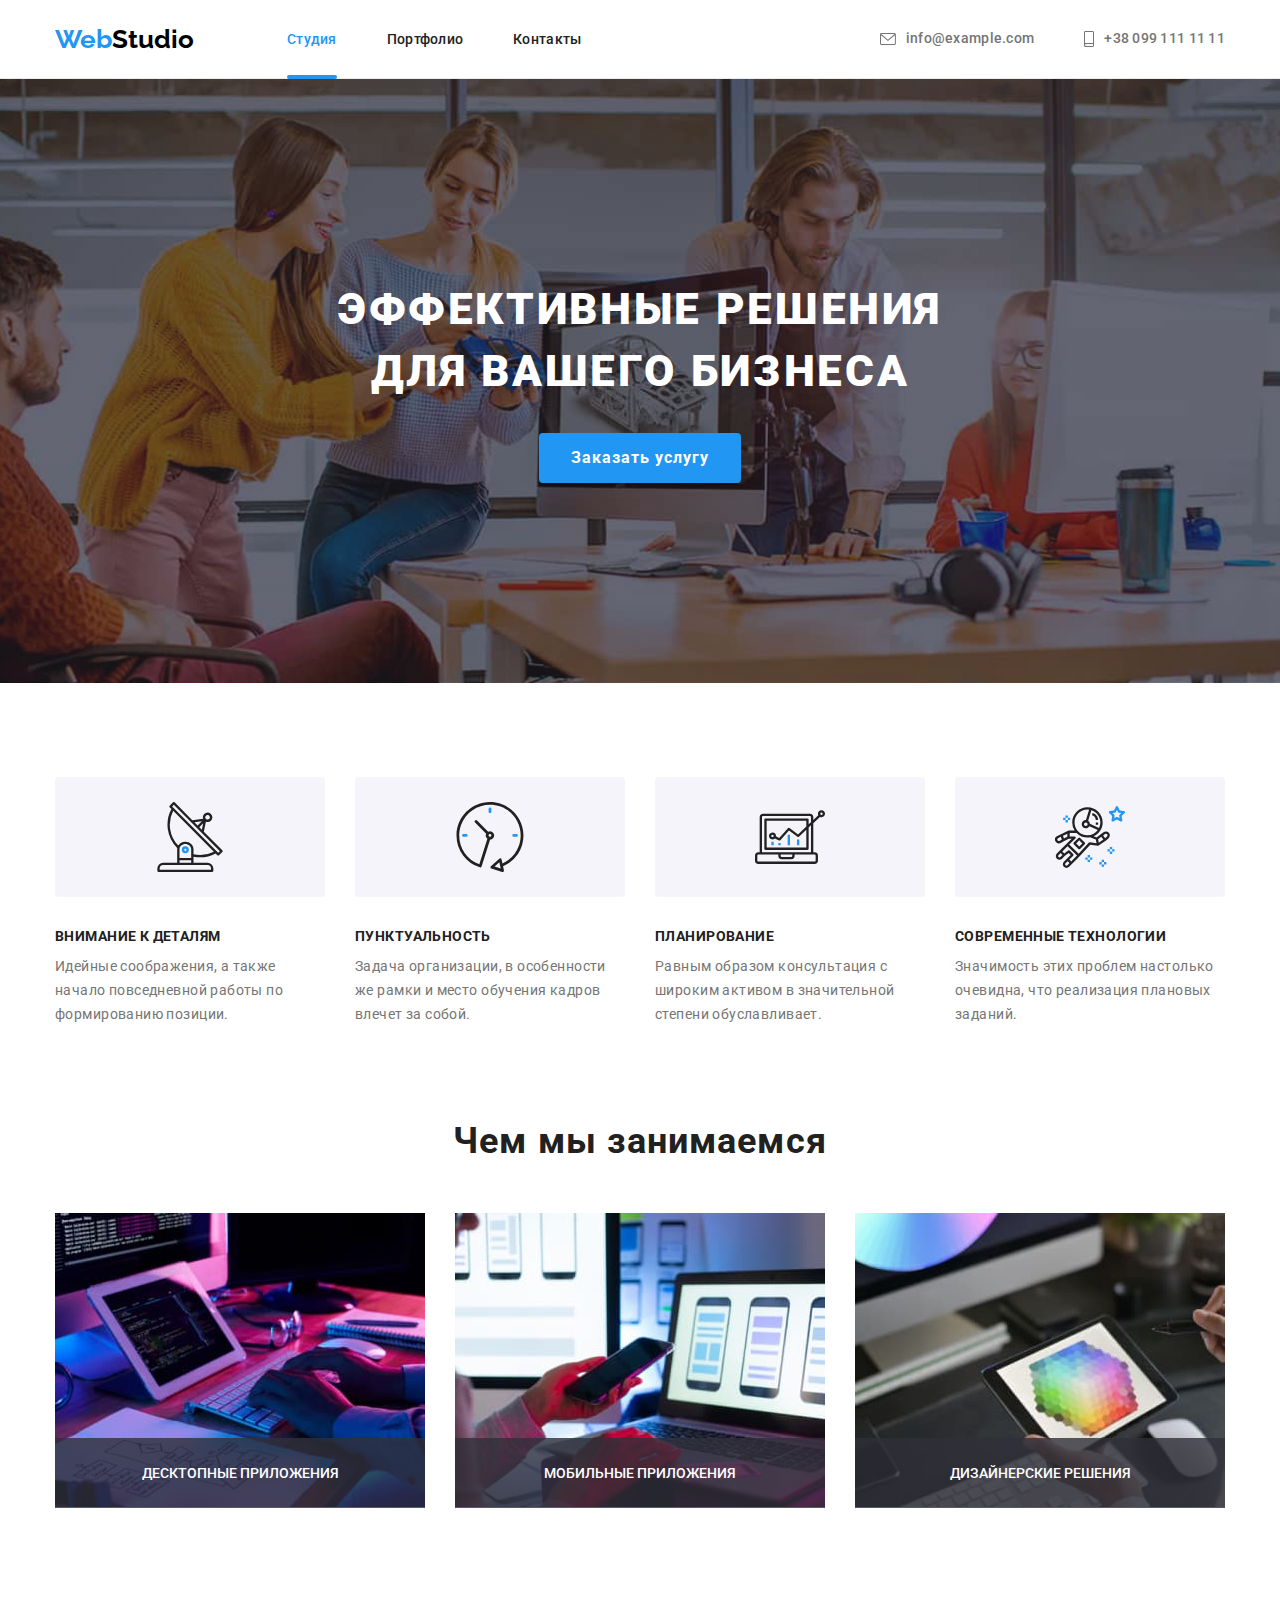
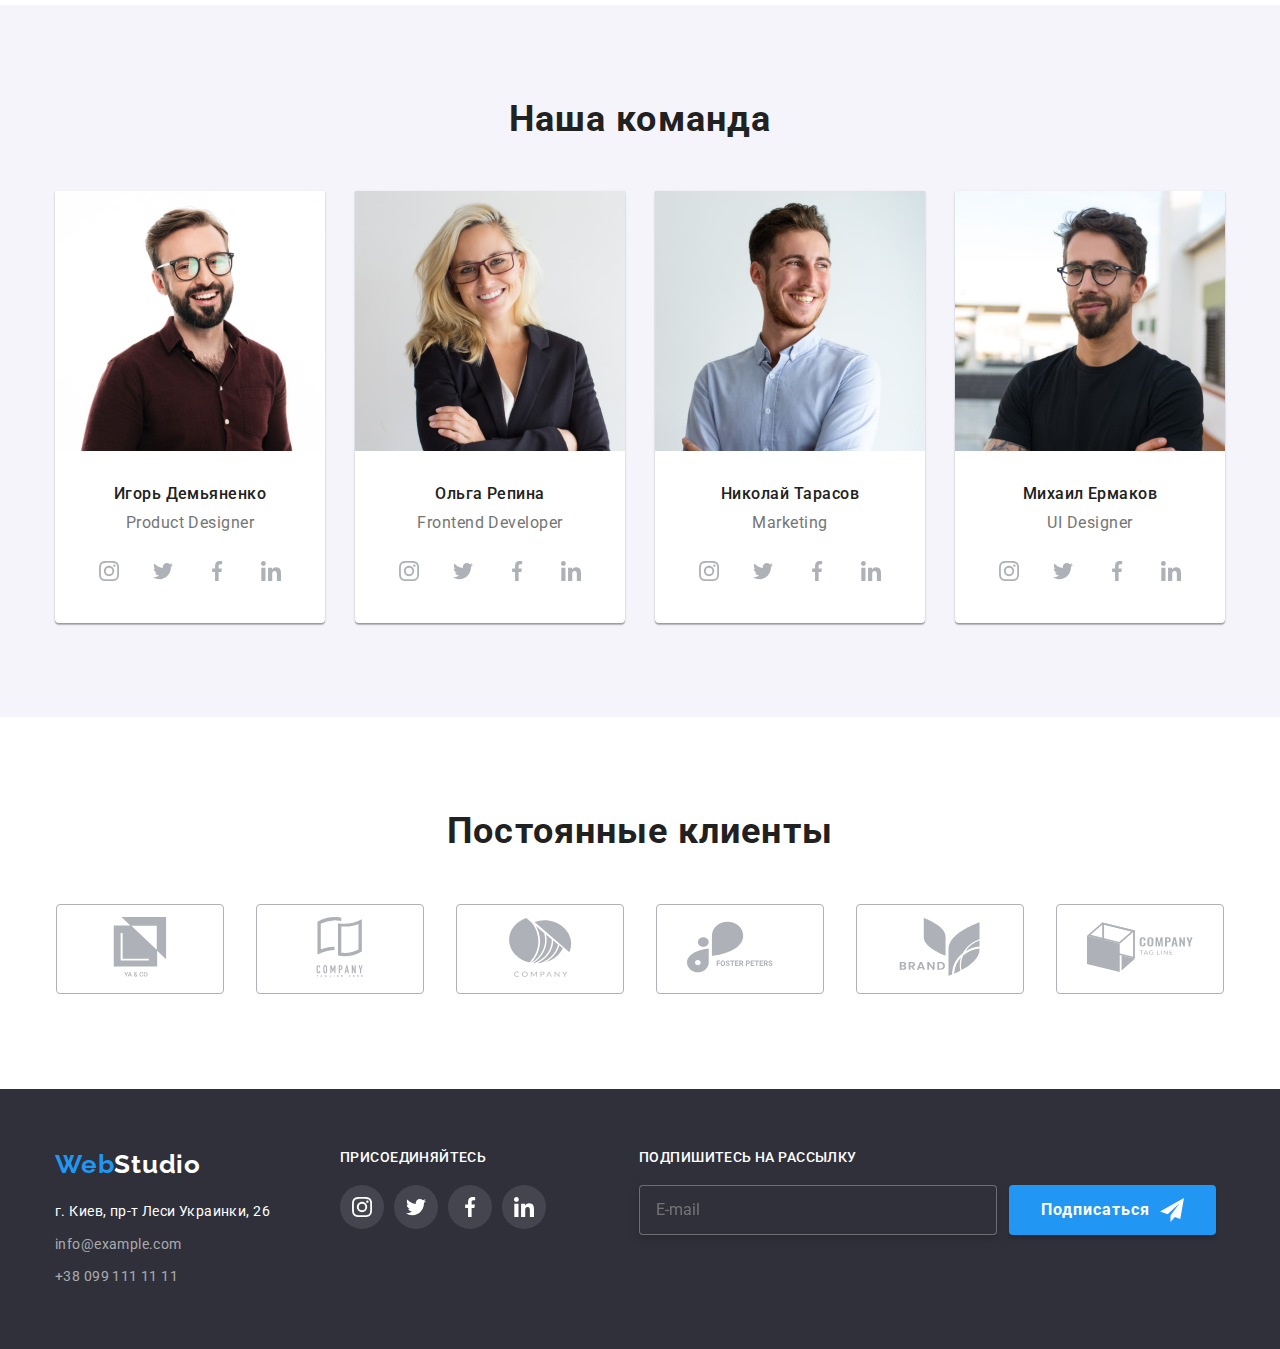
==== index.html @ fce189df "Перезалив файлов" ====
<!DOCTYPE html>
<html lang="ru">

<head>
    <meta charset="UTF-8">
    <meta http-equiv="X-UA-Compatible" content="IE=edge">
    <meta name="viewport" content="width=device-width, initial-scale=1.0">
    <title>Студия</title>
    <link rel="preconnect" href="https://fonts.googleapis.com">
    <link rel="preconnect" href="https://fonts.gstatic.com" crossorigin>
    <link
        href="https://fonts.googleapis.com/css2?family=Raleway:wght@700&family=Roboto:wght@400;500;700;900&display=swap"
        rel="stylesheet">
    <link rel="stylesheet" href="./css/main.min.css">

</head>

<body>
    <header class="header">
        <div class="container header__section">
            <a href="./index.html" class="header-logo"> <span class="header-logo__blue">Web</span>Studio</a>
            <nav class="header-nav">
                <div class="header-nav__box">
                    <ul class="header-nav__list">
                        <li class="header-nav__item"><a class="header-nav__link header-nav__aktiv"
                                href="./index.html">Студия</a> </li>
                        <li class="header-nav__item"><a class="header-nav__link" href="./portfolio.html">Портфолио</a>
                        </li>
                        <li class="header-nav__item"><a class="header-nav__link" href="#">Контакты</a> </li>
                    </ul>
                </div>
            </nav>
            <div class="connection">
                <ul class="connection-list">
                    <li class="connection-list__item">
                        <a class=" connection-list__link" href="mailto:info@example.com">
                            <svg class="connection-list__icon-mail">
                                <use href="./images/sprite.svg#icon-mail">
                                </use>
                            </svg>
                            info@example.com
                        </a>
                    </li>
                    <li class="connection-list__item"><a class="connection-list__link" href="tel:380991111111">
                            <svg class="connection-list__icon-phone">
                                <use href="./images/sprite.svg#icon-smartphone">
                                </use>
                            </svg>
                            +38 099 111 11 11</a>
                    </li>
                </ul>
            </div>
        </div>
    </header>
    <main>
        <!-- Промо -->
        <section class="bonnet bonnet-section">
            <h1 class="bonnet__title">Эффективные решения <br> для вашего бизнеса</h1>
            <button data-modal-open type="button" value="Заказать услугу" class="bonnet__order">Заказать
                услугу</button>

            <div class="backdrop is-hidden" data-modal>
                <div class="modal"> <button data-modal-close type="button" value="exit" class="modal__button-exit"><svg
                            class="modal__icon-exit">
                            <use href="./images/sprite.svg#icon-exit">
                            </use>
                        </svg></button>
                    <h2 class="modal__title">Оставьте свои данные, мы вам перезвоним</h2>
                    <form action="#" autocomplete="on">
                        <div class="modal__fields">
                            <span class="modal__box">
                                <label class="modal__label" for="name">Имя</label>
                                <input class="modal__input" id="name" type="text" name="name" pattern="^[а-яА-Я]+$"
                                    title="Введите имя используя кириллицу." required>
                                <svg class="modal__people modal__icon">
                                    <use href="./images/sprite.svg#icon-people"></use>
                                </svg>
                            </span>
                        </div>
                        <div class="modal__fields">
                            <span class="modal__box">
                                <label class="modal__label" for="phone">Телефон</label>
                                <input class="modal__input" id="phone" type="tel" name="telephone"
                                    title="Используйте формат: +380yyxxxxxxx" required>
                                <svg class="modal__phone modal__icon">
                                    <use href="./images/sprite.svg#icon-phone"></use>
                                </svg>
                            </span>
                        </div>
                        <div class="modal__fields">
                            <span class="modal__box">
                                <label class="modal__label" for="mail">Почта</label>
                                <input class="modal__input" id="mail" type="email" name="mail"
                                    title="Используйте формат: webstudio@mail.com" required>
                                <svg class="modal__mail modal__icon">
                                    <use href="./images/sprite.svg#icon-mail"></use>
                                </svg>
                            </span>
                        </div>
                        <div class="modal__fields">
                            <label class="modal__label" for="comments">Комментарий</label>
                            <textarea class="modal__comments" name="comments" id="comments"
                                placeholder="Введите текст"></textarea>
                        </div>
                        <div class="modal__fields-rights">
                            <input class="headline-hidden modal__rights-checkbox" type="checkbox" id="modal-rights"
                                name="modal__fields-rights" required>
                            <label class="modal__rights modal__checkbox " for="modal-rights"> Соглашаюсь с рассылкой
                                и принимаю </label>
                            <a class=" modal__rights-link" href="#" target="_blank">Условия
                                договора</a>
                        </div>
                        <button class="modal__button" type="submit" value="Отправить">Отправить</button>
                    </form>
                </div>
            </div>
        </section>
        <!-- Наши достоинства -->
        <section class="section advantage">
            <div class="container">
                <h2 class="headline-hidden">Наши достоинства</h2>
                <ul class="advantage__list">
                    <li>
                        <div class="dignity">
                            <svg class="dignity__icon">
                                <use href="./images/sprite.svg#skills-antenna-1"></use>
                            </svg>
                        </div>
                        <h3 class="dignity__title">Внимание к деталям</h3>
                        <p class="dignity__text">Идейные соображения, а также начало повседневной работы по формированию
                            позиции.</p>
                    </li>
                    <li>
                        <div class="dignity">
                            <svg class="dignity__icon">
                                <use href="./images/sprite.svg#skills-clock-2"></use>
                            </svg>
                        </div>
                        <h3 class="dignity__title">Пунктуальность</h3>
                        <p class="dignity__text">Задача организации, в особенности же рамки и место обучения кадров
                            влечет за
                            собой.</p>
                    </li>
                    <li>
                        <div class="dignity">
                            <svg class="dignity__icon">
                                <use href="./images/sprite.svg#skills-diagram-3"></use>
                            </svg>
                        </div>
                        <h3 class="dignity__title">Планирование</h3>
                        <p class="dignity__text">Равным образом консультация с широким активом в значительной степени
                            обуславливает.</p>
                    </li>
                    <li>
                        <div class="dignity">
                            <svg class="dignity__icon">
                                <use href="./images/sprite.svg#skills-astronaut-4"></use>
                            </svg>
                        </div>
                        <h3 class="dignity__title">Современные технологии</h3>
                        <p class="dignity__text"> Значимость этих проблем настолько очевидна, что реализация плановых
                            заданий.</p>
                    </li>
                </ul>
            </div>
        </section>
        <!-- Чем мы занимаемся -->
        <section class="section">
            <div class="container">
                <h2 class="headline">Чем мы занимаемся</h2>
                <ul class="skills__list">
                    <li class="skills__item"><img src="./images/occupation1.jpg" alt="Написание кода" width="370"
                            height="294">
                        <span class="skills__text">Десктопные приложения</span>
                    </li>
                    <li class="skills__item"><img src="./images/occupation2.jpg" alt="Тестирование" width="370"
                            height="294"> <span class="skills__text">Мобильные
                            приложения</span>
                    </li>
                    <li class="skills__item"><img src="./images/occupation3.jpg" alt="Дизайн" width="370" height="294">
                        <span class="skills__text">Дизайнерские
                            решения</span>
                    </li>
                </ul>
            </div>
        </section>
        <!-- Наша команда -->
        <section class="section section-team ">
            <div class="container">
                <h2 class="headline">Наша команда</h2>
                <ul class="team">
                    <li class="team__item"><img src="./images/team1.jpg" alt="Фото члена команды Игоря Демьяненко"
                            width="270" height="260">
                        <div class="team__box">
                            <h3 class="team__title">Игорь Демьяненко</h3>
                            <p class="team__text">Product Designer</p>
                        </div>
                        <!-- Соц сети -->
                        <ul class="team-list">
                            <li class="team-list__item-icon"><a class="team-list__link-icon"
                                    href="https://www.instagram.com/" target="_blank"><svg class="team-list__our-icon">
                                        <use href="./images/sprite.svg#icon-social-instagram-1">
                                        </use>
                                    </svg></a></li>
                            <li class="team-list__item-icon"><a class="team-list__link-icon"
                                    href="https://twitter.com/?lang=ru" target="_blank"><svg
                                        class="team-list__our-icon">
                                        <use href="./images/sprite.svg#icon-social-twitter-2">
                                        </use>
                                    </svg></a>
                            </li>
                            <li class="team-list__item-icon"><a class="team-list__link-icon"
                                    href="https://uk-ua.facebook.com/" target="_blank"><svg class="team-list__our-icon">
                                        <use href="./images/sprite.svg#icon-social-facebook-3">
                                        </use>
                                    </svg></a>
                            </li>
                            <li class="team-list__item-icon"><a class="team-list__link-icon"
                                    href="https://www.linkedin.com/" target="_blank"><svg class="team-list__our-icon">
                                        <use href="./images/sprite.svg#icon-social-linkedin-4">
                                        </use>
                                    </svg></a></li>
                        </ul>
                    </li>
                    <li class="team__item"><img src="./images/team2.jpg" alt="Фото члена команды Ольги Репина"
                            width="270" height="260">
                        <div class="team__box">
                            <h3 class="team__title">Ольга Репина</h3>
                            <p class="team__text">Frontend Developer</p>
                        </div>
                        <!-- Соц сети -->
                        <ul class="team-list">
                            <li class="team-list__item-icon"><a class="team-list__link-icon"
                                    href="https://www.instagram.com/" target="_blank"><svg class="team-list__our-icon">
                                        <use href="./images/sprite.svg#icon-social-instagram-1">
                                        </use>
                                    </svg></a></li>
                            <li class="team-list__item-icon"><a class="team-list__link-icon"
                                    href="https://twitter.com/?lang=ru" target="_blank"><svg
                                        class="team-list__our-icon">
                                        <use href="./images/sprite.svg#icon-social-twitter-2">
                                        </use>
                                    </svg></a>
                            </li>
                            <li class="team-list__item-icon"><a class="team-list__link-icon"
                                    href="https://uk-ua.facebook.com/" target="_blank"><svg class="team-list__our-icon">
                                        <use href="./images/sprite.svg#icon-social-facebook-3">
                                        </use>
                                    </svg></a>
                            </li>
                            <li class="team-list__item-icon"><a class="team-list__link-icon"
                                    href="https://www.linkedin.com/" target="_blank"><svg class="team-list__our-icon">
                                        <use href="./images/sprite.svg#icon-social-linkedin-4">
                                        </use>
                                    </svg></a></li>
                        </ul>
                    </li>
                    <li class="team__item"><img src="./images/team3.jpg" alt="Фото члена команды Николая Тарасова"
                            width="270" height="260">
                        <div class="team__box">
                            <h3 class="team__title">Николай Тарасов</h3>
                            <p class="team__text">Marketing</p>
                        </div>
                        <!-- Соц сети -->
                        <ul class="team-list">
                            <li class="team-list__item-icon"><a class="team-list__link-icon"
                                    href="https://www.instagram.com/" target="_blank"><svg class="team-list__our-icon">
                                        <use href="./images/sprite.svg#icon-social-instagram-1">
                                        </use>
                                    </svg></a></li>
                            <li class="team-list__item-icon"><a class="team-list__link-icon"
                                    href="https://twitter.com/?lang=ru" target="_blank"><svg
                                        class="team-list__our-icon">
                                        <use href="./images/sprite.svg#icon-social-twitter-2">
                                        </use>
                                    </svg></a>
                            </li>
                            <li class="team-list__item-icon"><a class="team-list__link-icon"
                                    href="https://uk-ua.facebook.com/" target="_blank"><svg class="team-list__our-icon">
                                        <use href="./images/sprite.svg#icon-social-facebook-3">
                                        </use>
                                    </svg></a>
                            </li>
                            <li class="team-list__item-icon"><a class="team-list__link-icon"
                                    href="https://www.linkedin.com/" target="_blank"><svg class="team-list__our-icon">
                                        <use href="./images/sprite.svg#icon-social-linkedin-4">
                                        </use>
                                    </svg></a></li>
                        </ul>
                    </li>
                    <li class="team__item"><img src="./images/team4.jpg" alt="Фото члена команды Михаила Ермакова"
                            width="270" height="260">
                        <div class="team__box">
                            <h3 class="team__title">Михаил Ермаков</h3>
                            <p class="team__text">UI Designer</p>
                        </div>
                        <!-- Соц сети -->
                        <ul class="team-list">
                            <li class="team-list__item-icon"><a class="team-list__link-icon"
                                    href="https://www.instagram.com/" target="_blank"><svg class="team-list__our-icon">
                                        <use href="./images/sprite.svg#icon-social-instagram-1">
                                        </use>
                                    </svg></a></li>
                            <li class="team-list__item-icon"><a class="team-list__link-icon"
                                    href="https://twitter.com/?lang=ru" target="_blank"><svg
                                        class="team-list__our-icon">
                                        <use href="./images/sprite.svg#icon-social-twitter-2">
                                        </use>
                                    </svg></a>
                            </li>
                            <li class="team-list__item-icon"><a class="team-list__link-icon"
                                    href="https://uk-ua.facebook.com/" target="_blank"><svg class="team-list__our-icon">
                                        <use href="./images/sprite.svg#icon-social-facebook-3">
                                        </use>
                                    </svg></a>
                            </li>
                            <li class="team-list__item-icon"><a class="team-list__link-icon"
                                    href="https://www.linkedin.com/" target="_blank"><svg class="team-list__our-icon">
                                        <use href="./images/sprite.svg#icon-social-linkedin-4">
                                        </use>
                                    </svg></a></li>
                        </ul>
                    </li>
                </ul>
            </div>
        </section>
        <!-- Секция постоянные клиенты -->
        <section class="section">
            <div class="container">
                <h2 class="headline">Постоянные клиенты</h2>
                <ul class="clients">
                    <li class="clients__list"><a class="clients__link"
                            href="https://www.facebook.com/pages/category/Jewelry-Watches/YA-CO-2191136500969012/"
                            target="_blank"><svg class="clients__list-icon">
                                <use href="./images/sprite.svg#icon-company-1">
                                </use>
                            </svg></a></li>
                    <li class="clients__list"><a class="clients__link"
                            href="https://www.ameliaostroff.com/2017/12/21/tagline-meaning/" target="_blank"><svg
                                class="clients__list-icon">
                                <use href="./images/sprite.svg#icon-company-2">
                                </use>
                            </svg></a></li>
                    <li class="clients__list"><a class="clients__link"
                            href="https://www.top10bestwebsitehosting.com/websitebuilders-comparison?utm_source=google&kw=make%20a%20website&c=543633485436&t=search&p=&m=b&adpos=&dev=c&devmod=&mobval=0&network=g&campaignid=82220988&adgroupid=129667901271&targetid=kwd-10056110&interest=&physical=21117&feedid=&a=2806&ts=hi&topic=&test=&clicktype=&gclid=CjwKCAjw6dmSBhBkEiwA_W-EoAUoOsq2EZinNub5Bh7R9po_Swr6EyotB0H0GH_m3bcUTug84AwL4hoCsmEQAvD_BwE"
                            target="_blank"><svg class="clients__list-icon">
                                <use href="./images/sprite.svg#icon-company-3">
                                </use>
                            </svg></a></li>
                    <li class="clients__list"><a class="clients__link"
                            href="https://www.linkedin.com/in/foster-peters-b9468b56/" target="_blank"><svg
                                class="clients__list-icon">
                                <use href="./images/sprite.svg#icon-company-4">
                                </use>
                            </svg></a></li>
                    <li class="clients__list"><a class="clients__link" href="https://kasta.ua/brand/Brand/"
                            target="_blank"><svg class="clients__list-icon">
                                <use href="./images/sprite.svg#icon-company-5">
                                </use>
                            </svg></a></li>
                    <li class="clients__list"><a class="clients__link"
                            href="https://www.adobe.com/express/learn/blog/30-companies-with-famous-brand-slogans-taglines#:~:text=What%20is%20a%20tagline%3F,company's%20greater%20purpose%20and%20mission."
                            target="_blank"><svg class="clients__list-icon ">
                                <use href="./images/sprite.svg#icon-company-6">
                                </use>
                            </svg></a></li>
                </ul>
            </div>

        </section>
    </main>
    <footer class="footer">
        <div class="container">
            <div class="footer__section">

                <div>
                    <a href="./index.html" class="footer__logo"> <span class="footer__logo-blue">Web</span>Studio</a>
                    <address>
                        <ul class="footer-list">
                            <li class="footer-list__item"><a class="location-address"
                                    href="https://goo.gl/maps/Peq7kszGaphrtGPM8">г.
                                    Киев,
                                    пр-т Леси
                                    Украинки, 26</a></li>
                            <li class="footer-list__item"><a class="footer-list__connection"
                                    href="mailto:info@example.com">info@example.com</a>
                            </li>
                            <li class="footer-list__item"><a class="footer-list__connection" href="tel:380991111111">+38
                                    099
                                    111 11
                                    11</a>
                            </li>
                        </ul>

                    </address>
                </div>
                <div class="footer-social">
                    <h2 class="title-join">ПРИСОЕДИНЯЙТЕСЬ</h2>
                    <!-- Соц сети -->
                    <ul class="footer-social__media">
                        <li class="footer-social__list"><a class="footer-social__link" href="https://www.instagram.com/"
                                target="_blank"><svg class="footer-social__icon">
                                    <use href="./images/sprite.svg#icon-social-instagram-1">
                                    </use>
                                </svg></a></li>
                        <li class="footer-social__list"><a class="footer-social__link"
                                href="https://twitter.com/?lang=ru" target="_blank"><svg class="footer-social__icon">
                                    <use href="./images/sprite.svg#icon-social-twitter-2">
                                    </use>
                                </svg></a>
                        </li>
                        <li class="footer-social__list"><a class="footer-social__link"
                                href="https://uk-ua.facebook.com/" target="_blank"><svg class="footer-social__icon">
                                    <use href="./images/sprite.svg#icon-social-facebook-3">
                                    </use>
                                </svg></a>
                        </li>
                        <li class="footer-social__list"><a class="footer-social__link" href="https://www.linkedin.com/"
                                target="_blank"><svg class="footer-social__icon">
                                    <use href="./images/sprite.svg#icon-social-linkedin-4">
                                    </use>
                                </svg></a></li>
                    </ul>
                </div>
                <div class="footer__subscribe">
                    <h2 class="title-join">ПОДПИШИТЕСЬ НА РАССЫЛКУ</h2>
                    <form class=" footer-form" name="footer-form" action="#" autocomplete="on" novalidate>
                        <input class="footer-form__input" id="newsletter" type="email" placeholder="E-mail">
                        <button type="submit" value="Подписаться" class="bonnet__order footer-form__button">Подписаться
                            <svg class="footer-form__icon-airplane">
                                <use href="./images/sprite.svg#icon-airplane">
                                </use>
                            </svg></button>
                    </form>
                </div>
            </div>
        </div>
    </footer>
    <script src="./js/modal.js"></script>
</body>

</html>
---- css/main.min.css ----
.backdrop,.advantage__list,.skills__list,.team,.team-list,.clients,.clients__list{display:-webkit-box;display:-ms-flexbox;display:flex}.dignity,.team-list__item-icon,.team-list__link-icon{display:-webkit-box;display:-ms-flexbox;display:flex;-webkit-box-pack:center;-ms-flex-pack:center;justify-content:center;-webkit-box-align:center;-ms-flex-align:center;align-items:center}.headline-hidden{position:absolute;width:1px;height:1px;margin:-1px;border:0;padding:0;white-space:nowrap;-webkit-clip-path:inset(100%);clip-path:inset(100%);clip:rect(0 0 0 0);overflow:hidden}/*! modern-normalize v1.1.0 | MIT License | https://github.com/sindresorhus/modern-normalize */*,::after,::before{-webkit-box-sizing:border-box;box-sizing:border-box}html{-moz-tab-size:4;-o-tab-size:4;tab-size:4}html{line-height:1.15;-webkit-text-size-adjust:100%}body{margin:0}body{font-family:system-ui, -apple-system, 'Segoe UI', Roboto, Helvetica, Arial, sans-serif, 'Apple Color Emoji', 'Segoe UI Emoji'}hr{height:0;color:inherit}abbr[title]{-webkit-text-decoration:underline dotted;text-decoration:underline dotted}b,strong{font-weight:bolder}code,kbd,pre,samp{font-family:ui-monospace, SFMono-Regular, Consolas, 'Liberation Mono', Menlo, monospace;font-size:1em}small{font-size:80%}sub,sup{font-size:75%;line-height:0;position:relative;vertical-align:baseline}sub{bottom:-.25em}sup{top:-.5em}table{text-indent:0;border-color:inherit}button,input,optgroup,select,textarea{font-family:inherit;font-size:100%;line-height:1.15;margin:0}button,select{text-transform:none}[type=button],[type=reset],[type=submit],button{-webkit-appearance:button}::-moz-focus-inner{border-style:none;padding:0}:-moz-focusring{outline:1px dotted ButtonText}:-moz-ui-invalid{box-shadow:none}legend{padding:0}progress{vertical-align:baseline}::-webkit-inner-spin-button,::-webkit-outer-spin-button{height:auto}[type=search]{-webkit-appearance:textfield;outline-offset:-2px}::-webkit-search-decoration{-webkit-appearance:none}::-webkit-file-upload-button{-webkit-appearance:button;font:inherit}summary{display:list-item}html{-webkit-box-sizing:border-box;box-sizing:border-box}ul,ol{margin:0;padding:0;list-style:none}input,button,textarea,select{font:inherit;border:none}h1,h2,h3,h4,h5,h6,p{margin:0;padding:0}body{margin:0;font-family:"Roboto",sans-serif;color:#757575;text-decoration:none}.container{width:1200px;padding-left:15px;padding-right:15px;margin-left:auto;margin-right:auto}.section{padding-top:94px;padding-bottom:94px}.headline{font-weight:700;font-size:2.25rem;line-height:1.16;margin-bottom:50px;text-align:center;letter-spacing:0.03em;color:#212121}.header{border-bottom:1px solid #ececec}.header-logo,.header-logo:focus{margin-right:93px;font-family:"Raleway",sans-serif;font-weight:700;font-size:26px;line-height:1.19;color:#000000;text-decoration:none}.header-logo__blue{color:#2196f3}.header-nav{margin-bottom:30px;margin-top:30px}.header__section{display:-webkit-box;display:-ms-flexbox;display:flex;-webkit-box-align:center;-ms-flex-align:center;align-items:center}.header-nav__list{display:-webkit-box;display:-ms-flexbox;display:flex}.header-nav__link{position:relative;padding-top:30px;padding-bottom:30px;font-weight:500;font-size:14px;line-height:1.3;letter-spacing:0.02em;text-decoration:none;color:#212121;-webkit-transition-property:color;transition-property:color;-webkit-transition-duration:250ms;transition-duration:250ms}.header-nav__link:hover,.header-nav__link:focus{-webkit-transition-timing-function:cubic-bezier(0.4, 0, 0.2, 1);transition-timing-function:cubic-bezier(0.4, 0, 0.2, 1);color:#2196f3}.header-nav__item{margin-right:50px}.header-nav__item:last-child{margin-right:0}.header-nav__aktiv{color:#2196f3}.header-nav__aktiv::after{position:absolute;content:'';bottom:-2px;left:0;width:100%;height:4px;background:#2196f3;border-radius:2px}.connection{display:-webkit-box;display:-ms-flexbox;display:flex;margin-left:auto}.connection-list{display:-webkit-box;display:-ms-flexbox;display:flex}.connection-list__link{display:-webkit-box;display:-ms-flexbox;display:flex;-webkit-box-pack:center;-ms-flex-pack:center;justify-content:center;-webkit-box-align:center;-ms-flex-align:center;align-items:center;padding-top:20px;padding-bottom:20px;display:flex;font-weight:500;font-size:14px;line-height:1.14;letter-spacing:0.02em;text-decoration:none;color:#757575;-webkit-transition-property:color;transition-property:color;-webkit-transition-duration:250ms;transition-duration:250ms}.connection-list__link:hover,.connection-list__link:focus{-webkit-transition-timing-function:cubic-bezier(0.4, 0, 0.2, 1);transition-timing-function:cubic-bezier(0.4, 0, 0.2, 1);color:#2196f3}.connection-list__icon-mail{fill:currentColor;margin-right:10px;width:16px;height:12px}.connection-list__icon-phone{fill:currentColor;margin-right:10px;width:10px;height:16px}.connection-list__item{margin-right:50px}.connection-list__item:last-child{margin-right:0}.backdrop{-webkit-box-align:center;-ms-flex-align:center;align-items:center;-webkit-box-pack:center;-ms-flex-pack:center;justify-content:center;z-index:10;position:fixed;top:0;left:0;width:100%;height:100%;background:rgba(0,0,0,0.2);-webkit-transition-duration:250ms;transition-duration:250ms;-webkit-transition-property:all;transition-property:all}.modal{position:relative;min-height:581px;min-width:528px;background-color:white}.backdrop.is-hidden{opacity:0;pointer-events:none}.modal__button-exit{border:none;color:black;background-color:transparent;-webkit-transition-duration:250ms;transition-duration:250ms;-webkit-transition-property:color;transition-property:color;cursor:pointer}.modal__button-exit:hover,.modal__button-exit:focus{-webkit-transition-timing-function:cubic-bezier(0.4, 0, 0.2, 1);transition-timing-function:cubic-bezier(0.4, 0, 0.2, 1);color:#2196f3}.modal__icon-exit{position:absolute;top:0.5rem;right:0.5rem;padding:5px;width:1.875rem;height:1.875rem;fill:currentColor;border:1px solid rgba(0,0,0,0.1);border-radius:50%}.modal__title{padding:20px 40px 0 40px;font-family:"Roboto",sans-serif;font-style:normal;font-weight:700;font-size:1.25rem;line-height:1.4375rem;text-align:center;letter-spacing:0.03em;color:#212121}.modal__fields{margin:10px 40px 0 40px;position:relative}.modal__label{padding-bottom:0.25rem;display:block;text-align:left;font-family:"Roboto",sans-serif;font-style:normal;font-weight:400;font-size:0.75rem;line-height:0.875rem;letter-spacing:0.01em;color:#757575}.modal__input{display:block;color:#212121;border:1px solid rgba(33,33,33,0.2);-webkit-box-sizing:border-box;box-sizing:border-box;border-radius:4px;padding-left:42px;width:100%;height:40px;outline:none;transition-property:border, -webkit-box-shadow;-webkit-transition-property:border, -webkit-box-shadow;transition-property:box-shadow, border;transition-property:box-shadow, border, -webkit-box-shadow;-webkit-transition-duration:250ms;transition-duration:250ms}.modal__input:focus{-webkit-box-shadow:0px 1px 3px rgba(0,0,0,0.12),0px 1px 1px rgba(0,0,0,0.14),0px 2px 1px rgba(0,0,0,0.2);box-shadow:0px 1px 3px rgba(0,0,0,0.12),0px 1px 1px rgba(0,0,0,0.14),0px 2px 1px rgba(0,0,0,0.2);border:1px solid #2196f3;border-radius:4px}.modal__comments{padding:0.75rem 1rem;width:100%;min-height:120px;resize:none;outline:none;border:1px solid rgba(33,33,33,0.2);-webkit-box-sizing:border-box;box-sizing:border-box;border-radius:4px;-webkit-transition-property:border;transition-property:border;-webkit-transition-duration:250ms;transition-duration:250ms}.modal__comments:focus{-webkit-box-shadow:0px 1px 3px rgba(0,0,0,0.12),0px 1px 1px rgba(0,0,0,0.14),0px 2px 1px rgba(0,0,0,0.2);box-shadow:0px 1px 3px rgba(0,0,0,0.12),0px 1px 1px rgba(0,0,0,0.14),0px 2px 1px rgba(0,0,0,0.2);border:1px solid #2196f3;border-radius:4px}.modal__comments::-webkit-input-placeholder{font-family:"Roboto",sans-serif;font-style:normal;font-weight:400;font-size:0.875rem;line-height:1rem;letter-spacing:0.01em;color:rgba(117,117,117,0.5)}.modal__comments:-ms-input-placeholder{font-family:"Roboto",sans-serif;font-style:normal;font-weight:400;font-size:0.875rem;line-height:1rem;letter-spacing:0.01em;color:rgba(117,117,117,0.5)}.modal__comments::-ms-input-placeholder{font-family:"Roboto",sans-serif;font-style:normal;font-weight:400;font-size:0.875rem;line-height:1rem;letter-spacing:0.01em;color:rgba(117,117,117,0.5)}.modal__comments::placeholder{font-family:"Roboto",sans-serif;font-style:normal;font-weight:400;font-size:0.875rem;line-height:1rem;letter-spacing:0.01em;color:rgba(117,117,117,0.5)}.modal__fields-rights{position:relative;margin:1.25rem 2.5rem 0 4.75rem}.modal__rights{font-family:"Roboto",sans-serif;font-style:normal;font-weight:400;font-size:0.875rem;line-height:1.5rem;letter-spacing:0.03em;color:#757575}.modal__rights-link{font-family:"Roboto",sans-serif;font-style:normal;font-weight:400;font-size:0.875rem;line-height:0.9rem;letter-spacing:0.03em;color:#2196f3}.modal__button{margin-top:30px;margin-bottom:40px;width:200px;height:50px;color:#fff;background:#2196f3;-webkit-box-shadow:0px 4px 4px rgba(0,0,0,0.15);box-shadow:0px 4px 4px rgba(0,0,0,0.15);border-radius:4px;-webkit-transition-property:background;transition-property:background;-webkit-transition-duration:250ms;transition-duration:250ms;cursor:pointer}.modal__button:hover{-webkit-transition-timing-function:cubic-bezier(0.4, 0, 0.2, 1);transition-timing-function:cubic-bezier(0.4, 0, 0.2, 1);background:#188CE8}.modal__box{color:#188CE8}.modal__people{position:absolute;top:2rem;left:1rem;width:12px;height:12px;-webkit-transition-property:fill;transition-property:fill;-webkit-transition-duration:250ms;transition-duration:250ms}.modal__input:focus+.modal__people{-webkit-transition-timing-function:cubic-bezier(0.4, 0, 0.2, 1);transition-timing-function:cubic-bezier(0.4, 0, 0.2, 1);fill:currentColor}.modal__phone{position:absolute;top:2rem;left:1rem;width:13px;height:13px;-webkit-transition-property:fill;transition-property:fill;-webkit-transition-duration:250ms;transition-duration:250ms}.modal__input:focus+.modal__phone{-webkit-transition-timing-function:cubic-bezier(0.4, 0, 0.2, 1);transition-timing-function:cubic-bezier(0.4, 0, 0.2, 1);fill:currentColor}.modal__mail{position:absolute;top:2rem;left:1rem;width:15px;height:12px;-webkit-transition-property:fill;transition-property:fill;-webkit-transition-duration:250ms;transition-duration:250ms}.modal__input:focus+.modal__mail{-webkit-transition-timing-function:cubic-bezier(0.4, 0, 0.2, 1);transition-timing-function:cubic-bezier(0.4, 0, 0.2, 1);fill:currentColor}.modal__checkbox::before{content:"";position:absolute;top:0.2rem;left:-1rem;display:block;width:1rem;height:1rem;border:solid 2px #212121;border-radius:2px}.modal__checkbox::after{content:"";position:absolute;top:0.2rem;left:-1rem;display:block;width:1rem;height:1rem;border-radius:2px;background:#2196f3;background-position:center;background-repeat:no-repeat;background-image:url("data:image/svg+xml,%3csvg width='13' height='10' viewBox='0 0 13 10' fill='none' xmlns='http://www.w3.org/2000/svg'%3e%3cpath d='M1.95703 4.75166L1.88825 4.68604L1.81923 4.75141L0.93123 5.59258L0.854858 5.66492L0.930974 5.73753L4.42671 9.07236L4.49574 9.1382L4.56476 9.07236L12.069 1.91352L12.1449 1.84116L12.069 1.76881L11.1873 0.927644L11.1183 0.861826L11.0493 0.927611L4.49577 7.17353L1.95703 4.75166Z' fill='white' stroke='white' stroke-width='0.2'/%3e%3c/svg%3e");opacity:0;-webkit-transition-property:opacity;transition-property:opacity;-webkit-transition-duration:250ms;transition-duration:250ms}.modal__rights-checkbox:checked+.modal__checkbox::after{opacity:1}.bonnet{background-image:-webkit-gradient(linear, left top, right top, from(rgba(47,48,58,0.4)), to(rgba(47,48,58,0.4))),url(../images/people.jpg);background-image:linear-gradient(to right, rgba(47,48,58,0.4), rgba(47,48,58,0.4)),url(../images/people.jpg);background-color:rgba(47,48,58,0.4);background-position:center;background-size:cover;background-repeat:no-repeat}.bonnet-section{background-color:#2f303a;padding-top:200px;padding-bottom:200px;text-align:center}.bonnet__title{margin-bottom:30px;font-weight:900;font-size:44px;line-height:1.4;text-align:center;letter-spacing:0.06em;text-transform:uppercase;color:#fff}.bonnet__order{padding:10px 32px;font-weight:700;font-size:1rem;line-height:1.9;letter-spacing:0.06em;color:#fff;background:#2196f3;border-radius:4px;outline:none;-webkit-box-shadow:0px 4px 4px rgba(0,0,0,0.15);box-shadow:0px 4px 4px rgba(0,0,0,0.15);-webkit-transition-property:background;transition-property:background;-webkit-transition-duration:250ms;transition-duration:250ms;cursor:pointer}.bonnet__order:focus{-webkit-transition-timing-function:cubic-bezier(0.4, 0, 0.2, 1);transition-timing-function:cubic-bezier(0.4, 0, 0.2, 1);background:#188CE8}.advantage{padding-bottom:0}.advantage__list>li{margin-right:30px}.advantage__list>li:last-child{margin-right:0}.dignity{width:270px;height:120px;margin-bottom:30px;border-radius:4px;background-color:#F5F4FA}.dignity__icon{width:70px;height:70px}.dignity__title{padding-bottom:10px;font-weight:700;font-size:0.875rem;line-height:1.14rem;letter-spacing:0.03em;text-transform:uppercase;color:#212121}.dignity__text{width:270px;font-weight:400;font-size:14px;line-height:1.71;letter-spacing:0.03em}.skills__list{-webkit-box-pack:justify;-ms-flex-pack:justify;justify-content:space-between}.skills__item{position:relative;z-index:1}.skills__text{position:absolute;bottom:3px;left:0;padding:27px 82px;font-family:"Roboto",sans-serif;font-weight:500;font-size:0.875rem;line-height:1rem;text-align:center;text-transform:uppercase;color:#fff;background:rgba(47,48,58,0.8);width:100%}.section-team{padding-top:94px;background-color:#f5f4fa}.team{-webkit-box-pack:justify;-ms-flex-pack:justify;justify-content:space-between}.team__item{width:270px;background-color:#fff;text-align:center;-webkit-box-shadow:0px 1px 3px rgba(0,0,0,0.12),0px 1px 1px rgba(0,0,0,0.14),0px 2px 1px rgba(0,0,0,0.2);box-shadow:0px 1px 3px rgba(0,0,0,0.12),0px 1px 1px rgba(0,0,0,0.14),0px 2px 1px rgba(0,0,0,0.2);border-radius:0px 0px 4px 4px}.team__box{padding-top:30px}.team__title{font-weight:500;font-size:1rem;padding-bottom:10px;line-height:1.18rem;letter-spacing:0.03em;color:#212121}.team__text{font-weight:400;font-size:1rem;line-height:1.18rem;letter-spacing:0.03em}.team-list{-webkit-box-align:center;-ms-flex-align:center;align-items:center;-webkit-box-pack:center;-ms-flex-pack:center;justify-content:center;color:#fff;padding:1rem 32px 30px 32px}.team-list__link-icon{border-radius:50%;width:44px;height:44px;color:#AFB1B8;-webkit-transition-property:background-color, border-radius;transition-property:background-color, border-radius;-webkit-transition-duration:250ms;transition-duration:250ms}.team-list__link-icon:hover,.team-list__link-icon:focus{-webkit-transition-timing-function:cubic-bezier(0.4, 0, 0.2, 1);transition-timing-function:cubic-bezier(0.4, 0, 0.2, 1);-webkit-transition-property:background-color;transition-property:background-color;color:#fff;background-color:#2196f3}.team-list__item-icon+.team-list__item-icon{margin-left:10px}.team-list__our-icon{width:20px;height:20px;fill:currentColor}.clients__list{-webkit-box-align:center;-ms-flex-align:center;align-items:center;-webkit-box-pack:center;-ms-flex-pack:center;justify-content:center;width:170px;height:92px}.clients__list+.clients__list{margin-left:30px}.clients__link{border:1px solid #AFB1B8;-webkit-box-sizing:border-box;box-sizing:border-box;border-radius:4px;border-color:#AFB1B8;cursor:pointer;padding:12px 30px;color:#afb1b8;-webkit-transition-duration:250ms;transition-duration:250ms;-webkit-transition-property:color, border-color;transition-property:color, border-color}.clients__link:hover,.clients__link:focus{-webkit-transition-timing-function:cubic-bezier(0.4, 0, 0.2, 1);transition-timing-function:cubic-bezier(0.4, 0, 0.2, 1);color:#2196f3;border-color:#2196f3}.clients__list-icon{fill:currentColor;width:106px;height:60px}.footer{padding-top:60px;padding-bottom:60px;background-color:#2f303a}.footer__section{display:-webkit-box;display:-ms-flexbox;display:flex}.footer__logo,.footer__logo:focus{font-family:"Raleway",sans-serif;font-weight:700;font-size:26px;line-height:1.19;letter-spacing:0.03em;color:#fff;text-decoration:none}.footer__logo-blue{color:#2196f3}.footer-list{margin-top:20px}.footer-list__item{padding-bottom:9px}.footer-list__item:last-child{padding-bottom:0}.location-address,.location-address:focus{font-style:normal;font-weight:400;font-size:14px;line-height:1.71;letter-spacing:0.03em;color:#fff;text-decoration:none}.footer-list__connection,.footer-list__connection:focus{font-style:normal;text-decoration:none;font-weight:400;font-size:14px;line-height:1.7;letter-spacing:0.03em;color:rgba(255,255,255,0.6)}.footer-list__connection:last-child{margin-bottom:0}.title-join{margin-bottom:20px;font-family:"Roboto",sans-serif;font-weight:500;font-size:14px;line-height:16px;letter-spacing:0.03em;color:#fff}.footer-social{margin-left:70px}.footer-social__media{display:-webkit-box;display:-ms-flexbox;display:flex}.footer-social__link{-webkit-box-pack:center;-ms-flex-pack:center;justify-content:center;-webkit-box-align:center;-ms-flex-align:center;align-items:center;display:-webkit-box;display:-ms-flexbox;display:flex;width:44px;height:44px;background-color:rgba(255,255,255,0.1);border-radius:50%;cursor:pointer;-webkit-transition-property:background-color;transition-property:background-color;-webkit-transition-duration:250ms;transition-duration:250ms}.footer-social__list+.footer-social__list{margin-left:10px}.footer-social__list>.footer-social__link:hover,.footer-social__list>.footer-social__link:focus{-webkit-transition-timing-function:cubic-bezier(0.4, 0, 0.2, 1);transition-timing-function:cubic-bezier(0.4, 0, 0.2, 1);background-color:#2196f3}.footer-social__icon{fill:#fff;width:20px;height:20px}.footer__subscribe{margin-left:93px}.footer-form{display:-webkit-box;display:-ms-flexbox;display:flex;-webkit-box-pack:center;-ms-flex-pack:center;justify-content:center;-webkit-box-align:center;-ms-flex-align:center;align-items:center}.footer-form__input{width:358px;height:50px;padding:1rem 1rem;background:#2F303A;outline:none;border:1px solid rgba(255,255,255,0.3);-webkit-box-sizing:border-box;box-sizing:border-box;-webkit-filter:drop-shadow(0px 4px 4px rgba(0,0,0,0.15));filter:drop-shadow(0px 4px 4px rgba(0,0,0,0.15));border-radius:4px;color:#fff}.footer-form__button{display:-webkit-box;display:-ms-flexbox;display:flex;-webkit-box-pack:center;-ms-flex-pack:center;justify-content:center;-webkit-box-align:center;-ms-flex-align:center;align-items:center;margin-left:0.75rem;cursor:pointer}.footer-form__icon-airplane{width:24px;height:24px;margin-left:10px;fill:currentColor}
/*# sourceMappingURL=main.min.css.map */
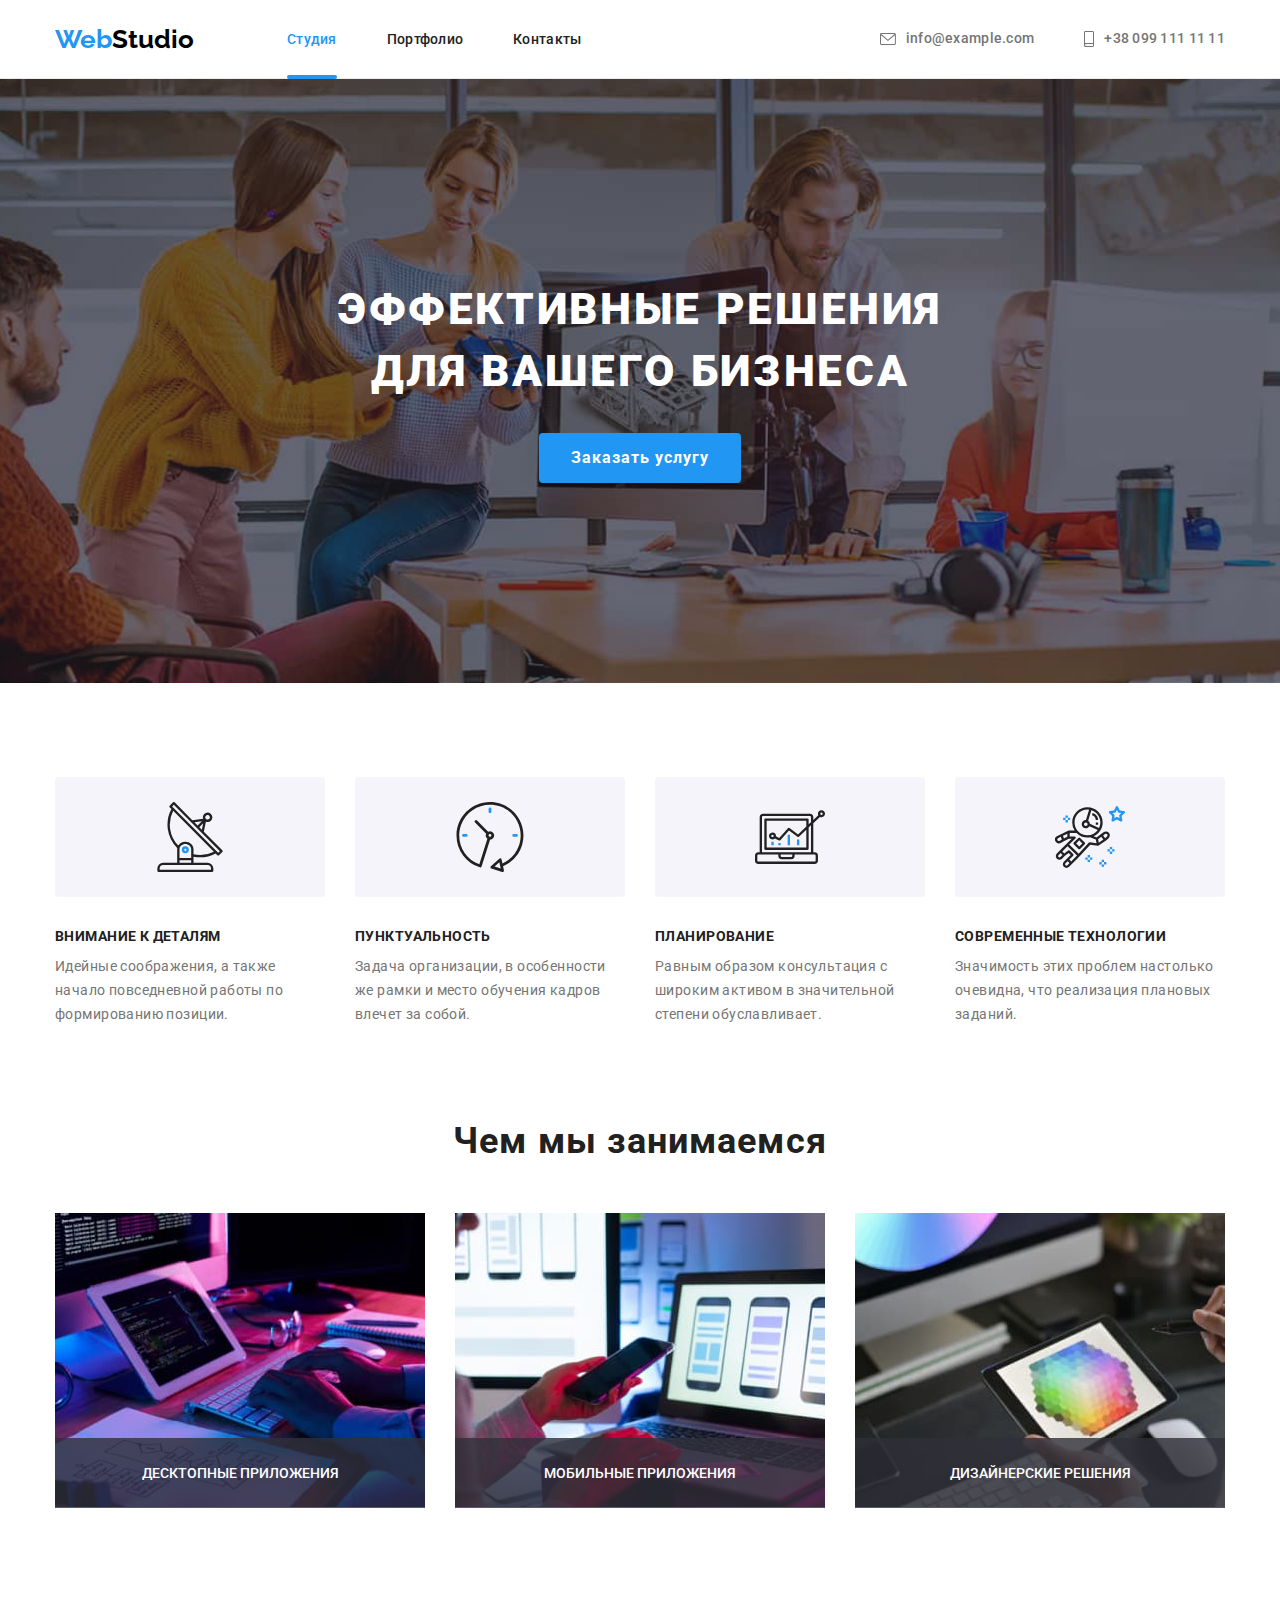
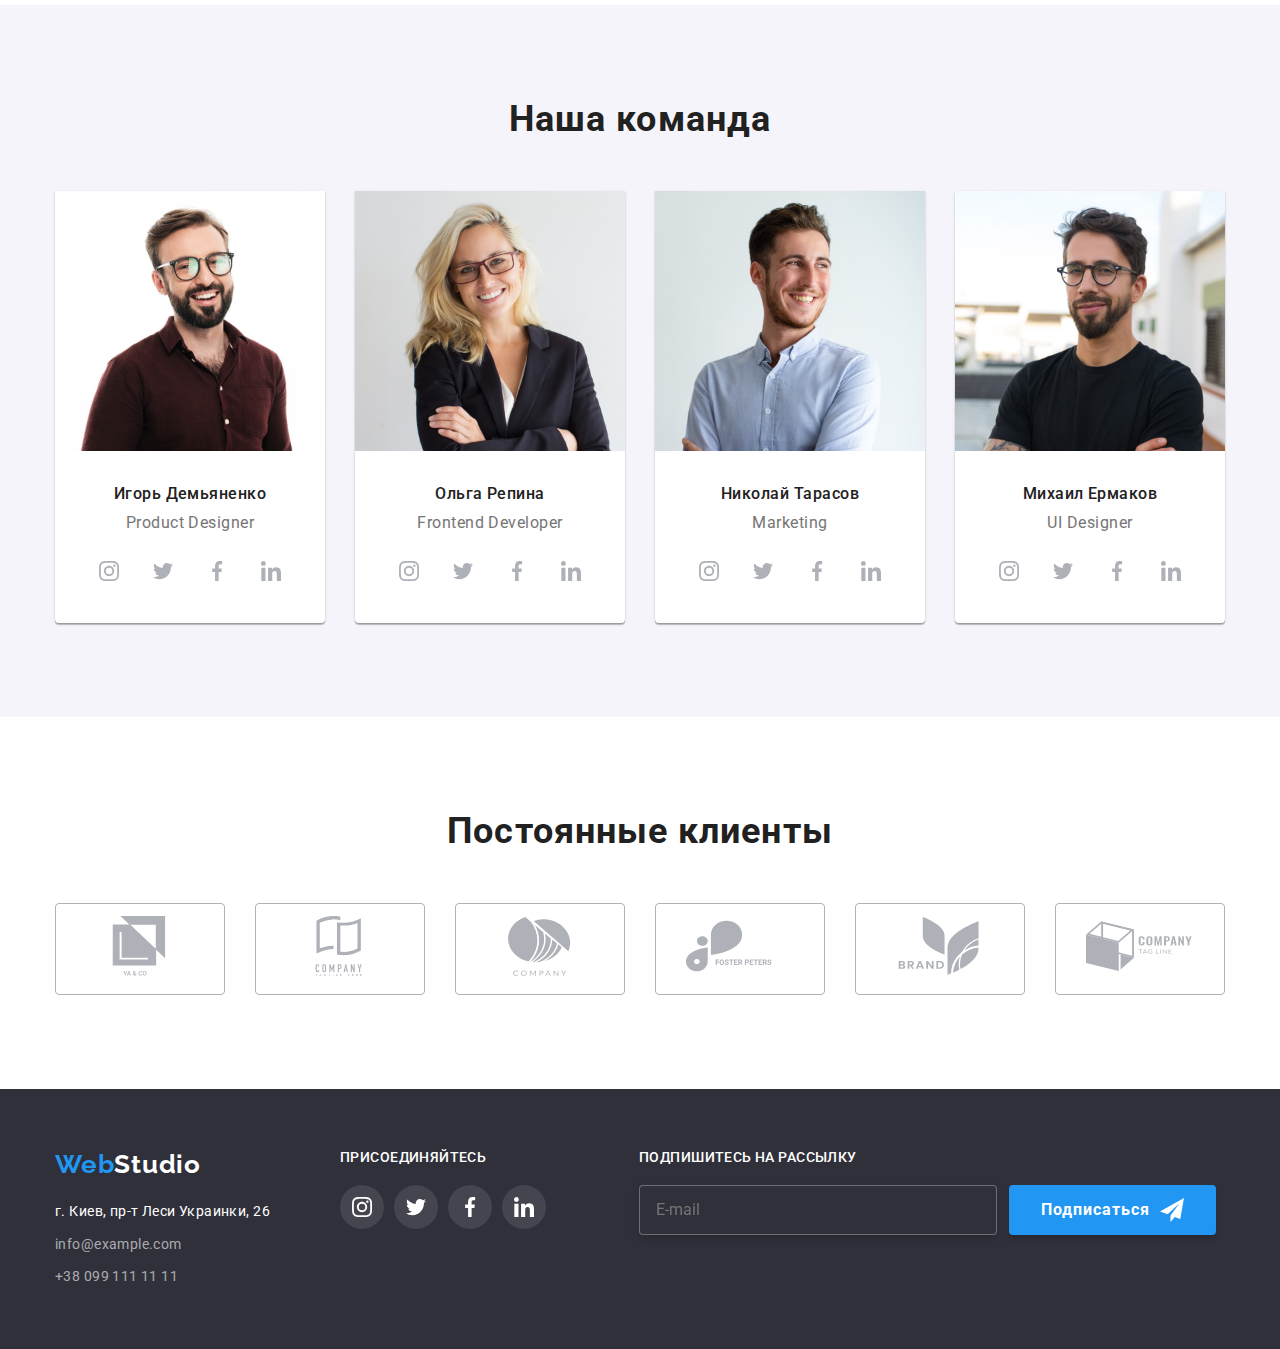
==== commit fd802b3a: "1" ====
--- a/index.html
+++ b/index.html
@@ -189,8 +189,8 @@
             <div class="container">
                 <h2 class="headline">Наша команда</h2>
                 <ul class="team">
-                    <li class="team__item"><img src="./images/team1.jpg" alt="Фото члена команды Игоря Демьяненко"
-                            width="270" height="260">
+                    <li class="team__item"><img class="team_image" src="./images/team1.jpg"
+                            alt="Фото члена команды Игоря Демьяненко">
                         <div class="team__box">
                             <h3 class="team__title">Игорь Демьяненко</h3>
                             <p class="team__text">Product Designer</p>
@@ -222,8 +222,8 @@
                                     </svg></a></li>
                         </ul>
                     </li>
-                    <li class="team__item"><img src="./images/team2.jpg" alt="Фото члена команды Ольги Репина"
-                            width="270" height="260">
+                    <li class="team__item"><img class="team_image" src="./images/team2.jpg"
+                            alt="Фото члена команды Ольги Репина">
                         <div class="team__box">
                             <h3 class="team__title">Ольга Репина</h3>
                             <p class="team__text">Frontend Developer</p>
@@ -255,8 +255,8 @@
                                     </svg></a></li>
                         </ul>
                     </li>
-                    <li class="team__item"><img src="./images/team3.jpg" alt="Фото члена команды Николая Тарасова"
-                            width="270" height="260">
+                    <li class="team__item"><img class="team_image" src="./images/team3.jpg"
+                            alt="Фото члена команды Николая Тарасова">
                         <div class="team__box">
                             <h3 class="team__title">Николай Тарасов</h3>
                             <p class="team__text">Marketing</p>
@@ -288,8 +288,8 @@
                                     </svg></a></li>
                         </ul>
                     </li>
-                    <li class="team__item"><img src="./images/team4.jpg" alt="Фото члена команды Михаила Ермакова"
-                            width="270" height="260">
+                    <li class="team__item"><img class="team_image" src="./images/team4.jpg"
+                            alt="Фото члена команды Михаила Ермакова">
                         <div class="team__box">
                             <h3 class="team__title">Михаил Ермаков</h3>
                             <p class="team__text">UI Designer</p>
--- a/css/main.min.css
+++ b/css/main.min.css
@@ -1,2 +1,2 @@
-.backdrop,.advantage__list,.skills__list,.team,.team-list,.clients,.clients__list{display:-webkit-box;display:-ms-flexbox;display:flex}.dignity,.team-list__item-icon,.team-list__link-icon{display:-webkit-box;display:-ms-flexbox;display:flex;-webkit-box-pack:center;-ms-flex-pack:center;justify-content:center;-webkit-box-align:center;-ms-flex-align:center;align-items:center}.headline-hidden{position:absolute;width:1px;height:1px;margin:-1px;border:0;padding:0;white-space:nowrap;-webkit-clip-path:inset(100%);clip-path:inset(100%);clip:rect(0 0 0 0);overflow:hidden}/*! modern-normalize v1.1.0 | MIT License | https://github.com/sindresorhus/modern-normalize */*,::after,::before{-webkit-box-sizing:border-box;box-sizing:border-box}html{-moz-tab-size:4;-o-tab-size:4;tab-size:4}html{line-height:1.15;-webkit-text-size-adjust:100%}body{margin:0}body{font-family:system-ui, -apple-system, 'Segoe UI', Roboto, Helvetica, Arial, sans-serif, 'Apple Color Emoji', 'Segoe UI Emoji'}hr{height:0;color:inherit}abbr[title]{-webkit-text-decoration:underline dotted;text-decoration:underline dotted}b,strong{font-weight:bolder}code,kbd,pre,samp{font-family:ui-monospace, SFMono-Regular, Consolas, 'Liberation Mono', Menlo, monospace;font-size:1em}small{font-size:80%}sub,sup{font-size:75%;line-height:0;position:relative;vertical-align:baseline}sub{bottom:-.25em}sup{top:-.5em}table{text-indent:0;border-color:inherit}button,input,optgroup,select,textarea{font-family:inherit;font-size:100%;line-height:1.15;margin:0}button,select{text-transform:none}[type=button],[type=reset],[type=submit],button{-webkit-appearance:button}::-moz-focus-inner{border-style:none;padding:0}:-moz-focusring{outline:1px dotted ButtonText}:-moz-ui-invalid{box-shadow:none}legend{padding:0}progress{vertical-align:baseline}::-webkit-inner-spin-button,::-webkit-outer-spin-button{height:auto}[type=search]{-webkit-appearance:textfield;outline-offset:-2px}::-webkit-search-decoration{-webkit-appearance:none}::-webkit-file-upload-button{-webkit-appearance:button;font:inherit}summary{display:list-item}html{-webkit-box-sizing:border-box;box-sizing:border-box}ul,ol{margin:0;padding:0;list-style:none}input,button,textarea,select{font:inherit;border:none}h1,h2,h3,h4,h5,h6,p{margin:0;padding:0}body{margin:0;font-family:"Roboto",sans-serif;color:#757575;text-decoration:none}.container{width:1200px;padding-left:15px;padding-right:15px;margin-left:auto;margin-right:auto}.section{padding-top:94px;padding-bottom:94px}.headline{font-weight:700;font-size:2.25rem;line-height:1.16;margin-bottom:50px;text-align:center;letter-spacing:0.03em;color:#212121}.header{border-bottom:1px solid #ececec}.header-logo,.header-logo:focus{margin-right:93px;font-family:"Raleway",sans-serif;font-weight:700;font-size:26px;line-height:1.19;color:#000000;text-decoration:none}.header-logo__blue{color:#2196f3}.header-nav{margin-bottom:30px;margin-top:30px}.header__section{display:-webkit-box;display:-ms-flexbox;display:flex;-webkit-box-align:center;-ms-flex-align:center;align-items:center}.header-nav__list{display:-webkit-box;display:-ms-flexbox;display:flex}.header-nav__link{position:relative;padding-top:30px;padding-bottom:30px;font-weight:500;font-size:14px;line-height:1.3;letter-spacing:0.02em;text-decoration:none;color:#212121;-webkit-transition-property:color;transition-property:color;-webkit-transition-duration:250ms;transition-duration:250ms}.header-nav__link:hover,.header-nav__link:focus{-webkit-transition-timing-function:cubic-bezier(0.4, 0, 0.2, 1);transition-timing-function:cubic-bezier(0.4, 0, 0.2, 1);color:#2196f3}.header-nav__item{margin-right:50px}.header-nav__item:last-child{margin-right:0}.header-nav__aktiv{color:#2196f3}.header-nav__aktiv::after{position:absolute;content:'';bottom:-2px;left:0;width:100%;height:4px;background:#2196f3;border-radius:2px}.connection{display:-webkit-box;display:-ms-flexbox;display:flex;margin-left:auto}.connection-list{display:-webkit-box;display:-ms-flexbox;display:flex}.connection-list__link{display:-webkit-box;display:-ms-flexbox;display:flex;-webkit-box-pack:center;-ms-flex-pack:center;justify-content:center;-webkit-box-align:center;-ms-flex-align:center;align-items:center;padding-top:20px;padding-bottom:20px;display:flex;font-weight:500;font-size:14px;line-height:1.14;letter-spacing:0.02em;text-decoration:none;color:#757575;-webkit-transition-property:color;transition-property:color;-webkit-transition-duration:250ms;transition-duration:250ms}.connection-list__link:hover,.connection-list__link:focus{-webkit-transition-timing-function:cubic-bezier(0.4, 0, 0.2, 1);transition-timing-function:cubic-bezier(0.4, 0, 0.2, 1);color:#2196f3}.connection-list__icon-mail{fill:currentColor;margin-right:10px;width:16px;height:12px}.connection-list__icon-phone{fill:currentColor;margin-right:10px;width:10px;height:16px}.connection-list__item{margin-right:50px}.connection-list__item:last-child{margin-right:0}.backdrop{-webkit-box-align:center;-ms-flex-align:center;align-items:center;-webkit-box-pack:center;-ms-flex-pack:center;justify-content:center;z-index:10;position:fixed;top:0;left:0;width:100%;height:100%;background:rgba(0,0,0,0.2);-webkit-transition-duration:250ms;transition-duration:250ms;-webkit-transition-property:all;transition-property:all}.modal{position:relative;min-height:581px;min-width:528px;background-color:white}.backdrop.is-hidden{opacity:0;pointer-events:none}.modal__button-exit{border:none;color:black;background-color:transparent;-webkit-transition-duration:250ms;transition-duration:250ms;-webkit-transition-property:color;transition-property:color;cursor:pointer}.modal__button-exit:hover,.modal__button-exit:focus{-webkit-transition-timing-function:cubic-bezier(0.4, 0, 0.2, 1);transition-timing-function:cubic-bezier(0.4, 0, 0.2, 1);color:#2196f3}.modal__icon-exit{position:absolute;top:0.5rem;right:0.5rem;padding:5px;width:1.875rem;height:1.875rem;fill:currentColor;border:1px solid rgba(0,0,0,0.1);border-radius:50%}.modal__title{padding:20px 40px 0 40px;font-family:"Roboto",sans-serif;font-style:normal;font-weight:700;font-size:1.25rem;line-height:1.4375rem;text-align:center;letter-spacing:0.03em;color:#212121}.modal__fields{margin:10px 40px 0 40px;position:relative}.modal__label{padding-bottom:0.25rem;display:block;text-align:left;font-family:"Roboto",sans-serif;font-style:normal;font-weight:400;font-size:0.75rem;line-height:0.875rem;letter-spacing:0.01em;color:#757575}.modal__input{display:block;color:#212121;border:1px solid rgba(33,33,33,0.2);-webkit-box-sizing:border-box;box-sizing:border-box;border-radius:4px;padding-left:42px;width:100%;height:40px;outline:none;transition-property:border, -webkit-box-shadow;-webkit-transition-property:border, -webkit-box-shadow;transition-property:box-shadow, border;transition-property:box-shadow, border, -webkit-box-shadow;-webkit-transition-duration:250ms;transition-duration:250ms}.modal__input:focus{-webkit-box-shadow:0px 1px 3px rgba(0,0,0,0.12),0px 1px 1px rgba(0,0,0,0.14),0px 2px 1px rgba(0,0,0,0.2);box-shadow:0px 1px 3px rgba(0,0,0,0.12),0px 1px 1px rgba(0,0,0,0.14),0px 2px 1px rgba(0,0,0,0.2);border:1px solid #2196f3;border-radius:4px}.modal__comments{padding:0.75rem 1rem;width:100%;min-height:120px;resize:none;outline:none;border:1px solid rgba(33,33,33,0.2);-webkit-box-sizing:border-box;box-sizing:border-box;border-radius:4px;-webkit-transition-property:border;transition-property:border;-webkit-transition-duration:250ms;transition-duration:250ms}.modal__comments:focus{-webkit-box-shadow:0px 1px 3px rgba(0,0,0,0.12),0px 1px 1px rgba(0,0,0,0.14),0px 2px 1px rgba(0,0,0,0.2);box-shadow:0px 1px 3px rgba(0,0,0,0.12),0px 1px 1px rgba(0,0,0,0.14),0px 2px 1px rgba(0,0,0,0.2);border:1px solid #2196f3;border-radius:4px}.modal__comments::-webkit-input-placeholder{font-family:"Roboto",sans-serif;font-style:normal;font-weight:400;font-size:0.875rem;line-height:1rem;letter-spacing:0.01em;color:rgba(117,117,117,0.5)}.modal__comments:-ms-input-placeholder{font-family:"Roboto",sans-serif;font-style:normal;font-weight:400;font-size:0.875rem;line-height:1rem;letter-spacing:0.01em;color:rgba(117,117,117,0.5)}.modal__comments::-ms-input-placeholder{font-family:"Roboto",sans-serif;font-style:normal;font-weight:400;font-size:0.875rem;line-height:1rem;letter-spacing:0.01em;color:rgba(117,117,117,0.5)}.modal__comments::placeholder{font-family:"Roboto",sans-serif;font-style:normal;font-weight:400;font-size:0.875rem;line-height:1rem;letter-spacing:0.01em;color:rgba(117,117,117,0.5)}.modal__fields-rights{position:relative;margin:1.25rem 2.5rem 0 4.75rem}.modal__rights{font-family:"Roboto",sans-serif;font-style:normal;font-weight:400;font-size:0.875rem;line-height:1.5rem;letter-spacing:0.03em;color:#757575}.modal__rights-link{font-family:"Roboto",sans-serif;font-style:normal;font-weight:400;font-size:0.875rem;line-height:0.9rem;letter-spacing:0.03em;color:#2196f3}.modal__button{margin-top:30px;margin-bottom:40px;width:200px;height:50px;color:#fff;background:#2196f3;-webkit-box-shadow:0px 4px 4px rgba(0,0,0,0.15);box-shadow:0px 4px 4px rgba(0,0,0,0.15);border-radius:4px;-webkit-transition-property:background;transition-property:background;-webkit-transition-duration:250ms;transition-duration:250ms;cursor:pointer}.modal__button:hover{-webkit-transition-timing-function:cubic-bezier(0.4, 0, 0.2, 1);transition-timing-function:cubic-bezier(0.4, 0, 0.2, 1);background:#188CE8}.modal__box{color:#188CE8}.modal__people{position:absolute;top:2rem;left:1rem;width:12px;height:12px;-webkit-transition-property:fill;transition-property:fill;-webkit-transition-duration:250ms;transition-duration:250ms}.modal__input:focus+.modal__people{-webkit-transition-timing-function:cubic-bezier(0.4, 0, 0.2, 1);transition-timing-function:cubic-bezier(0.4, 0, 0.2, 1);fill:currentColor}.modal__phone{position:absolute;top:2rem;left:1rem;width:13px;height:13px;-webkit-transition-property:fill;transition-property:fill;-webkit-transition-duration:250ms;transition-duration:250ms}.modal__input:focus+.modal__phone{-webkit-transition-timing-function:cubic-bezier(0.4, 0, 0.2, 1);transition-timing-function:cubic-bezier(0.4, 0, 0.2, 1);fill:currentColor}.modal__mail{position:absolute;top:2rem;left:1rem;width:15px;height:12px;-webkit-transition-property:fill;transition-property:fill;-webkit-transition-duration:250ms;transition-duration:250ms}.modal__input:focus+.modal__mail{-webkit-transition-timing-function:cubic-bezier(0.4, 0, 0.2, 1);transition-timing-function:cubic-bezier(0.4, 0, 0.2, 1);fill:currentColor}.modal__checkbox::before{content:"";position:absolute;top:0.2rem;left:-1rem;display:block;width:1rem;height:1rem;border:solid 2px #212121;border-radius:2px}.modal__checkbox::after{content:"";position:absolute;top:0.2rem;left:-1rem;display:block;width:1rem;height:1rem;border-radius:2px;background:#2196f3;background-position:center;background-repeat:no-repeat;background-image:url("data:image/svg+xml,%3csvg width='13' height='10' viewBox='0 0 13 10' fill='none' xmlns='http://www.w3.org/2000/svg'%3e%3cpath d='M1.95703 4.75166L1.88825 4.68604L1.81923 4.75141L0.93123 5.59258L0.854858 5.66492L0.930974 5.73753L4.42671 9.07236L4.49574 9.1382L4.56476 9.07236L12.069 1.91352L12.1449 1.84116L12.069 1.76881L11.1873 0.927644L11.1183 0.861826L11.0493 0.927611L4.49577 7.17353L1.95703 4.75166Z' fill='white' stroke='white' stroke-width='0.2'/%3e%3c/svg%3e");opacity:0;-webkit-transition-property:opacity;transition-property:opacity;-webkit-transition-duration:250ms;transition-duration:250ms}.modal__rights-checkbox:checked+.modal__checkbox::after{opacity:1}.bonnet{background-image:-webkit-gradient(linear, left top, right top, from(rgba(47,48,58,0.4)), to(rgba(47,48,58,0.4))),url(../images/people.jpg);background-image:linear-gradient(to right, rgba(47,48,58,0.4), rgba(47,48,58,0.4)),url(../images/people.jpg);background-color:rgba(47,48,58,0.4);background-position:center;background-size:cover;background-repeat:no-repeat}.bonnet-section{background-color:#2f303a;padding-top:200px;padding-bottom:200px;text-align:center}.bonnet__title{margin-bottom:30px;font-weight:900;font-size:44px;line-height:1.4;text-align:center;letter-spacing:0.06em;text-transform:uppercase;color:#fff}.bonnet__order{padding:10px 32px;font-weight:700;font-size:1rem;line-height:1.9;letter-spacing:0.06em;color:#fff;background:#2196f3;border-radius:4px;outline:none;-webkit-box-shadow:0px 4px 4px rgba(0,0,0,0.15);box-shadow:0px 4px 4px rgba(0,0,0,0.15);-webkit-transition-property:background;transition-property:background;-webkit-transition-duration:250ms;transition-duration:250ms;cursor:pointer}.bonnet__order:focus{-webkit-transition-timing-function:cubic-bezier(0.4, 0, 0.2, 1);transition-timing-function:cubic-bezier(0.4, 0, 0.2, 1);background:#188CE8}.advantage{padding-bottom:0}.advantage__list>li{margin-right:30px}.advantage__list>li:last-child{margin-right:0}.dignity{width:270px;height:120px;margin-bottom:30px;border-radius:4px;background-color:#F5F4FA}.dignity__icon{width:70px;height:70px}.dignity__title{padding-bottom:10px;font-weight:700;font-size:0.875rem;line-height:1.14rem;letter-spacing:0.03em;text-transform:uppercase;color:#212121}.dignity__text{width:270px;font-weight:400;font-size:14px;line-height:1.71;letter-spacing:0.03em}.skills__list{-webkit-box-pack:justify;-ms-flex-pack:justify;justify-content:space-between}.skills__item{position:relative;z-index:1}.skills__text{position:absolute;bottom:3px;left:0;padding:27px 82px;font-family:"Roboto",sans-serif;font-weight:500;font-size:0.875rem;line-height:1rem;text-align:center;text-transform:uppercase;color:#fff;background:rgba(47,48,58,0.8);width:100%}.section-team{padding-top:94px;background-color:#f5f4fa}.team{-webkit-box-pack:justify;-ms-flex-pack:justify;justify-content:space-between}.team__item{width:270px;background-color:#fff;text-align:center;-webkit-box-shadow:0px 1px 3px rgba(0,0,0,0.12),0px 1px 1px rgba(0,0,0,0.14),0px 2px 1px rgba(0,0,0,0.2);box-shadow:0px 1px 3px rgba(0,0,0,0.12),0px 1px 1px rgba(0,0,0,0.14),0px 2px 1px rgba(0,0,0,0.2);border-radius:0px 0px 4px 4px}.team__box{padding-top:30px}.team__title{font-weight:500;font-size:1rem;padding-bottom:10px;line-height:1.18rem;letter-spacing:0.03em;color:#212121}.team__text{font-weight:400;font-size:1rem;line-height:1.18rem;letter-spacing:0.03em}.team-list{-webkit-box-align:center;-ms-flex-align:center;align-items:center;-webkit-box-pack:center;-ms-flex-pack:center;justify-content:center;color:#fff;padding:1rem 32px 30px 32px}.team-list__link-icon{border-radius:50%;width:44px;height:44px;color:#AFB1B8;-webkit-transition-property:background-color, border-radius;transition-property:background-color, border-radius;-webkit-transition-duration:250ms;transition-duration:250ms}.team-list__link-icon:hover,.team-list__link-icon:focus{-webkit-transition-timing-function:cubic-bezier(0.4, 0, 0.2, 1);transition-timing-function:cubic-bezier(0.4, 0, 0.2, 1);-webkit-transition-property:background-color;transition-property:background-color;color:#fff;background-color:#2196f3}.team-list__item-icon+.team-list__item-icon{margin-left:10px}.team-list__our-icon{width:20px;height:20px;fill:currentColor}.clients__list{-webkit-box-align:center;-ms-flex-align:center;align-items:center;-webkit-box-pack:center;-ms-flex-pack:center;justify-content:center;width:170px;height:92px}.clients__list+.clients__list{margin-left:30px}.clients__link{border:1px solid #AFB1B8;-webkit-box-sizing:border-box;box-sizing:border-box;border-radius:4px;border-color:#AFB1B8;cursor:pointer;padding:12px 30px;color:#afb1b8;-webkit-transition-duration:250ms;transition-duration:250ms;-webkit-transition-property:color, border-color;transition-property:color, border-color}.clients__link:hover,.clients__link:focus{-webkit-transition-timing-function:cubic-bezier(0.4, 0, 0.2, 1);transition-timing-function:cubic-bezier(0.4, 0, 0.2, 1);color:#2196f3;border-color:#2196f3}.clients__list-icon{fill:currentColor;width:106px;height:60px}.footer{padding-top:60px;padding-bottom:60px;background-color:#2f303a}.footer__section{display:-webkit-box;display:-ms-flexbox;display:flex}.footer__logo,.footer__logo:focus{font-family:"Raleway",sans-serif;font-weight:700;font-size:26px;line-height:1.19;letter-spacing:0.03em;color:#fff;text-decoration:none}.footer__logo-blue{color:#2196f3}.footer-list{margin-top:20px}.footer-list__item{padding-bottom:9px}.footer-list__item:last-child{padding-bottom:0}.location-address,.location-address:focus{font-style:normal;font-weight:400;font-size:14px;line-height:1.71;letter-spacing:0.03em;color:#fff;text-decoration:none}.footer-list__connection,.footer-list__connection:focus{font-style:normal;text-decoration:none;font-weight:400;font-size:14px;line-height:1.7;letter-spacing:0.03em;color:rgba(255,255,255,0.6)}.footer-list__connection:last-child{margin-bottom:0}.title-join{margin-bottom:20px;font-family:"Roboto",sans-serif;font-weight:500;font-size:14px;line-height:16px;letter-spacing:0.03em;color:#fff}.footer-social{margin-left:70px}.footer-social__media{display:-webkit-box;display:-ms-flexbox;display:flex}.footer-social__link{-webkit-box-pack:center;-ms-flex-pack:center;justify-content:center;-webkit-box-align:center;-ms-flex-align:center;align-items:center;display:-webkit-box;display:-ms-flexbox;display:flex;width:44px;height:44px;background-color:rgba(255,255,255,0.1);border-radius:50%;cursor:pointer;-webkit-transition-property:background-color;transition-property:background-color;-webkit-transition-duration:250ms;transition-duration:250ms}.footer-social__list+.footer-social__list{margin-left:10px}.footer-social__list>.footer-social__link:hover,.footer-social__list>.footer-social__link:focus{-webkit-transition-timing-function:cubic-bezier(0.4, 0, 0.2, 1);transition-timing-function:cubic-bezier(0.4, 0, 0.2, 1);background-color:#2196f3}.footer-social__icon{fill:#fff;width:20px;height:20px}.footer__subscribe{margin-left:93px}.footer-form{display:-webkit-box;display:-ms-flexbox;display:flex;-webkit-box-pack:center;-ms-flex-pack:center;justify-content:center;-webkit-box-align:center;-ms-flex-align:center;align-items:center}.footer-form__input{width:358px;height:50px;padding:1rem 1rem;background:#2F303A;outline:none;border:1px solid rgba(255,255,255,0.3);-webkit-box-sizing:border-box;box-sizing:border-box;-webkit-filter:drop-shadow(0px 4px 4px rgba(0,0,0,0.15));filter:drop-shadow(0px 4px 4px rgba(0,0,0,0.15));border-radius:4px;color:#fff}.footer-form__button{display:-webkit-box;display:-ms-flexbox;display:flex;-webkit-box-pack:center;-ms-flex-pack:center;justify-content:center;-webkit-box-align:center;-ms-flex-align:center;align-items:center;margin-left:0.75rem;cursor:pointer}.footer-form__icon-airplane{width:24px;height:24px;margin-left:10px;fill:currentColor}
+.headline-hidden{position:absolute;width:1px;height:1px;margin:-1px;border:0;padding:0;white-space:nowrap;-webkit-clip-path:inset(100%);clip-path:inset(100%);clip:rect(0 0 0 0);overflow:hidden}/*! modern-normalize v1.1.0 | MIT License | https://github.com/sindresorhus/modern-normalize */*,::after,::before{-webkit-box-sizing:border-box;box-sizing:border-box}html{-moz-tab-size:4;-o-tab-size:4;tab-size:4}html{line-height:1.15;-webkit-text-size-adjust:100%}body{margin:0}body{font-family:system-ui, -apple-system, 'Segoe UI', Roboto, Helvetica, Arial, sans-serif, 'Apple Color Emoji', 'Segoe UI Emoji'}hr{height:0;color:inherit}abbr[title]{-webkit-text-decoration:underline dotted;text-decoration:underline dotted}b,strong{font-weight:bolder}code,kbd,pre,samp{font-family:ui-monospace, SFMono-Regular, Consolas, 'Liberation Mono', Menlo, monospace;font-size:1em}small{font-size:80%}sub,sup{font-size:75%;line-height:0;position:relative;vertical-align:baseline}sub{bottom:-.25em}sup{top:-.5em}table{text-indent:0;border-color:inherit}button,input,optgroup,select,textarea{font-family:inherit;font-size:100%;line-height:1.15;margin:0}button,select{text-transform:none}[type=button],[type=reset],[type=submit],button{-webkit-appearance:button}::-moz-focus-inner{border-style:none;padding:0}:-moz-focusring{outline:1px dotted ButtonText}:-moz-ui-invalid{box-shadow:none}legend{padding:0}progress{vertical-align:baseline}::-webkit-inner-spin-button,::-webkit-outer-spin-button{height:auto}[type=search]{-webkit-appearance:textfield;outline-offset:-2px}::-webkit-search-decoration{-webkit-appearance:none}::-webkit-file-upload-button{-webkit-appearance:button;font:inherit}summary{display:list-item}html{-webkit-box-sizing:border-box;box-sizing:border-box}ul,ol{margin:0;padding:0;list-style:none}input,button,textarea,select{font:inherit;border:none}h1,h2,h3,h4,h5,h6,p{margin:0;padding:0}body{margin:0;font-family:"Roboto",sans-serif;color:#757575;text-decoration:none}.container{max-width:1200px;padding-left:15px;padding-right:15px;margin-left:auto;margin-right:auto}.section{padding-top:94px;padding-bottom:94px}.headline{font-weight:700;font-size:2.25rem;line-height:1.16;margin-bottom:50px;text-align:center;letter-spacing:0.03em;color:#212121}.header{border-bottom:1px solid #ececec}.header-logo,.header-logo:focus{margin-right:93px;font-family:"Raleway",sans-serif;font-weight:700;font-size:26px;line-height:1.19;color:#000000;text-decoration:none}.header-logo__blue{color:#2196f3}.header-nav{margin-bottom:30px;margin-top:30px}@media screen and (min-width: 480px){.header__section{display:-webkit-box;display:-ms-flexbox;display:flex;-webkit-box-align:center;-ms-flex-align:center;align-items:center}}@media screen and (min-width: 480px){.header-nav__list{display:-webkit-box;display:-ms-flexbox;display:flex}}.header-nav__link{position:relative;padding-top:30px;padding-bottom:30px;font-weight:500;font-size:14px;line-height:1.3;letter-spacing:0.02em;text-decoration:none;color:#212121;-webkit-transition-property:color;transition-property:color;-webkit-transition-duration:250ms;transition-duration:250ms}.header-nav__link:hover,.header-nav__link:focus{-webkit-transition-timing-function:cubic-bezier(0.4, 0, 0.2, 1);transition-timing-function:cubic-bezier(0.4, 0, 0.2, 1);color:#2196f3}.header-nav__item{margin-right:50px}.header-nav__item:last-child{margin-right:0}.header-nav__aktiv{color:#2196f3}.header-nav__aktiv::after{position:absolute;content:'';bottom:-2px;left:0;width:100%;height:4px;background:#2196f3;border-radius:2px}@media screen and (min-width: 480px){.connection{display:-webkit-box;display:-ms-flexbox;display:flex;margin-left:auto}}@media screen and (min-width: 480px){.connection-list{display:-webkit-box;display:-ms-flexbox;display:flex}}.connection-list__link{padding-top:20px;padding-bottom:20px;font-weight:500;font-size:14px;line-height:1.14;letter-spacing:0.02em;text-decoration:none;color:#757575;-webkit-transition-property:color;transition-property:color;-webkit-transition-duration:250ms;transition-duration:250ms}@media screen and (min-width: 480px){.connection-list__link{display:-webkit-box;display:-ms-flexbox;display:flex;-webkit-box-pack:center;-ms-flex-pack:center;justify-content:center;-webkit-box-align:center;-ms-flex-align:center;align-items:center}}.connection-list__link:hover,.connection-list__link:focus{-webkit-transition-timing-function:cubic-bezier(0.4, 0, 0.2, 1);transition-timing-function:cubic-bezier(0.4, 0, 0.2, 1);color:#2196f3}.connection-list__icon-mail{fill:currentColor;margin-right:10px;width:16px;height:12px}.connection-list__icon-phone{fill:currentColor;margin-right:10px;width:10px;height:16px}.connection-list__item{margin-right:50px}.connection-list__item:last-child{margin-right:0}.backdrop{z-index:10;position:fixed;top:0;left:0;width:100%;height:100%;background:rgba(0,0,0,0.2);-webkit-transition-duration:250ms;transition-duration:250ms;-webkit-transition-property:all;transition-property:all}@media screen and (min-width: 480px){.backdrop{display:-webkit-box;display:-ms-flexbox;display:flex;-webkit-box-align:center;-ms-flex-align:center;align-items:center;-webkit-box-pack:center;-ms-flex-pack:center;justify-content:center}}.modal{position:relative;min-height:581px;min-width:528px;background-color:white}.backdrop.is-hidden{opacity:0;pointer-events:none}.modal__button-exit{border:none;color:black;background-color:transparent;-webkit-transition-duration:250ms;transition-duration:250ms;-webkit-transition-property:color;transition-property:color;cursor:pointer}.modal__button-exit:hover,.modal__button-exit:focus{-webkit-transition-timing-function:cubic-bezier(0.4, 0, 0.2, 1);transition-timing-function:cubic-bezier(0.4, 0, 0.2, 1);color:#2196f3}.modal__icon-exit{position:absolute;top:0.5rem;right:0.5rem;padding:5px;width:1.875rem;height:1.875rem;fill:currentColor;border:1px solid rgba(0,0,0,0.1);border-radius:50%}.modal__title{padding:20px 40px 0 40px;font-family:"Roboto",sans-serif;font-style:normal;font-weight:700;font-size:1.25rem;line-height:1.4375rem;text-align:center;letter-spacing:0.03em;color:#212121}.modal__fields{margin:10px 40px 0 40px;position:relative}.modal__label{padding-bottom:0.25rem;display:block;text-align:left;font-family:"Roboto",sans-serif;font-style:normal;font-weight:400;font-size:0.75rem;line-height:0.875rem;letter-spacing:0.01em;color:#757575}.modal__input{display:block;color:#212121;border:1px solid rgba(33,33,33,0.2);-webkit-box-sizing:border-box;box-sizing:border-box;border-radius:4px;padding-left:42px;width:100%;height:40px;outline:none;transition-property:border, -webkit-box-shadow;-webkit-transition-property:border, -webkit-box-shadow;transition-property:box-shadow, border;transition-property:box-shadow, border, -webkit-box-shadow;-webkit-transition-duration:250ms;transition-duration:250ms}.modal__input:focus{-webkit-box-shadow:0px 1px 3px rgba(0,0,0,0.12),0px 1px 1px rgba(0,0,0,0.14),0px 2px 1px rgba(0,0,0,0.2);box-shadow:0px 1px 3px rgba(0,0,0,0.12),0px 1px 1px rgba(0,0,0,0.14),0px 2px 1px rgba(0,0,0,0.2);border:1px solid #2196f3;border-radius:4px}.modal__comments{padding:0.75rem 1rem;width:100%;min-height:120px;resize:none;outline:none;border:1px solid rgba(33,33,33,0.2);-webkit-box-sizing:border-box;box-sizing:border-box;border-radius:4px;-webkit-transition-property:border;transition-property:border;-webkit-transition-duration:250ms;transition-duration:250ms}.modal__comments:focus{-webkit-box-shadow:0px 1px 3px rgba(0,0,0,0.12),0px 1px 1px rgba(0,0,0,0.14),0px 2px 1px rgba(0,0,0,0.2);box-shadow:0px 1px 3px rgba(0,0,0,0.12),0px 1px 1px rgba(0,0,0,0.14),0px 2px 1px rgba(0,0,0,0.2);border:1px solid #2196f3;border-radius:4px}.modal__comments::-webkit-input-placeholder{font-family:"Roboto",sans-serif;font-style:normal;font-weight:400;font-size:0.875rem;line-height:1rem;letter-spacing:0.01em;color:rgba(117,117,117,0.5)}.modal__comments:-ms-input-placeholder{font-family:"Roboto",sans-serif;font-style:normal;font-weight:400;font-size:0.875rem;line-height:1rem;letter-spacing:0.01em;color:rgba(117,117,117,0.5)}.modal__comments::-ms-input-placeholder{font-family:"Roboto",sans-serif;font-style:normal;font-weight:400;font-size:0.875rem;line-height:1rem;letter-spacing:0.01em;color:rgba(117,117,117,0.5)}.modal__comments::placeholder{font-family:"Roboto",sans-serif;font-style:normal;font-weight:400;font-size:0.875rem;line-height:1rem;letter-spacing:0.01em;color:rgba(117,117,117,0.5)}.modal__fields-rights{position:relative;margin:1.25rem 2.5rem 0 4.75rem}.modal__rights{font-family:"Roboto",sans-serif;font-style:normal;font-weight:400;font-size:0.875rem;line-height:1.5rem;letter-spacing:0.03em;color:#757575}.modal__rights-link{font-family:"Roboto",sans-serif;font-style:normal;font-weight:400;font-size:0.875rem;line-height:0.9rem;letter-spacing:0.03em;color:#2196f3}.modal__button{margin-top:30px;margin-bottom:40px;width:200px;height:50px;color:#fff;background:#2196f3;-webkit-box-shadow:0px 4px 4px rgba(0,0,0,0.15);box-shadow:0px 4px 4px rgba(0,0,0,0.15);border-radius:4px;-webkit-transition-property:background;transition-property:background;-webkit-transition-duration:250ms;transition-duration:250ms;cursor:pointer}.modal__button:hover{-webkit-transition-timing-function:cubic-bezier(0.4, 0, 0.2, 1);transition-timing-function:cubic-bezier(0.4, 0, 0.2, 1);background:#188CE8}.modal__box{color:#188CE8}.modal__people{position:absolute;top:2rem;left:1rem;width:12px;height:12px;-webkit-transition-property:fill;transition-property:fill;-webkit-transition-duration:250ms;transition-duration:250ms}.modal__input:focus+.modal__people{-webkit-transition-timing-function:cubic-bezier(0.4, 0, 0.2, 1);transition-timing-function:cubic-bezier(0.4, 0, 0.2, 1);fill:currentColor}.modal__phone{position:absolute;top:2rem;left:1rem;width:13px;height:13px;-webkit-transition-property:fill;transition-property:fill;-webkit-transition-duration:250ms;transition-duration:250ms}.modal__input:focus+.modal__phone{-webkit-transition-timing-function:cubic-bezier(0.4, 0, 0.2, 1);transition-timing-function:cubic-bezier(0.4, 0, 0.2, 1);fill:currentColor}.modal__mail{position:absolute;top:2rem;left:1rem;width:15px;height:12px;-webkit-transition-property:fill;transition-property:fill;-webkit-transition-duration:250ms;transition-duration:250ms}.modal__input:focus+.modal__mail{-webkit-transition-timing-function:cubic-bezier(0.4, 0, 0.2, 1);transition-timing-function:cubic-bezier(0.4, 0, 0.2, 1);fill:currentColor}.modal__checkbox::before{content:"";position:absolute;top:0.2rem;left:-1rem;display:block;width:1rem;height:1rem;border:solid 2px #212121;border-radius:2px}.modal__checkbox::after{content:"";position:absolute;top:0.2rem;left:-1rem;display:block;width:1rem;height:1rem;border-radius:2px;background:#2196f3;background-position:center;background-repeat:no-repeat;background-image:url("data:image/svg+xml,%3csvg width='13' height='10' viewBox='0 0 13 10' fill='none' xmlns='http://www.w3.org/2000/svg'%3e%3cpath d='M1.95703 4.75166L1.88825 4.68604L1.81923 4.75141L0.93123 5.59258L0.854858 5.66492L0.930974 5.73753L4.42671 9.07236L4.49574 9.1382L4.56476 9.07236L12.069 1.91352L12.1449 1.84116L12.069 1.76881L11.1873 0.927644L11.1183 0.861826L11.0493 0.927611L4.49577 7.17353L1.95703 4.75166Z' fill='white' stroke='white' stroke-width='0.2'/%3e%3c/svg%3e");opacity:0;-webkit-transition-property:opacity;transition-property:opacity;-webkit-transition-duration:250ms;transition-duration:250ms}.modal__rights-checkbox:checked+.modal__checkbox::after{opacity:1}.bonnet{background-image:-webkit-gradient(linear, left top, right top, from(rgba(47,48,58,0.4)), to(rgba(47,48,58,0.4))),url(../images/people.jpg);background-image:linear-gradient(to right, rgba(47,48,58,0.4), rgba(47,48,58,0.4)),url(../images/people.jpg);background-color:rgba(47,48,58,0.4);background-position:center;background-size:cover;background-repeat:no-repeat}.bonnet-section{background-color:#2f303a;padding-top:200px;padding-bottom:200px;text-align:center}.bonnet__title{margin-bottom:30px;font-weight:900;font-size:44px;line-height:1.4;text-align:center;letter-spacing:0.06em;text-transform:uppercase;color:#fff}.bonnet__order{padding:10px 32px;font-weight:700;font-size:1rem;line-height:1.9;letter-spacing:0.06em;color:#fff;background:#2196f3;border-radius:4px;outline:none;-webkit-box-shadow:0px 4px 4px rgba(0,0,0,0.15);box-shadow:0px 4px 4px rgba(0,0,0,0.15);-webkit-transition-property:background;transition-property:background;-webkit-transition-duration:250ms;transition-duration:250ms;cursor:pointer}.bonnet__order:focus{-webkit-transition-timing-function:cubic-bezier(0.4, 0, 0.2, 1);transition-timing-function:cubic-bezier(0.4, 0, 0.2, 1);background:#188CE8}.advantage{padding-bottom:0}@media screen and (min-width: 480px){.advantage__list{display:-webkit-box;display:-ms-flexbox;display:flex}}.advantage__list>li{margin-right:30px}.advantage__list>li:last-child{margin-right:0}.dignity{width:270px;height:120px;margin-bottom:30px;border-radius:4px;background-color:#F5F4FA}@media screen and (min-width: 480px){.dignity{display:-webkit-box;display:-ms-flexbox;display:flex;-webkit-box-align:center;-ms-flex-align:center;align-items:center;-webkit-box-pack:center;-ms-flex-pack:center;justify-content:center}}.dignity__icon{width:70px;height:70px}.dignity__title{padding-bottom:10px;font-weight:700;font-size:0.875rem;line-height:1.14rem;letter-spacing:0.03em;text-transform:uppercase;color:#212121}.dignity__text{width:270px;font-weight:400;font-size:14px;line-height:1.71;letter-spacing:0.03em}@media screen and (min-width: 480px){.skills__list{display:-webkit-box;display:-ms-flexbox;display:flex;-webkit-box-pack:justify;-ms-flex-pack:justify;justify-content:space-between}}.skills__item{position:relative;z-index:1}.skills__text{position:absolute;bottom:3px;left:0;padding:27px 82px;font-family:"Roboto",sans-serif;font-weight:500;font-size:0.875rem;line-height:1rem;text-align:center;text-transform:uppercase;color:#fff;background:rgba(47,48,58,0.8);width:100%}.section-team{padding-top:94px;background-color:#f5f4fa}.team{display:-webkit-box;display:-ms-flexbox;display:flex;-ms-flex-wrap:wrap;flex-wrap:wrap;-webkit-box-pack:center;-ms-flex-pack:center;justify-content:center}@media screen and (min-width: 480px){.team{display:-webkit-box;display:-ms-flexbox;display:flex;-webkit-box-pack:center;-ms-flex-pack:center;justify-content:center;-ms-flex-wrap:wrap;flex-wrap:wrap}}@media screen and (min-width: 768px) and (max-width: 1199px){.team{display:-webkit-box;display:-ms-flexbox;display:flex;-ms-flex-wrap:wrap;flex-wrap:wrap;-webkit-box-pack:center;-ms-flex-pack:center;justify-content:center}}@media screen and (min-width: 1200px){.team{display:-webkit-box;display:-ms-flexbox;display:flex;-webkit-box-pack:justify;-ms-flex-pack:justify;justify-content:space-between}}.team__item{width:270px;background-color:#fff;text-align:center;-webkit-box-shadow:0px 1px 3px rgba(0,0,0,0.12),0px 1px 1px rgba(0,0,0,0.14),0px 2px 1px rgba(0,0,0,0.2);box-shadow:0px 1px 3px rgba(0,0,0,0.12),0px 1px 1px rgba(0,0,0,0.14),0px 2px 1px rgba(0,0,0,0.2);border-radius:0px 0px 4px 4px;margin:0 0 30px 0}@media screen and (min-width: 480px) and (max-width: 767px){.team__item{width:450px;height:622px}}@media screen and (min-width: 768px) and (max-width: 1199px){.team__item{width:354px;height:536px;margin:0 30px 30px 0}}@media screen and (min-width: 1200px){.team__item{width:270px;margin:0}}.team_image{width:270px;height:260px}@media screen and (min-width: 480px) and (max-width: 767px){.team_image{width:450px;height:460px}}@media screen and (min-width: 768px) and (max-width: 1199px){.team_image{width:354px;height:374px}}@media screen and (min-width: 1200px){.team_image{width:270px;height:260px}}.team__box{padding-top:30px}.team__title{font-weight:500;font-size:1rem;padding-bottom:10px;line-height:1.18rem;letter-spacing:0.03em;color:#212121}.team__text{font-weight:400;font-size:1rem;line-height:1.18rem;letter-spacing:0.03em}.team-list{display:-webkit-box;display:-ms-flexbox;display:flex;-webkit-box-align:center;-ms-flex-align:center;align-items:center;-webkit-box-pack:center;-ms-flex-pack:center;justify-content:center;color:#fff;padding:1rem 32px 30px 32px}.team-list__item-icon{display:-webkit-box;display:-ms-flexbox;display:flex;-webkit-box-align:center;-ms-flex-align:center;align-items:center;-webkit-box-pack:center;-ms-flex-pack:center;justify-content:center}.team-list__link-icon{display:-webkit-box;display:-ms-flexbox;display:flex;-webkit-box-align:center;-ms-flex-align:center;align-items:center;-webkit-box-pack:center;-ms-flex-pack:center;justify-content:center;border-radius:50%;width:44px;height:44px;color:#AFB1B8;-webkit-transition-property:background-color, border-radius;transition-property:background-color, border-radius;-webkit-transition-duration:250ms;transition-duration:250ms}.team-list__link-icon:hover,.team-list__link-icon:focus{-webkit-transition-timing-function:cubic-bezier(0.4, 0, 0.2, 1);transition-timing-function:cubic-bezier(0.4, 0, 0.2, 1);-webkit-transition-property:background-color;transition-property:background-color;color:#fff;background-color:#2196f3}.team-list__item-icon+.team-list__item-icon{margin-left:10px}.team-list__our-icon{width:20px;height:20px;fill:currentColor}.clients{display:-webkit-box;display:-ms-flexbox;display:flex;-ms-flex-wrap:wrap;flex-wrap:wrap;-webkit-box-pack:center;-ms-flex-pack:center;justify-content:center;-webkit-box-align:center;-ms-flex-align:center;align-items:center}@media screen and (min-width: 1200px){.clients{-ms-flex-wrap:nowrap;flex-wrap:nowrap}}.clients__list{display:-webkit-box;display:-ms-flexbox;display:flex;-ms-flex-wrap:wrap;flex-wrap:wrap}@media screen and (min-width: 780px){.clients__list{width:226px;height:92px}}@media screen and (min-width: 1200px){.clients__list{width:170px;height:92px}}@media screen and (min-width: 1200px){.clients__list+.clients__list{margin-left:30px}}.clients__link{width:210px;height:92px;border:1px solid #AFB1B8;-webkit-box-sizing:border-box;box-sizing:border-box;border-radius:4px;border-color:#AFB1B8;cursor:pointer;padding:12px 30px;color:#afb1b8;-webkit-transition-duration:250ms;transition-duration:250ms;-webkit-transition-property:color, border-color;transition-property:color, border-color}.clients__link:hover,.clients__link:focus{-webkit-transition-timing-function:cubic-bezier(0.4, 0, 0.2, 1);transition-timing-function:cubic-bezier(0.4, 0, 0.2, 1);color:#2196f3;border-color:#2196f3}.clients__list-icon{fill:currentColor;width:106px;height:60px}.footer{padding-top:60px;padding-bottom:60px;background-color:#2f303a}@media screen and (min-width: 480px){.footer__section{display:-webkit-box;display:-ms-flexbox;display:flex}}.footer__logo,.footer__logo:focus{font-family:"Raleway",sans-serif;font-weight:700;font-size:26px;line-height:1.19;letter-spacing:0.03em;color:#fff;text-decoration:none}.footer__logo-blue{color:#2196f3}.footer-list{margin-top:20px}.footer-list__item{padding-bottom:9px}.footer-list__item:last-child{padding-bottom:0}.location-address,.location-address:focus{font-style:normal;font-weight:400;font-size:14px;line-height:1.71;letter-spacing:0.03em;color:#fff;text-decoration:none}.footer-list__connection,.footer-list__connection:focus{font-style:normal;text-decoration:none;font-weight:400;font-size:14px;line-height:1.7;letter-spacing:0.03em;color:rgba(255,255,255,0.6)}.footer-list__connection:last-child{margin-bottom:0}.title-join{margin-bottom:20px;font-family:"Roboto",sans-serif;font-weight:500;font-size:14px;line-height:16px;letter-spacing:0.03em;color:#fff}@media screen and (min-width: 1200px){.footer-social{margin-left:70px}}.footer-social__media{display:-webkit-box;display:-ms-flexbox;display:flex}.footer-social__link{display:-webkit-box;display:-ms-flexbox;display:flex;-webkit-box-pack:center;-ms-flex-pack:center;justify-content:center;-webkit-box-align:center;-ms-flex-align:center;align-items:center;width:44px;height:44px;background-color:rgba(255,255,255,0.1);border-radius:50%;cursor:pointer;-webkit-transition-property:background-color;transition-property:background-color;-webkit-transition-duration:250ms;transition-duration:250ms}.footer-social__list+.footer-social__list{margin-left:10px}.footer-social__list>.footer-social__link:hover,.footer-social__list>.footer-social__link:focus{-webkit-transition-timing-function:cubic-bezier(0.4, 0, 0.2, 1);transition-timing-function:cubic-bezier(0.4, 0, 0.2, 1);background-color:#2196f3}.footer-social__icon{fill:#fff;width:20px;height:20px}@media screen and (min-width: 1200px){.footer__subscribe{margin-left:93px}}@media screen and (min-width: 480px){.footer-form{display:-webkit-box;display:-ms-flexbox;display:flex;-webkit-box-pack:center;-ms-flex-pack:center;justify-content:center;-webkit-box-align:center;-ms-flex-align:center;align-items:center}}@media screen and (min-width: 768px){.footer-form{display:-webkit-box;display:-ms-flexbox;display:flex;-webkit-box-pack:center;-ms-flex-pack:center;justify-content:center;-webkit-box-align:center;-ms-flex-align:center;align-items:center}}.footer-form__input{width:358px;height:50px;padding:1rem 1rem;background:#2F303A;outline:none;border:1px solid rgba(255,255,255,0.3);-webkit-box-sizing:border-box;box-sizing:border-box;-webkit-filter:drop-shadow(0px 4px 4px rgba(0,0,0,0.15));filter:drop-shadow(0px 4px 4px rgba(0,0,0,0.15));border-radius:4px;color:#fff}.footer-form__button{margin-left:0.75rem;cursor:pointer}@media screen and (min-width: 480px){.footer-form__button{display:-webkit-box;display:-ms-flexbox;display:flex;-webkit-box-pack:center;-ms-flex-pack:center;justify-content:center;-webkit-box-align:center;-ms-flex-align:center;align-items:center}}@media screen and (min-width: 768px){.footer-form__button{display:-webkit-box;display:-ms-flexbox;display:flex;-webkit-box-pack:center;-ms-flex-pack:center;justify-content:center;-webkit-box-align:center;-ms-flex-align:center;align-items:center}}.footer-form__icon-airplane{width:24px;height:24px;margin-left:10px;fill:currentColor}
 /*# sourceMappingURL=main.min.css.map */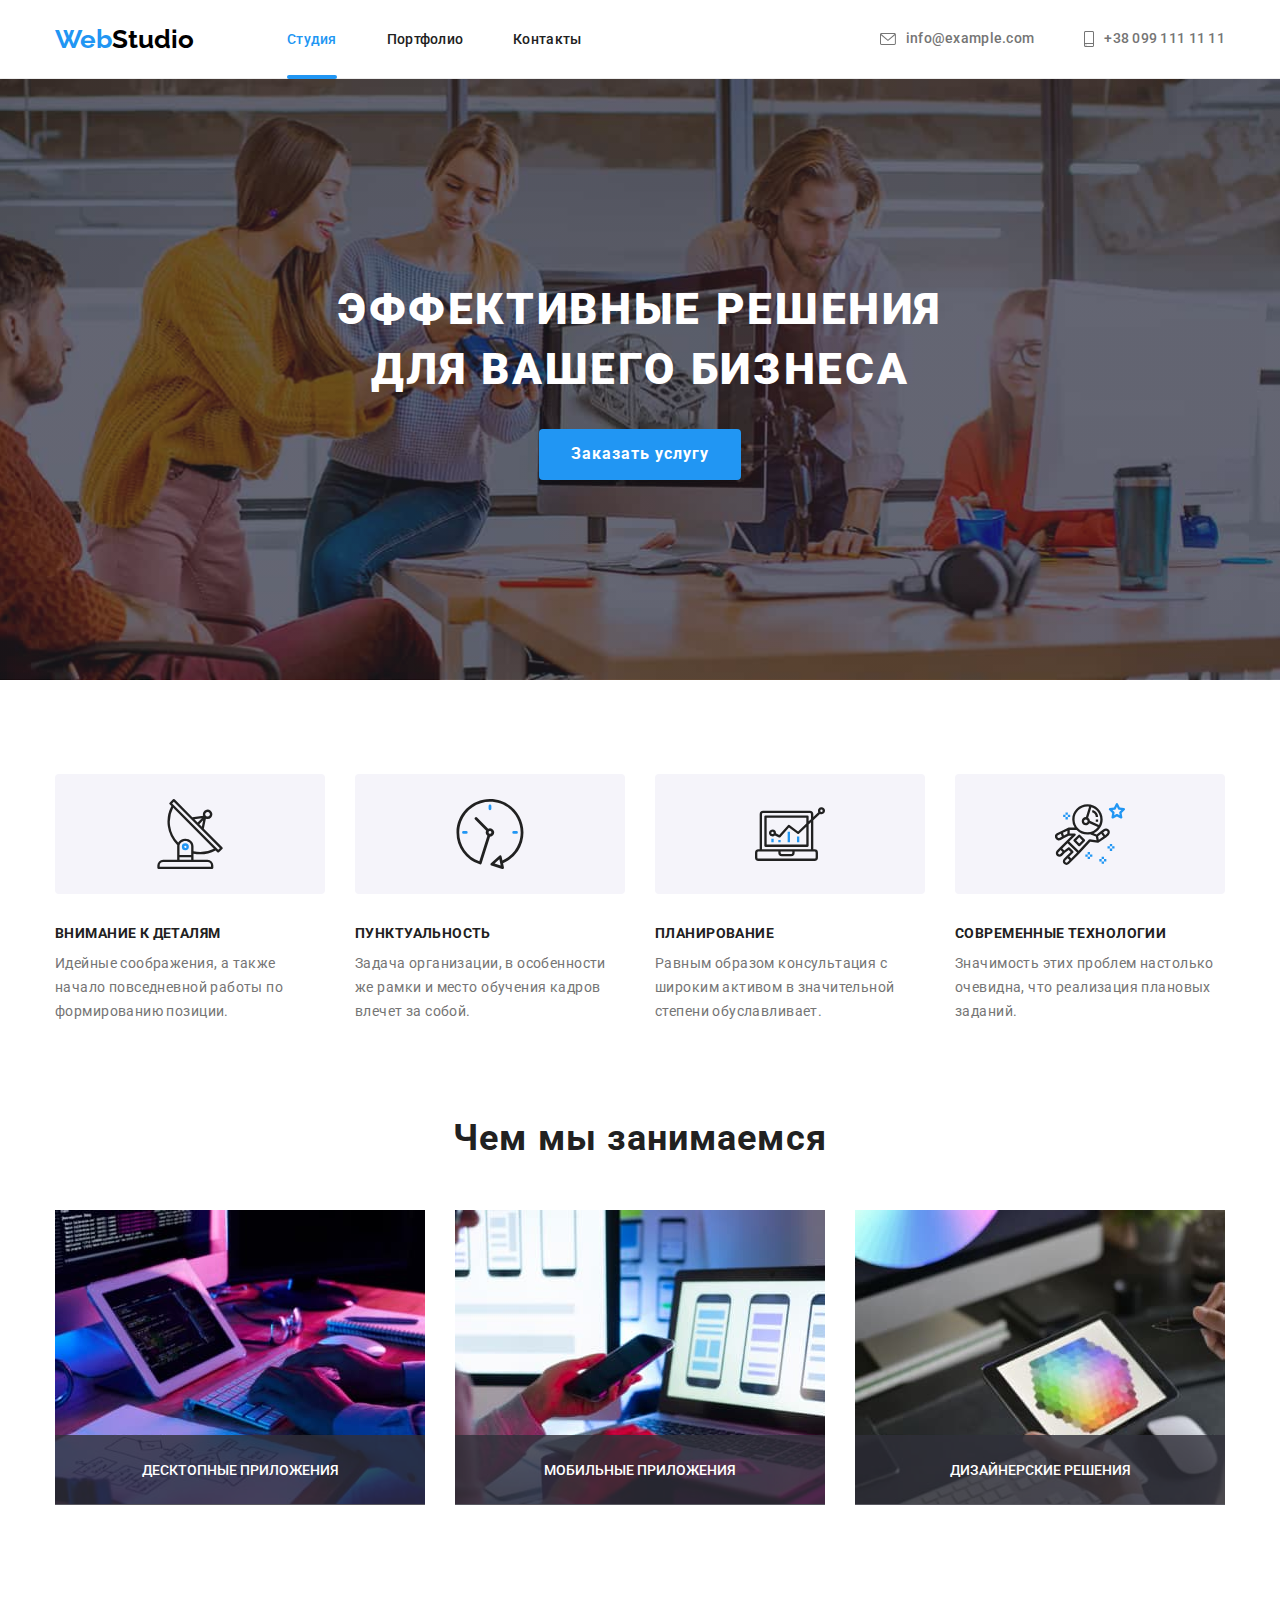
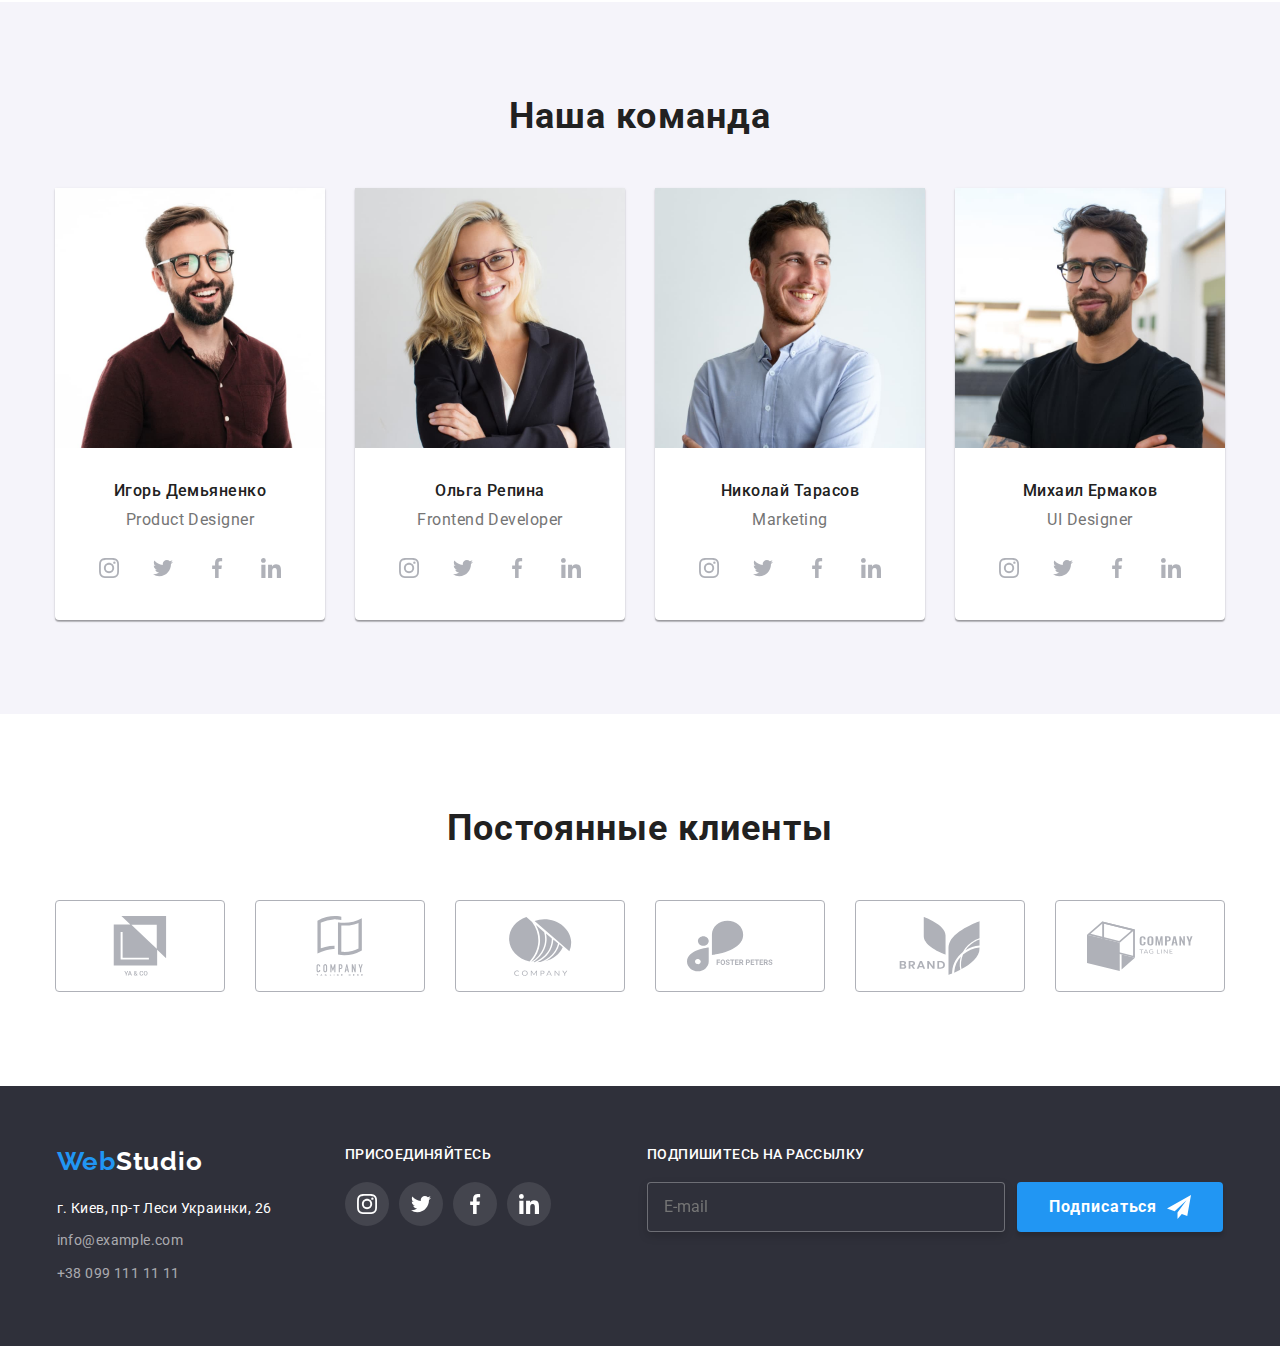
==== commit 5535a31c: "адаптив секций bonnet, skills, team, footer, clients" ====
--- a/index.html
+++ b/index.html
@@ -120,7 +120,7 @@
             <div class="container">
                 <h2 class="headline-hidden">Наши достоинства</h2>
                 <ul class="advantage__list">
-                    <li>
+                    <li class="advantage__item">
                         <div class="dignity">
                             <svg class="dignity__icon">
                                 <use href="./images/sprite.svg#skills-antenna-1"></use>
@@ -130,7 +130,7 @@
                         <p class="dignity__text">Идейные соображения, а также начало повседневной работы по формированию
                             позиции.</p>
                     </li>
-                    <li>
+                    <li class="advantage__item">
                         <div class="dignity">
                             <svg class="dignity__icon">
                                 <use href="./images/sprite.svg#skills-clock-2"></use>
@@ -141,7 +141,7 @@
                             влечет за
                             собой.</p>
                     </li>
-                    <li>
+                    <li class="advantage__item">
                         <div class="dignity">
                             <svg class="dignity__icon">
                                 <use href="./images/sprite.svg#skills-diagram-3"></use>
@@ -151,7 +151,7 @@
                         <p class="dignity__text">Равным образом консультация с широким активом в значительной степени
                             обуславливает.</p>
                     </li>
-                    <li>
+                    <li class="advantage__item">
                         <div class="dignity">
                             <svg class="dignity__icon">
                                 <use href="./images/sprite.svg#skills-astronaut-4"></use>
@@ -165,9 +165,9 @@
             </div>
         </section>
         <!-- Чем мы занимаемся -->
-        <section class="section">
+        <section class="skills__section">
             <div class="container">
-                <h2 class="headline">Чем мы занимаемся</h2>
+                <h2 class="headline skills__title">Чем мы занимаемся</h2>
                 <ul class="skills__list">
                     <li class="skills__item"><img src="./images/occupation1.jpg" alt="Написание кода" width="370"
                             height="294">
--- a/css/main.min.css
+++ b/css/main.min.css
@@ -1,2 +1,2 @@
-.headline-hidden{position:absolute;width:1px;height:1px;margin:-1px;border:0;padding:0;white-space:nowrap;-webkit-clip-path:inset(100%);clip-path:inset(100%);clip:rect(0 0 0 0);overflow:hidden}/*! modern-normalize v1.1.0 | MIT License | https://github.com/sindresorhus/modern-normalize */*,::after,::before{-webkit-box-sizing:border-box;box-sizing:border-box}html{-moz-tab-size:4;-o-tab-size:4;tab-size:4}html{line-height:1.15;-webkit-text-size-adjust:100%}body{margin:0}body{font-family:system-ui, -apple-system, 'Segoe UI', Roboto, Helvetica, Arial, sans-serif, 'Apple Color Emoji', 'Segoe UI Emoji'}hr{height:0;color:inherit}abbr[title]{-webkit-text-decoration:underline dotted;text-decoration:underline dotted}b,strong{font-weight:bolder}code,kbd,pre,samp{font-family:ui-monospace, SFMono-Regular, Consolas, 'Liberation Mono', Menlo, monospace;font-size:1em}small{font-size:80%}sub,sup{font-size:75%;line-height:0;position:relative;vertical-align:baseline}sub{bottom:-.25em}sup{top:-.5em}table{text-indent:0;border-color:inherit}button,input,optgroup,select,textarea{font-family:inherit;font-size:100%;line-height:1.15;margin:0}button,select{text-transform:none}[type=button],[type=reset],[type=submit],button{-webkit-appearance:button}::-moz-focus-inner{border-style:none;padding:0}:-moz-focusring{outline:1px dotted ButtonText}:-moz-ui-invalid{box-shadow:none}legend{padding:0}progress{vertical-align:baseline}::-webkit-inner-spin-button,::-webkit-outer-spin-button{height:auto}[type=search]{-webkit-appearance:textfield;outline-offset:-2px}::-webkit-search-decoration{-webkit-appearance:none}::-webkit-file-upload-button{-webkit-appearance:button;font:inherit}summary{display:list-item}html{-webkit-box-sizing:border-box;box-sizing:border-box}ul,ol{margin:0;padding:0;list-style:none}input,button,textarea,select{font:inherit;border:none}h1,h2,h3,h4,h5,h6,p{margin:0;padding:0}body{margin:0;font-family:"Roboto",sans-serif;color:#757575;text-decoration:none}.container{max-width:1200px;padding-left:15px;padding-right:15px;margin-left:auto;margin-right:auto}.section{padding-top:94px;padding-bottom:94px}.headline{font-weight:700;font-size:2.25rem;line-height:1.16;margin-bottom:50px;text-align:center;letter-spacing:0.03em;color:#212121}.header{border-bottom:1px solid #ececec}.header-logo,.header-logo:focus{margin-right:93px;font-family:"Raleway",sans-serif;font-weight:700;font-size:26px;line-height:1.19;color:#000000;text-decoration:none}.header-logo__blue{color:#2196f3}.header-nav{margin-bottom:30px;margin-top:30px}@media screen and (min-width: 480px){.header__section{display:-webkit-box;display:-ms-flexbox;display:flex;-webkit-box-align:center;-ms-flex-align:center;align-items:center}}@media screen and (min-width: 480px){.header-nav__list{display:-webkit-box;display:-ms-flexbox;display:flex}}.header-nav__link{position:relative;padding-top:30px;padding-bottom:30px;font-weight:500;font-size:14px;line-height:1.3;letter-spacing:0.02em;text-decoration:none;color:#212121;-webkit-transition-property:color;transition-property:color;-webkit-transition-duration:250ms;transition-duration:250ms}.header-nav__link:hover,.header-nav__link:focus{-webkit-transition-timing-function:cubic-bezier(0.4, 0, 0.2, 1);transition-timing-function:cubic-bezier(0.4, 0, 0.2, 1);color:#2196f3}.header-nav__item{margin-right:50px}.header-nav__item:last-child{margin-right:0}.header-nav__aktiv{color:#2196f3}.header-nav__aktiv::after{position:absolute;content:'';bottom:-2px;left:0;width:100%;height:4px;background:#2196f3;border-radius:2px}@media screen and (min-width: 480px){.connection{display:-webkit-box;display:-ms-flexbox;display:flex;margin-left:auto}}@media screen and (min-width: 480px){.connection-list{display:-webkit-box;display:-ms-flexbox;display:flex}}.connection-list__link{padding-top:20px;padding-bottom:20px;font-weight:500;font-size:14px;line-height:1.14;letter-spacing:0.02em;text-decoration:none;color:#757575;-webkit-transition-property:color;transition-property:color;-webkit-transition-duration:250ms;transition-duration:250ms}@media screen and (min-width: 480px){.connection-list__link{display:-webkit-box;display:-ms-flexbox;display:flex;-webkit-box-pack:center;-ms-flex-pack:center;justify-content:center;-webkit-box-align:center;-ms-flex-align:center;align-items:center}}.connection-list__link:hover,.connection-list__link:focus{-webkit-transition-timing-function:cubic-bezier(0.4, 0, 0.2, 1);transition-timing-function:cubic-bezier(0.4, 0, 0.2, 1);color:#2196f3}.connection-list__icon-mail{fill:currentColor;margin-right:10px;width:16px;height:12px}.connection-list__icon-phone{fill:currentColor;margin-right:10px;width:10px;height:16px}.connection-list__item{margin-right:50px}.connection-list__item:last-child{margin-right:0}.backdrop{z-index:10;position:fixed;top:0;left:0;width:100%;height:100%;background:rgba(0,0,0,0.2);-webkit-transition-duration:250ms;transition-duration:250ms;-webkit-transition-property:all;transition-property:all}@media screen and (min-width: 480px){.backdrop{display:-webkit-box;display:-ms-flexbox;display:flex;-webkit-box-align:center;-ms-flex-align:center;align-items:center;-webkit-box-pack:center;-ms-flex-pack:center;justify-content:center}}.modal{position:relative;min-height:581px;min-width:528px;background-color:white}.backdrop.is-hidden{opacity:0;pointer-events:none}.modal__button-exit{border:none;color:black;background-color:transparent;-webkit-transition-duration:250ms;transition-duration:250ms;-webkit-transition-property:color;transition-property:color;cursor:pointer}.modal__button-exit:hover,.modal__button-exit:focus{-webkit-transition-timing-function:cubic-bezier(0.4, 0, 0.2, 1);transition-timing-function:cubic-bezier(0.4, 0, 0.2, 1);color:#2196f3}.modal__icon-exit{position:absolute;top:0.5rem;right:0.5rem;padding:5px;width:1.875rem;height:1.875rem;fill:currentColor;border:1px solid rgba(0,0,0,0.1);border-radius:50%}.modal__title{padding:20px 40px 0 40px;font-family:"Roboto",sans-serif;font-style:normal;font-weight:700;font-size:1.25rem;line-height:1.4375rem;text-align:center;letter-spacing:0.03em;color:#212121}.modal__fields{margin:10px 40px 0 40px;position:relative}.modal__label{padding-bottom:0.25rem;display:block;text-align:left;font-family:"Roboto",sans-serif;font-style:normal;font-weight:400;font-size:0.75rem;line-height:0.875rem;letter-spacing:0.01em;color:#757575}.modal__input{display:block;color:#212121;border:1px solid rgba(33,33,33,0.2);-webkit-box-sizing:border-box;box-sizing:border-box;border-radius:4px;padding-left:42px;width:100%;height:40px;outline:none;transition-property:border, -webkit-box-shadow;-webkit-transition-property:border, -webkit-box-shadow;transition-property:box-shadow, border;transition-property:box-shadow, border, -webkit-box-shadow;-webkit-transition-duration:250ms;transition-duration:250ms}.modal__input:focus{-webkit-box-shadow:0px 1px 3px rgba(0,0,0,0.12),0px 1px 1px rgba(0,0,0,0.14),0px 2px 1px rgba(0,0,0,0.2);box-shadow:0px 1px 3px rgba(0,0,0,0.12),0px 1px 1px rgba(0,0,0,0.14),0px 2px 1px rgba(0,0,0,0.2);border:1px solid #2196f3;border-radius:4px}.modal__comments{padding:0.75rem 1rem;width:100%;min-height:120px;resize:none;outline:none;border:1px solid rgba(33,33,33,0.2);-webkit-box-sizing:border-box;box-sizing:border-box;border-radius:4px;-webkit-transition-property:border;transition-property:border;-webkit-transition-duration:250ms;transition-duration:250ms}.modal__comments:focus{-webkit-box-shadow:0px 1px 3px rgba(0,0,0,0.12),0px 1px 1px rgba(0,0,0,0.14),0px 2px 1px rgba(0,0,0,0.2);box-shadow:0px 1px 3px rgba(0,0,0,0.12),0px 1px 1px rgba(0,0,0,0.14),0px 2px 1px rgba(0,0,0,0.2);border:1px solid #2196f3;border-radius:4px}.modal__comments::-webkit-input-placeholder{font-family:"Roboto",sans-serif;font-style:normal;font-weight:400;font-size:0.875rem;line-height:1rem;letter-spacing:0.01em;color:rgba(117,117,117,0.5)}.modal__comments:-ms-input-placeholder{font-family:"Roboto",sans-serif;font-style:normal;font-weight:400;font-size:0.875rem;line-height:1rem;letter-spacing:0.01em;color:rgba(117,117,117,0.5)}.modal__comments::-ms-input-placeholder{font-family:"Roboto",sans-serif;font-style:normal;font-weight:400;font-size:0.875rem;line-height:1rem;letter-spacing:0.01em;color:rgba(117,117,117,0.5)}.modal__comments::placeholder{font-family:"Roboto",sans-serif;font-style:normal;font-weight:400;font-size:0.875rem;line-height:1rem;letter-spacing:0.01em;color:rgba(117,117,117,0.5)}.modal__fields-rights{position:relative;margin:1.25rem 2.5rem 0 4.75rem}.modal__rights{font-family:"Roboto",sans-serif;font-style:normal;font-weight:400;font-size:0.875rem;line-height:1.5rem;letter-spacing:0.03em;color:#757575}.modal__rights-link{font-family:"Roboto",sans-serif;font-style:normal;font-weight:400;font-size:0.875rem;line-height:0.9rem;letter-spacing:0.03em;color:#2196f3}.modal__button{margin-top:30px;margin-bottom:40px;width:200px;height:50px;color:#fff;background:#2196f3;-webkit-box-shadow:0px 4px 4px rgba(0,0,0,0.15);box-shadow:0px 4px 4px rgba(0,0,0,0.15);border-radius:4px;-webkit-transition-property:background;transition-property:background;-webkit-transition-duration:250ms;transition-duration:250ms;cursor:pointer}.modal__button:hover{-webkit-transition-timing-function:cubic-bezier(0.4, 0, 0.2, 1);transition-timing-function:cubic-bezier(0.4, 0, 0.2, 1);background:#188CE8}.modal__box{color:#188CE8}.modal__people{position:absolute;top:2rem;left:1rem;width:12px;height:12px;-webkit-transition-property:fill;transition-property:fill;-webkit-transition-duration:250ms;transition-duration:250ms}.modal__input:focus+.modal__people{-webkit-transition-timing-function:cubic-bezier(0.4, 0, 0.2, 1);transition-timing-function:cubic-bezier(0.4, 0, 0.2, 1);fill:currentColor}.modal__phone{position:absolute;top:2rem;left:1rem;width:13px;height:13px;-webkit-transition-property:fill;transition-property:fill;-webkit-transition-duration:250ms;transition-duration:250ms}.modal__input:focus+.modal__phone{-webkit-transition-timing-function:cubic-bezier(0.4, 0, 0.2, 1);transition-timing-function:cubic-bezier(0.4, 0, 0.2, 1);fill:currentColor}.modal__mail{position:absolute;top:2rem;left:1rem;width:15px;height:12px;-webkit-transition-property:fill;transition-property:fill;-webkit-transition-duration:250ms;transition-duration:250ms}.modal__input:focus+.modal__mail{-webkit-transition-timing-function:cubic-bezier(0.4, 0, 0.2, 1);transition-timing-function:cubic-bezier(0.4, 0, 0.2, 1);fill:currentColor}.modal__checkbox::before{content:"";position:absolute;top:0.2rem;left:-1rem;display:block;width:1rem;height:1rem;border:solid 2px #212121;border-radius:2px}.modal__checkbox::after{content:"";position:absolute;top:0.2rem;left:-1rem;display:block;width:1rem;height:1rem;border-radius:2px;background:#2196f3;background-position:center;background-repeat:no-repeat;background-image:url("data:image/svg+xml,%3csvg width='13' height='10' viewBox='0 0 13 10' fill='none' xmlns='http://www.w3.org/2000/svg'%3e%3cpath d='M1.95703 4.75166L1.88825 4.68604L1.81923 4.75141L0.93123 5.59258L0.854858 5.66492L0.930974 5.73753L4.42671 9.07236L4.49574 9.1382L4.56476 9.07236L12.069 1.91352L12.1449 1.84116L12.069 1.76881L11.1873 0.927644L11.1183 0.861826L11.0493 0.927611L4.49577 7.17353L1.95703 4.75166Z' fill='white' stroke='white' stroke-width='0.2'/%3e%3c/svg%3e");opacity:0;-webkit-transition-property:opacity;transition-property:opacity;-webkit-transition-duration:250ms;transition-duration:250ms}.modal__rights-checkbox:checked+.modal__checkbox::after{opacity:1}.bonnet{background-image:-webkit-gradient(linear, left top, right top, from(rgba(47,48,58,0.4)), to(rgba(47,48,58,0.4))),url(../images/people.jpg);background-image:linear-gradient(to right, rgba(47,48,58,0.4), rgba(47,48,58,0.4)),url(../images/people.jpg);background-color:rgba(47,48,58,0.4);background-position:center;background-size:cover;background-repeat:no-repeat}.bonnet-section{background-color:#2f303a;padding-top:200px;padding-bottom:200px;text-align:center}.bonnet__title{margin-bottom:30px;font-weight:900;font-size:44px;line-height:1.4;text-align:center;letter-spacing:0.06em;text-transform:uppercase;color:#fff}.bonnet__order{padding:10px 32px;font-weight:700;font-size:1rem;line-height:1.9;letter-spacing:0.06em;color:#fff;background:#2196f3;border-radius:4px;outline:none;-webkit-box-shadow:0px 4px 4px rgba(0,0,0,0.15);box-shadow:0px 4px 4px rgba(0,0,0,0.15);-webkit-transition-property:background;transition-property:background;-webkit-transition-duration:250ms;transition-duration:250ms;cursor:pointer}.bonnet__order:focus{-webkit-transition-timing-function:cubic-bezier(0.4, 0, 0.2, 1);transition-timing-function:cubic-bezier(0.4, 0, 0.2, 1);background:#188CE8}.advantage{padding-bottom:0}@media screen and (min-width: 480px){.advantage__list{display:-webkit-box;display:-ms-flexbox;display:flex}}.advantage__list>li{margin-right:30px}.advantage__list>li:last-child{margin-right:0}.dignity{width:270px;height:120px;margin-bottom:30px;border-radius:4px;background-color:#F5F4FA}@media screen and (min-width: 480px){.dignity{display:-webkit-box;display:-ms-flexbox;display:flex;-webkit-box-align:center;-ms-flex-align:center;align-items:center;-webkit-box-pack:center;-ms-flex-pack:center;justify-content:center}}.dignity__icon{width:70px;height:70px}.dignity__title{padding-bottom:10px;font-weight:700;font-size:0.875rem;line-height:1.14rem;letter-spacing:0.03em;text-transform:uppercase;color:#212121}.dignity__text{width:270px;font-weight:400;font-size:14px;line-height:1.71;letter-spacing:0.03em}@media screen and (min-width: 480px){.skills__list{display:-webkit-box;display:-ms-flexbox;display:flex;-webkit-box-pack:justify;-ms-flex-pack:justify;justify-content:space-between}}.skills__item{position:relative;z-index:1}.skills__text{position:absolute;bottom:3px;left:0;padding:27px 82px;font-family:"Roboto",sans-serif;font-weight:500;font-size:0.875rem;line-height:1rem;text-align:center;text-transform:uppercase;color:#fff;background:rgba(47,48,58,0.8);width:100%}.section-team{padding-top:94px;background-color:#f5f4fa}.team{display:-webkit-box;display:-ms-flexbox;display:flex;-ms-flex-wrap:wrap;flex-wrap:wrap;-webkit-box-pack:center;-ms-flex-pack:center;justify-content:center}@media screen and (min-width: 480px){.team{display:-webkit-box;display:-ms-flexbox;display:flex;-webkit-box-pack:center;-ms-flex-pack:center;justify-content:center;-ms-flex-wrap:wrap;flex-wrap:wrap}}@media screen and (min-width: 768px) and (max-width: 1199px){.team{display:-webkit-box;display:-ms-flexbox;display:flex;-ms-flex-wrap:wrap;flex-wrap:wrap;-webkit-box-pack:center;-ms-flex-pack:center;justify-content:center}}@media screen and (min-width: 1200px){.team{display:-webkit-box;display:-ms-flexbox;display:flex;-webkit-box-pack:justify;-ms-flex-pack:justify;justify-content:space-between}}.team__item{width:270px;background-color:#fff;text-align:center;-webkit-box-shadow:0px 1px 3px rgba(0,0,0,0.12),0px 1px 1px rgba(0,0,0,0.14),0px 2px 1px rgba(0,0,0,0.2);box-shadow:0px 1px 3px rgba(0,0,0,0.12),0px 1px 1px rgba(0,0,0,0.14),0px 2px 1px rgba(0,0,0,0.2);border-radius:0px 0px 4px 4px;margin:0 0 30px 0}@media screen and (min-width: 480px) and (max-width: 767px){.team__item{width:450px;height:622px}}@media screen and (min-width: 768px) and (max-width: 1199px){.team__item{width:354px;height:536px;margin:0 30px 30px 0}}@media screen and (min-width: 1200px){.team__item{width:270px;margin:0}}.team_image{width:270px;height:260px}@media screen and (min-width: 480px) and (max-width: 767px){.team_image{width:450px;height:460px}}@media screen and (min-width: 768px) and (max-width: 1199px){.team_image{width:354px;height:374px}}@media screen and (min-width: 1200px){.team_image{width:270px;height:260px}}.team__box{padding-top:30px}.team__title{font-weight:500;font-size:1rem;padding-bottom:10px;line-height:1.18rem;letter-spacing:0.03em;color:#212121}.team__text{font-weight:400;font-size:1rem;line-height:1.18rem;letter-spacing:0.03em}.team-list{display:-webkit-box;display:-ms-flexbox;display:flex;-webkit-box-align:center;-ms-flex-align:center;align-items:center;-webkit-box-pack:center;-ms-flex-pack:center;justify-content:center;color:#fff;padding:1rem 32px 30px 32px}.team-list__item-icon{display:-webkit-box;display:-ms-flexbox;display:flex;-webkit-box-align:center;-ms-flex-align:center;align-items:center;-webkit-box-pack:center;-ms-flex-pack:center;justify-content:center}.team-list__link-icon{display:-webkit-box;display:-ms-flexbox;display:flex;-webkit-box-align:center;-ms-flex-align:center;align-items:center;-webkit-box-pack:center;-ms-flex-pack:center;justify-content:center;border-radius:50%;width:44px;height:44px;color:#AFB1B8;-webkit-transition-property:background-color, border-radius;transition-property:background-color, border-radius;-webkit-transition-duration:250ms;transition-duration:250ms}.team-list__link-icon:hover,.team-list__link-icon:focus{-webkit-transition-timing-function:cubic-bezier(0.4, 0, 0.2, 1);transition-timing-function:cubic-bezier(0.4, 0, 0.2, 1);-webkit-transition-property:background-color;transition-property:background-color;color:#fff;background-color:#2196f3}.team-list__item-icon+.team-list__item-icon{margin-left:10px}.team-list__our-icon{width:20px;height:20px;fill:currentColor}.clients{display:-webkit-box;display:-ms-flexbox;display:flex;-ms-flex-wrap:wrap;flex-wrap:wrap;-webkit-box-pack:center;-ms-flex-pack:center;justify-content:center;-webkit-box-align:center;-ms-flex-align:center;align-items:center}@media screen and (min-width: 1200px){.clients{-ms-flex-wrap:nowrap;flex-wrap:nowrap}}.clients__list{display:-webkit-box;display:-ms-flexbox;display:flex;-ms-flex-wrap:wrap;flex-wrap:wrap}@media screen and (min-width: 780px){.clients__list{width:226px;height:92px}}@media screen and (min-width: 1200px){.clients__list{width:170px;height:92px}}@media screen and (min-width: 1200px){.clients__list+.clients__list{margin-left:30px}}.clients__link{width:210px;height:92px;border:1px solid #AFB1B8;-webkit-box-sizing:border-box;box-sizing:border-box;border-radius:4px;border-color:#AFB1B8;cursor:pointer;padding:12px 30px;color:#afb1b8;-webkit-transition-duration:250ms;transition-duration:250ms;-webkit-transition-property:color, border-color;transition-property:color, border-color}.clients__link:hover,.clients__link:focus{-webkit-transition-timing-function:cubic-bezier(0.4, 0, 0.2, 1);transition-timing-function:cubic-bezier(0.4, 0, 0.2, 1);color:#2196f3;border-color:#2196f3}.clients__list-icon{fill:currentColor;width:106px;height:60px}.footer{padding-top:60px;padding-bottom:60px;background-color:#2f303a}@media screen and (min-width: 480px){.footer__section{display:-webkit-box;display:-ms-flexbox;display:flex}}.footer__logo,.footer__logo:focus{font-family:"Raleway",sans-serif;font-weight:700;font-size:26px;line-height:1.19;letter-spacing:0.03em;color:#fff;text-decoration:none}.footer__logo-blue{color:#2196f3}.footer-list{margin-top:20px}.footer-list__item{padding-bottom:9px}.footer-list__item:last-child{padding-bottom:0}.location-address,.location-address:focus{font-style:normal;font-weight:400;font-size:14px;line-height:1.71;letter-spacing:0.03em;color:#fff;text-decoration:none}.footer-list__connection,.footer-list__connection:focus{font-style:normal;text-decoration:none;font-weight:400;font-size:14px;line-height:1.7;letter-spacing:0.03em;color:rgba(255,255,255,0.6)}.footer-list__connection:last-child{margin-bottom:0}.title-join{margin-bottom:20px;font-family:"Roboto",sans-serif;font-weight:500;font-size:14px;line-height:16px;letter-spacing:0.03em;color:#fff}@media screen and (min-width: 1200px){.footer-social{margin-left:70px}}.footer-social__media{display:-webkit-box;display:-ms-flexbox;display:flex}.footer-social__link{display:-webkit-box;display:-ms-flexbox;display:flex;-webkit-box-pack:center;-ms-flex-pack:center;justify-content:center;-webkit-box-align:center;-ms-flex-align:center;align-items:center;width:44px;height:44px;background-color:rgba(255,255,255,0.1);border-radius:50%;cursor:pointer;-webkit-transition-property:background-color;transition-property:background-color;-webkit-transition-duration:250ms;transition-duration:250ms}.footer-social__list+.footer-social__list{margin-left:10px}.footer-social__list>.footer-social__link:hover,.footer-social__list>.footer-social__link:focus{-webkit-transition-timing-function:cubic-bezier(0.4, 0, 0.2, 1);transition-timing-function:cubic-bezier(0.4, 0, 0.2, 1);background-color:#2196f3}.footer-social__icon{fill:#fff;width:20px;height:20px}@media screen and (min-width: 1200px){.footer__subscribe{margin-left:93px}}@media screen and (min-width: 480px){.footer-form{display:-webkit-box;display:-ms-flexbox;display:flex;-webkit-box-pack:center;-ms-flex-pack:center;justify-content:center;-webkit-box-align:center;-ms-flex-align:center;align-items:center}}@media screen and (min-width: 768px){.footer-form{display:-webkit-box;display:-ms-flexbox;display:flex;-webkit-box-pack:center;-ms-flex-pack:center;justify-content:center;-webkit-box-align:center;-ms-flex-align:center;align-items:center}}.footer-form__input{width:358px;height:50px;padding:1rem 1rem;background:#2F303A;outline:none;border:1px solid rgba(255,255,255,0.3);-webkit-box-sizing:border-box;box-sizing:border-box;-webkit-filter:drop-shadow(0px 4px 4px rgba(0,0,0,0.15));filter:drop-shadow(0px 4px 4px rgba(0,0,0,0.15));border-radius:4px;color:#fff}.footer-form__button{margin-left:0.75rem;cursor:pointer}@media screen and (min-width: 480px){.footer-form__button{display:-webkit-box;display:-ms-flexbox;display:flex;-webkit-box-pack:center;-ms-flex-pack:center;justify-content:center;-webkit-box-align:center;-ms-flex-align:center;align-items:center}}@media screen and (min-width: 768px){.footer-form__button{display:-webkit-box;display:-ms-flexbox;display:flex;-webkit-box-pack:center;-ms-flex-pack:center;justify-content:center;-webkit-box-align:center;-ms-flex-align:center;align-items:center}}.footer-form__icon-airplane{width:24px;height:24px;margin-left:10px;fill:currentColor}
+.headline-hidden{position:absolute;width:1px;height:1px;margin:-1px;border:0;padding:0;white-space:nowrap;-webkit-clip-path:inset(100%);clip-path:inset(100%);clip:rect(0 0 0 0);overflow:hidden}/*! modern-normalize v1.1.0 | MIT License | https://github.com/sindresorhus/modern-normalize */*,::after,::before{-webkit-box-sizing:border-box;box-sizing:border-box}html{-moz-tab-size:4;-o-tab-size:4;tab-size:4}html{line-height:1.15;-webkit-text-size-adjust:100%}body{margin:0}body{font-family:system-ui, -apple-system, "Segoe UI", Roboto, Helvetica, Arial, sans-serif, "Apple Color Emoji", "Segoe UI Emoji"}hr{height:0;color:inherit}abbr[title]{-webkit-text-decoration:underline dotted;text-decoration:underline dotted}b,strong{font-weight:bolder}code,kbd,pre,samp{font-family:ui-monospace, SFMono-Regular, Consolas, "Liberation Mono", Menlo, monospace;font-size:1em}small{font-size:80%}sub,sup{font-size:75%;line-height:0;position:relative;vertical-align:baseline}sub{bottom:-0.25em}sup{top:-0.5em}table{text-indent:0;border-color:inherit}button,input,optgroup,select,textarea{font-family:inherit;font-size:100%;line-height:1.15;margin:0}button,select{text-transform:none}[type="button"],[type="reset"],[type="submit"],button{-webkit-appearance:button}::-moz-focus-inner{border-style:none;padding:0}:-moz-focusring{outline:1px dotted ButtonText}:-moz-ui-invalid{box-shadow:none}legend{padding:0}progress{vertical-align:baseline}::-webkit-inner-spin-button,::-webkit-outer-spin-button{height:auto}[type="search"]{-webkit-appearance:textfield;outline-offset:-2px}::-webkit-search-decoration{-webkit-appearance:none}::-webkit-file-upload-button{-webkit-appearance:button;font:inherit}summary{display:list-item}html{-webkit-box-sizing:border-box;box-sizing:border-box}ul,ol{margin:0;padding:0;list-style:none}input,button,textarea,select{font:inherit;border:none}h1,h2,h3,h4,h5,h6,p{margin:0;padding:0}body{margin:0;font-family:"Roboto",sans-serif;color:#757575;text-decoration:none}.container{max-width:1200px;padding-left:15px;padding-right:15px;margin-left:auto;margin-right:auto}.section{padding-top:94px;padding-bottom:94px}.headline{font-weight:700;font-size:2.25rem;line-height:1.16;margin-bottom:50px;text-align:center;letter-spacing:0.03em;color:#212121}.header{border-bottom:1px solid #ececec}.header-logo,.header-logo:focus{margin-right:93px;font-family:"Raleway",sans-serif;font-weight:700;font-size:26px;line-height:1.19;color:#000000;text-decoration:none}.header-logo__blue{color:#2196f3}.header-nav{margin-bottom:30px;margin-top:30px}@media screen and (min-width: 480px){.header__section{display:-webkit-box;display:-ms-flexbox;display:flex;-webkit-box-align:center;-ms-flex-align:center;align-items:center}}@media screen and (min-width: 480px){.header-nav__list{display:-webkit-box;display:-ms-flexbox;display:flex}}.header-nav__link{position:relative;padding-top:30px;padding-bottom:30px;font-weight:500;font-size:14px;line-height:1.3;letter-spacing:0.02em;text-decoration:none;color:#212121;-webkit-transition-property:color;transition-property:color;-webkit-transition-duration:250ms;transition-duration:250ms}.header-nav__link:hover,.header-nav__link:focus{-webkit-transition-timing-function:cubic-bezier(0.4, 0, 0.2, 1);transition-timing-function:cubic-bezier(0.4, 0, 0.2, 1);color:#2196f3}.header-nav__item{margin-right:50px}.header-nav__item:last-child{margin-right:0}.header-nav__aktiv{color:#2196f3}.header-nav__aktiv::after{position:absolute;content:"";bottom:-2px;left:0;width:100%;height:4px;background:#2196f3;border-radius:2px}@media screen and (min-width: 480px){.connection{display:-webkit-box;display:-ms-flexbox;display:flex;margin-left:auto}}@media screen and (min-width: 480px){.connection-list{display:-webkit-box;display:-ms-flexbox;display:flex}}.connection-list__link{padding-top:20px;padding-bottom:20px;font-weight:500;font-size:14px;line-height:1.14;letter-spacing:0.02em;text-decoration:none;color:#757575;-webkit-transition-property:color;transition-property:color;-webkit-transition-duration:250ms;transition-duration:250ms}@media screen and (min-width: 480px){.connection-list__link{display:-webkit-box;display:-ms-flexbox;display:flex;-webkit-box-pack:center;-ms-flex-pack:center;justify-content:center;-webkit-box-align:center;-ms-flex-align:center;align-items:center}}.connection-list__link:hover,.connection-list__link:focus{-webkit-transition-timing-function:cubic-bezier(0.4, 0, 0.2, 1);transition-timing-function:cubic-bezier(0.4, 0, 0.2, 1);color:#2196f3}.connection-list__icon-mail{fill:currentColor;margin-right:10px;width:16px;height:12px}.connection-list__icon-phone{fill:currentColor;margin-right:10px;width:10px;height:16px}.connection-list__item{margin-right:50px}.connection-list__item:last-child{margin-right:0}.backdrop{display:-webkit-box;display:-ms-flexbox;display:flex;-webkit-box-align:center;-ms-flex-align:center;align-items:center;-webkit-box-pack:center;-ms-flex-pack:center;justify-content:center;z-index:10;position:fixed;top:0;left:0;width:100%;height:100%;background:rgba(0,0,0,0.2);-webkit-transition-duration:250ms;transition-duration:250ms;-webkit-transition-property:all;transition-property:all}.modal{position:relative;min-height:581px;min-width:528px;background-color:white}.backdrop.is-hidden{opacity:0;pointer-events:none}.modal__button-exit{border:none;color:black;background-color:transparent;-webkit-transition-duration:250ms;transition-duration:250ms;-webkit-transition-property:color;transition-property:color;cursor:pointer}.modal__button-exit:hover,.modal__button-exit:focus{-webkit-transition-timing-function:cubic-bezier(0.4, 0, 0.2, 1);transition-timing-function:cubic-bezier(0.4, 0, 0.2, 1);color:#2196f3}.modal__icon-exit{position:absolute;top:0.5rem;right:0.5rem;padding:5px;width:1.875rem;height:1.875rem;fill:currentColor;border:1px solid rgba(0,0,0,0.1);border-radius:50%}.modal__title{padding:20px 40px 0 40px;font-family:"Roboto",sans-serif;font-style:normal;font-weight:700;font-size:1.25rem;line-height:1.4375rem;text-align:center;letter-spacing:0.03em;color:#212121}.modal__fields{margin:10px 40px 0 40px;position:relative}.modal__label{padding-bottom:0.25rem;display:block;text-align:left;font-family:"Roboto",sans-serif;font-style:normal;font-weight:400;font-size:0.75rem;line-height:0.875rem;letter-spacing:0.01em;color:#757575}.modal__input{display:block;color:#212121;border:1px solid rgba(33,33,33,0.2);-webkit-box-sizing:border-box;box-sizing:border-box;border-radius:4px;padding-left:42px;width:100%;height:40px;outline:none;transition-property:border, -webkit-box-shadow;-webkit-transition-property:border, -webkit-box-shadow;transition-property:box-shadow, border;transition-property:box-shadow, border, -webkit-box-shadow;-webkit-transition-duration:250ms;transition-duration:250ms}.modal__input:focus{-webkit-box-shadow:0px 1px 3px rgba(0,0,0,0.12),0px 1px 1px rgba(0,0,0,0.14),0px 2px 1px rgba(0,0,0,0.2);box-shadow:0px 1px 3px rgba(0,0,0,0.12),0px 1px 1px rgba(0,0,0,0.14),0px 2px 1px rgba(0,0,0,0.2);border:1px solid #2196f3;border-radius:4px}.modal__comments{padding:0.75rem 1rem;width:100%;min-height:120px;resize:none;outline:none;border:1px solid rgba(33,33,33,0.2);-webkit-box-sizing:border-box;box-sizing:border-box;border-radius:4px;-webkit-transition-property:border;transition-property:border;-webkit-transition-duration:250ms;transition-duration:250ms}.modal__comments:focus{-webkit-box-shadow:0px 1px 3px rgba(0,0,0,0.12),0px 1px 1px rgba(0,0,0,0.14),0px 2px 1px rgba(0,0,0,0.2);box-shadow:0px 1px 3px rgba(0,0,0,0.12),0px 1px 1px rgba(0,0,0,0.14),0px 2px 1px rgba(0,0,0,0.2);border:1px solid #2196f3;border-radius:4px}.modal__comments::-webkit-input-placeholder{font-family:"Roboto",sans-serif;font-style:normal;font-weight:400;font-size:0.875rem;line-height:1rem;letter-spacing:0.01em;color:rgba(117,117,117,0.5)}.modal__comments:-ms-input-placeholder{font-family:"Roboto",sans-serif;font-style:normal;font-weight:400;font-size:0.875rem;line-height:1rem;letter-spacing:0.01em;color:rgba(117,117,117,0.5)}.modal__comments::-ms-input-placeholder{font-family:"Roboto",sans-serif;font-style:normal;font-weight:400;font-size:0.875rem;line-height:1rem;letter-spacing:0.01em;color:rgba(117,117,117,0.5)}.modal__comments::placeholder{font-family:"Roboto",sans-serif;font-style:normal;font-weight:400;font-size:0.875rem;line-height:1rem;letter-spacing:0.01em;color:rgba(117,117,117,0.5)}.modal__fields-rights{position:relative;margin:1.25rem 2.5rem 0 4.75rem}.modal__rights{font-family:"Roboto",sans-serif;font-style:normal;font-weight:400;font-size:0.875rem;line-height:1.5rem;letter-spacing:0.03em;color:#757575}.modal__rights-link{font-family:"Roboto",sans-serif;font-style:normal;font-weight:400;font-size:0.875rem;line-height:0.9rem;letter-spacing:0.03em;color:#2196f3}.modal__button{margin-top:30px;margin-bottom:40px;width:200px;height:50px;color:#fff;background:#2196f3;-webkit-box-shadow:0px 4px 4px rgba(0,0,0,0.15);box-shadow:0px 4px 4px rgba(0,0,0,0.15);border-radius:4px;-webkit-transition-property:background;transition-property:background;-webkit-transition-duration:250ms;transition-duration:250ms;cursor:pointer}.modal__button:hover{-webkit-transition-timing-function:cubic-bezier(0.4, 0, 0.2, 1);transition-timing-function:cubic-bezier(0.4, 0, 0.2, 1);background:#188ce8}.modal__box{color:#188ce8}.modal__people{position:absolute;top:2rem;left:1rem;width:12px;height:12px;-webkit-transition-property:fill;transition-property:fill;-webkit-transition-duration:250ms;transition-duration:250ms}.modal__input:focus+.modal__people{-webkit-transition-timing-function:cubic-bezier(0.4, 0, 0.2, 1);transition-timing-function:cubic-bezier(0.4, 0, 0.2, 1);fill:currentColor}.modal__phone{position:absolute;top:2rem;left:1rem;width:13px;height:13px;-webkit-transition-property:fill;transition-property:fill;-webkit-transition-duration:250ms;transition-duration:250ms}.modal__input:focus+.modal__phone{-webkit-transition-timing-function:cubic-bezier(0.4, 0, 0.2, 1);transition-timing-function:cubic-bezier(0.4, 0, 0.2, 1);fill:currentColor}.modal__mail{position:absolute;top:2rem;left:1rem;width:15px;height:12px;-webkit-transition-property:fill;transition-property:fill;-webkit-transition-duration:250ms;transition-duration:250ms}.modal__input:focus+.modal__mail{-webkit-transition-timing-function:cubic-bezier(0.4, 0, 0.2, 1);transition-timing-function:cubic-bezier(0.4, 0, 0.2, 1);fill:currentColor}.modal__checkbox::before{content:"";position:absolute;top:0.2rem;left:-1rem;display:block;width:1rem;height:1rem;border:solid 2px #212121;border-radius:2px}.modal__checkbox::after{content:"";position:absolute;top:0.2rem;left:-1rem;display:block;width:1rem;height:1rem;border-radius:2px;background:#2196f3;background-position:center;background-repeat:no-repeat;background-image:url("data:image/svg+xml,%3csvg width='13' height='10' viewBox='0 0 13 10' fill='none' xmlns='http://www.w3.org/2000/svg'%3e%3cpath d='M1.95703 4.75166L1.88825 4.68604L1.81923 4.75141L0.93123 5.59258L0.854858 5.66492L0.930974 5.73753L4.42671 9.07236L4.49574 9.1382L4.56476 9.07236L12.069 1.91352L12.1449 1.84116L12.069 1.76881L11.1873 0.927644L11.1183 0.861826L11.0493 0.927611L4.49577 7.17353L1.95703 4.75166Z' fill='white' stroke='white' stroke-width='0.2'/%3e%3c/svg%3e");opacity:0;-webkit-transition-property:opacity;transition-property:opacity;-webkit-transition-duration:250ms;transition-duration:250ms}.modal__rights-checkbox:checked+.modal__checkbox::after{opacity:1}.bonnet{background-image:-webkit-gradient(linear, left top, right top, from(rgba(47,48,58,0.4)), to(rgba(47,48,58,0.4))),url(../../../images/bonnet/people-phone.jpg);background-image:linear-gradient(to right, rgba(47,48,58,0.4), rgba(47,48,58,0.4)),url(../../../images/bonnet/people-phone.jpg);background-color:rgba(47,48,58,0.4);background-position:center;background-size:cover;background-repeat:no-repeat}@media screen and (min-width: 768px){.bonnet{background-image:-webkit-gradient(linear, left top, right top, from(rgba(47,48,58,0.4)), to(rgba(47,48,58,0.4))),url(../../../images/bonnet/people-tablet.jpg);background-image:linear-gradient(to right, rgba(47,48,58,0.4), rgba(47,48,58,0.4)),url(../../../images/bonnet/people-tablet.jpg)}}@media screen and (min-width: 1200px){.bonnet{background-image:-webkit-gradient(linear, left top, right top, from(rgba(47,48,58,0.4)), to(rgba(47,48,58,0.4))),url(../../../images/bonnet/people-desktop.jpg);background-image:linear-gradient(to right, rgba(47,48,58,0.4), rgba(47,48,58,0.4)),url(../../../images/bonnet/people-desktop.jpg)}}.bonnet-section{background-color:#2f303a;padding-top:200px;padding-bottom:200px;text-align:center}.bonnet__title{margin-bottom:30px;font-weight:900;font-size:26px;line-height:2.625rem;text-align:center;letter-spacing:0.06em;text-transform:uppercase;color:#fff}@media screen and (min-width: 768px){.bonnet__title{font-size:1.625rem}}@media screen and (min-width: 1200px){.bonnet__title{font-size:2.75rem;line-height:3.75rem}}.bonnet__order{padding:10px 32px;font-weight:700;font-size:1rem;line-height:1.9;letter-spacing:0.06em;color:#fff;background:#2196f3;border-radius:4px;outline:none;-webkit-box-shadow:0px 4px 4px rgba(0,0,0,0.15);box-shadow:0px 4px 4px rgba(0,0,0,0.15);-webkit-transition-property:background;transition-property:background;-webkit-transition-duration:250ms;transition-duration:250ms;cursor:pointer}.bonnet__order:focus{-webkit-transition-timing-function:cubic-bezier(0.4, 0, 0.2, 1);transition-timing-function:cubic-bezier(0.4, 0, 0.2, 1);background:#188ce8}.advantage{padding-bottom:60px}@media screen and (min-width: 1200px){.advantage{padding-bottom:0}}.advantage__list{display:-webkit-box;display:-ms-flexbox;display:flex;-ms-flex-wrap:wrap;flex-wrap:wrap;-webkit-box-pack:center;-ms-flex-pack:center;justify-content:center}.advantage__item{margin:0 0 30px 0}@media screen and (min-width: 768px){.advantage__item{margin:0 30px 30px 0}}@media screen and (min-width: 1200px){.advantage__item{margin:0 30px 0 0}.advantage__item:last-child{margin-right:0}}.dignity{display:-webkit-box;display:-ms-flexbox;display:flex;-webkit-box-align:center;-ms-flex-align:center;align-items:center;-webkit-box-pack:center;-ms-flex-pack:center;justify-content:center;max-width:450px;height:120px;margin-bottom:30px;border-radius:4px;background-color:#f5f4fa}@media screen and (min-width: 768px){.dignity{width:354px}}@media screen and (min-width: 1200px){.dignity{width:270px}}.dignity__icon{width:70px;height:70px}.dignity__title{padding-bottom:10px;font-weight:700;text-align:center;font-size:0.875rem;line-height:1.14rem;letter-spacing:0.03em;text-transform:uppercase;color:#212121}@media screen and (min-width: 768px){.dignity__title{text-align:left}}.dignity__text{max-width:450px;font-weight:400;font-size:14px;line-height:1.71;letter-spacing:0.03em}@media screen and (min-width: 768px){.dignity__text{width:354px}}@media screen and (min-width: 1200px){.dignity__text{width:270px}}@media screen and (min-width: 1200px){.skills__section{padding-top:94px;padding-bottom:94px}}.skills__title{display:none}@media screen and (min-width: 1200px){.skills__title{display:block}}.skills__list{display:none}@media screen and (min-width: 1200px){.skills__list{display:-webkit-box;display:-ms-flexbox;display:flex;-webkit-box-pack:justify;-ms-flex-pack:justify;justify-content:space-between}}.skills__item{position:relative;z-index:1}.skills__text{position:absolute;bottom:3px;left:0;padding:27px 82px;font-family:"Roboto",sans-serif;font-weight:500;font-size:0.875rem;line-height:1rem;text-align:center;text-transform:uppercase;color:#fff;background:rgba(47,48,58,0.8);width:100%}.section-team{background-color:#f5f4fa;padding-top:60px}@media screen and (min-width: 1200px){.section-team{padding-top:94px}}.team{display:-webkit-box;display:-ms-flexbox;display:flex;-ms-flex-wrap:wrap;flex-wrap:wrap;-webkit-box-pack:center;-ms-flex-pack:center;justify-content:center}@media screen and (min-width: 1200px){.team{-webkit-box-pack:justify;-ms-flex-pack:justify;justify-content:space-between}}.team__item{width:270px;background-color:#fff;text-align:center;-webkit-box-shadow:0px 1px 3px rgba(0,0,0,0.12),0px 1px 1px rgba(0,0,0,0.14),0px 2px 1px rgba(0,0,0,0.2);box-shadow:0px 1px 3px rgba(0,0,0,0.12),0px 1px 1px rgba(0,0,0,0.14),0px 2px 1px rgba(0,0,0,0.2);border-radius:0px 0px 4px 4px;margin:0 0 30px 0}@media screen and (min-width: 480px) and (max-width: 767px){.team__item{width:450px;height:622px}}@media screen and (min-width: 768px) and (max-width: 1199px){.team__item{width:354px;height:536px;margin:0 30px 30px 0}}@media screen and (min-width: 1200px){.team__item{width:270px;margin:0}}.team_image{width:270px;height:260px}@media screen and (min-width: 480px) and (max-width: 767px){.team_image{width:450px;height:460px}}@media screen and (min-width: 768px) and (max-width: 1199px){.team_image{width:354px;height:374px}}@media screen and (min-width: 1200px){.team_image{width:270px;height:260px}}.team__box{padding-top:30px}.team__title{font-weight:500;font-size:1rem;padding-bottom:10px;line-height:1.18rem;letter-spacing:0.03em;color:#212121}.team__text{font-weight:400;font-size:1rem;line-height:1.18rem;letter-spacing:0.03em}.team-list{display:-webkit-box;display:-ms-flexbox;display:flex;-webkit-box-align:center;-ms-flex-align:center;align-items:center;-webkit-box-pack:center;-ms-flex-pack:center;justify-content:center;color:#fff;padding:1rem 32px 30px 32px}.team-list__item-icon{display:-webkit-box;display:-ms-flexbox;display:flex;-webkit-box-align:center;-ms-flex-align:center;align-items:center;-webkit-box-pack:center;-ms-flex-pack:center;justify-content:center}.team-list__link-icon{display:-webkit-box;display:-ms-flexbox;display:flex;-webkit-box-align:center;-ms-flex-align:center;align-items:center;-webkit-box-pack:center;-ms-flex-pack:center;justify-content:center;border-radius:50%;width:44px;height:44px;color:#afb1b8;-webkit-transition-property:background-color, border-radius;transition-property:background-color, border-radius;-webkit-transition-duration:250ms;transition-duration:250ms}.team-list__link-icon:hover,.team-list__link-icon:focus{-webkit-transition-timing-function:cubic-bezier(0.4, 0, 0.2, 1);transition-timing-function:cubic-bezier(0.4, 0, 0.2, 1);-webkit-transition-property:background-color;transition-property:background-color;color:#fff;background-color:#2196f3}.team-list__item-icon+.team-list__item-icon{margin-left:10px}.team-list__our-icon{width:20px;height:20px;fill:currentColor}.clients{display:-webkit-box;display:-ms-flexbox;display:flex;-ms-flex-wrap:wrap;flex-wrap:wrap;-webkit-box-pack:center;-ms-flex-pack:center;justify-content:center;-webkit-box-align:center;-ms-flex-align:center;align-items:center}@media screen and (min-width: 1200px){.clients{-ms-flex-wrap:nowrap;flex-wrap:nowrap}}.clients__list{display:-webkit-box;display:-ms-flexbox;display:flex;-ms-flex-wrap:wrap;flex-wrap:wrap}@media screen and (min-width: 1200px){.clients__list+.clients__list{margin-left:30px}}.clients__link{display:-webkit-box;display:-ms-flexbox;display:flex;-webkit-box-pack:center;-ms-flex-pack:center;justify-content:center;-webkit-box-align:center;-ms-flex-align:center;align-items:center;width:210px;height:92px;margin:0 30px 30px 0;border:1px solid #afb1b8;-webkit-box-sizing:border-box;box-sizing:border-box;border-radius:4px;border-color:#afb1b8;cursor:pointer;padding:12px 30px;color:#afb1b8;-webkit-transition-duration:250ms;transition-duration:250ms;-webkit-transition-property:color, border-color;transition-property:color, border-color}.clients__link:hover,.clients__link:focus{-webkit-transition-timing-function:cubic-bezier(0.4, 0, 0.2, 1);transition-timing-function:cubic-bezier(0.4, 0, 0.2, 1);color:#2196f3;border-color:#2196f3}@media screen and (min-width: 480px){.clients__link{margin:0 30px 30px 0}}@media screen and (min-width: 768px){.clients__link{width:226px;height:92px}}@media screen and (min-width: 1200px){.clients__link{width:170px;height:92px;margin:0}}.clients__list-icon{fill:currentColor;width:106px;height:60px}.footer{padding-top:60px;padding-bottom:60px;background-color:#2f303a}@media screen and (min-width: 768px){.footer__section{display:-webkit-box;display:-ms-flexbox;display:flex;-ms-flex-wrap:wrap;flex-wrap:wrap;-ms-flex-pack:distribute;justify-content:space-around}}.footer__logo,.footer__logo:focus{font-family:"Raleway",sans-serif;font-weight:700;font-size:26px;line-height:1.19;letter-spacing:0.03em;color:#fff;text-decoration:none}@media screen and (max-width: 1200px){.footer__logo,.footer__logo:focus{display:-webkit-box;display:-ms-flexbox;display:flex;-webkit-box-pack:center;-ms-flex-pack:center;justify-content:center}}.footer__logo-blue{color:#2196f3}.footer-list{margin:20px 0 60px 0}@media screen and (min-width: 1200px){.footer-list{margin:20px 0 0 0}}.footer-list__item{text-align:center;padding-bottom:9px}@media screen and (min-width: 1200px){.footer-list__item{text-align:left}}.footer-list__item:last-child{padding-bottom:0}.location-address,.location-address:focus{font-style:normal;font-weight:400;font-size:14px;line-height:1.71;letter-spacing:0.03em;color:#fff;text-decoration:none}.footer-list__connection,.footer-list__connection:focus{font-style:normal;text-decoration:none;font-weight:400;font-size:14px;line-height:1.7;letter-spacing:0.03em;color:rgba(255,255,255,0.6)}.footer-list__connection:last-child{margin-bottom:0}.title-join{margin-bottom:20px;font-family:"Roboto",sans-serif;font-weight:500;font-size:14px;line-height:16px;letter-spacing:0.03em;color:#fff;text-align:center}@media screen and (min-width: 1200px){.title-join{text-align:left}}.footer-social{text-align:center}@media screen and (min-width: 768px){.footer-social{text-align:left;margin:0 0 0 70px}}.footer-social__media{display:-webkit-box;display:-ms-flexbox;display:flex;-webkit-box-pack:center;-ms-flex-pack:center;justify-content:center;margin:0 0 60px 0}@media screen and (min-width: 768px){.footer-social__media{margin:0 0 0 0}}.footer-social__link{display:-webkit-box;display:-ms-flexbox;display:flex;-webkit-box-pack:center;-ms-flex-pack:center;justify-content:center;-webkit-box-align:center;-ms-flex-align:center;align-items:center;width:44px;height:44px;background-color:rgba(255,255,255,0.1);border-radius:50%;cursor:pointer;-webkit-transition-property:background-color;transition-property:background-color;-webkit-transition-duration:250ms;transition-duration:250ms}.footer-social__list+.footer-social__list{margin-left:10px}.footer-social__list>.footer-social__link:hover,.footer-social__list>.footer-social__link:focus{-webkit-transition-timing-function:cubic-bezier(0.4, 0, 0.2, 1);transition-timing-function:cubic-bezier(0.4, 0, 0.2, 1);background-color:#2196f3}.footer-social__icon{fill:#fff;width:20px;height:20px}.footer__subscribe{text-align:center}@media screen and (min-width: 768px){.footer__subscribe{text-align:left;margin-left:93px}}@media screen and (min-width: 1200px){.footer-form{display:-webkit-box;display:-ms-flexbox;display:flex;-ms-flex-wrap:wrap;flex-wrap:wrap;-webkit-box-pack:center;-ms-flex-pack:center;justify-content:center;-webkit-box-align:center;-ms-flex-align:center;align-items:center}}.footer-form__input{width:450px;height:50px;padding:1rem 1rem;background:#2f303a;outline:none;border:1px solid rgba(255,255,255,0.3);-webkit-box-sizing:border-box;box-sizing:border-box;-webkit-filter:drop-shadow(0px 4px 4px rgba(0,0,0,0.15));filter:drop-shadow(0px 4px 4px rgba(0,0,0,0.15));border-radius:4px;color:#fff;margin:0 0 20px 0}@media screen and (min-width: 1200px){.footer-form__input{width:358px;margin:0 0 0 0}}.footer-form__button{text-align:center;display:-webkit-box;display:-ms-flexbox;display:flex;-webkit-box-align:center;-ms-flex-align:center;align-items:center;margin-left:auto;margin-right:auto;cursor:pointer}@media screen and (min-width: 1200px){.footer-form__button{margin-left:0.75rem;margin-right:0}}.footer-form__icon-airplane{width:24px;height:24px;margin-left:10px;fill:currentColor}
 /*# sourceMappingURL=main.min.css.map */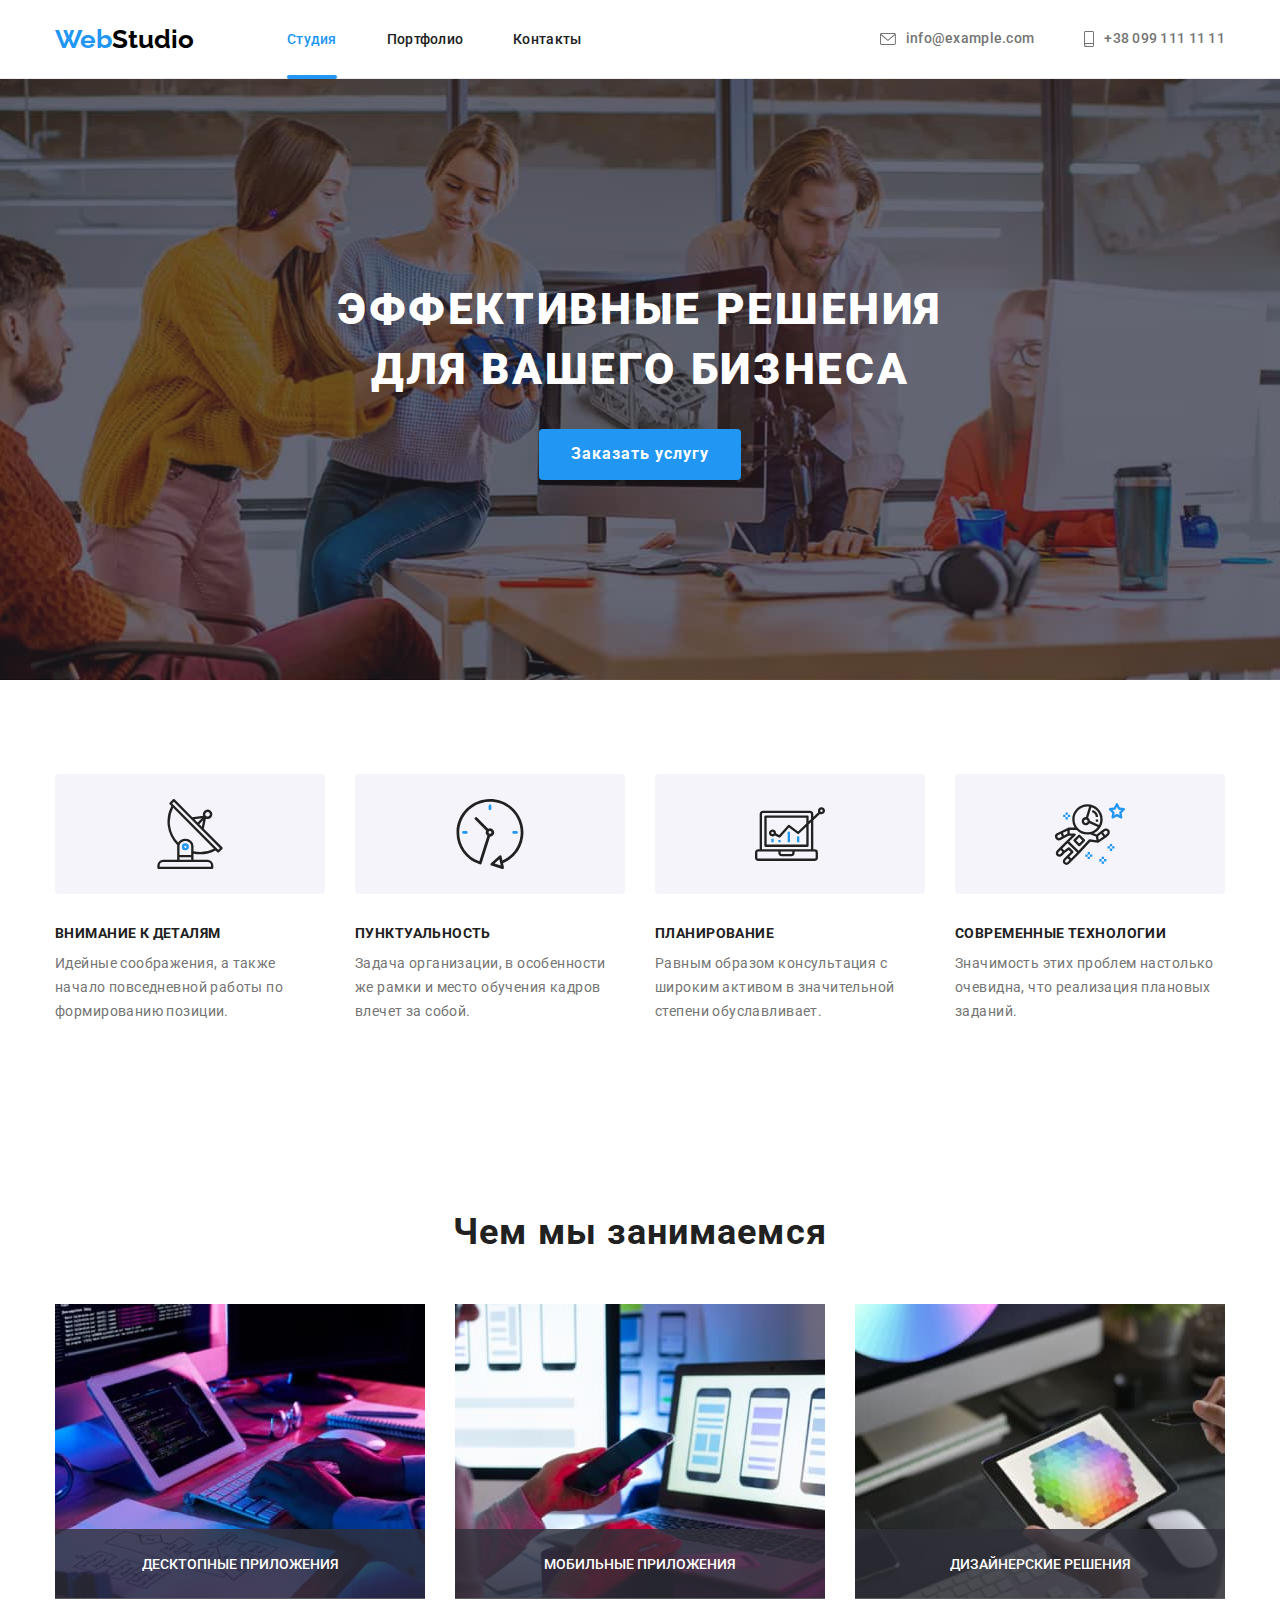
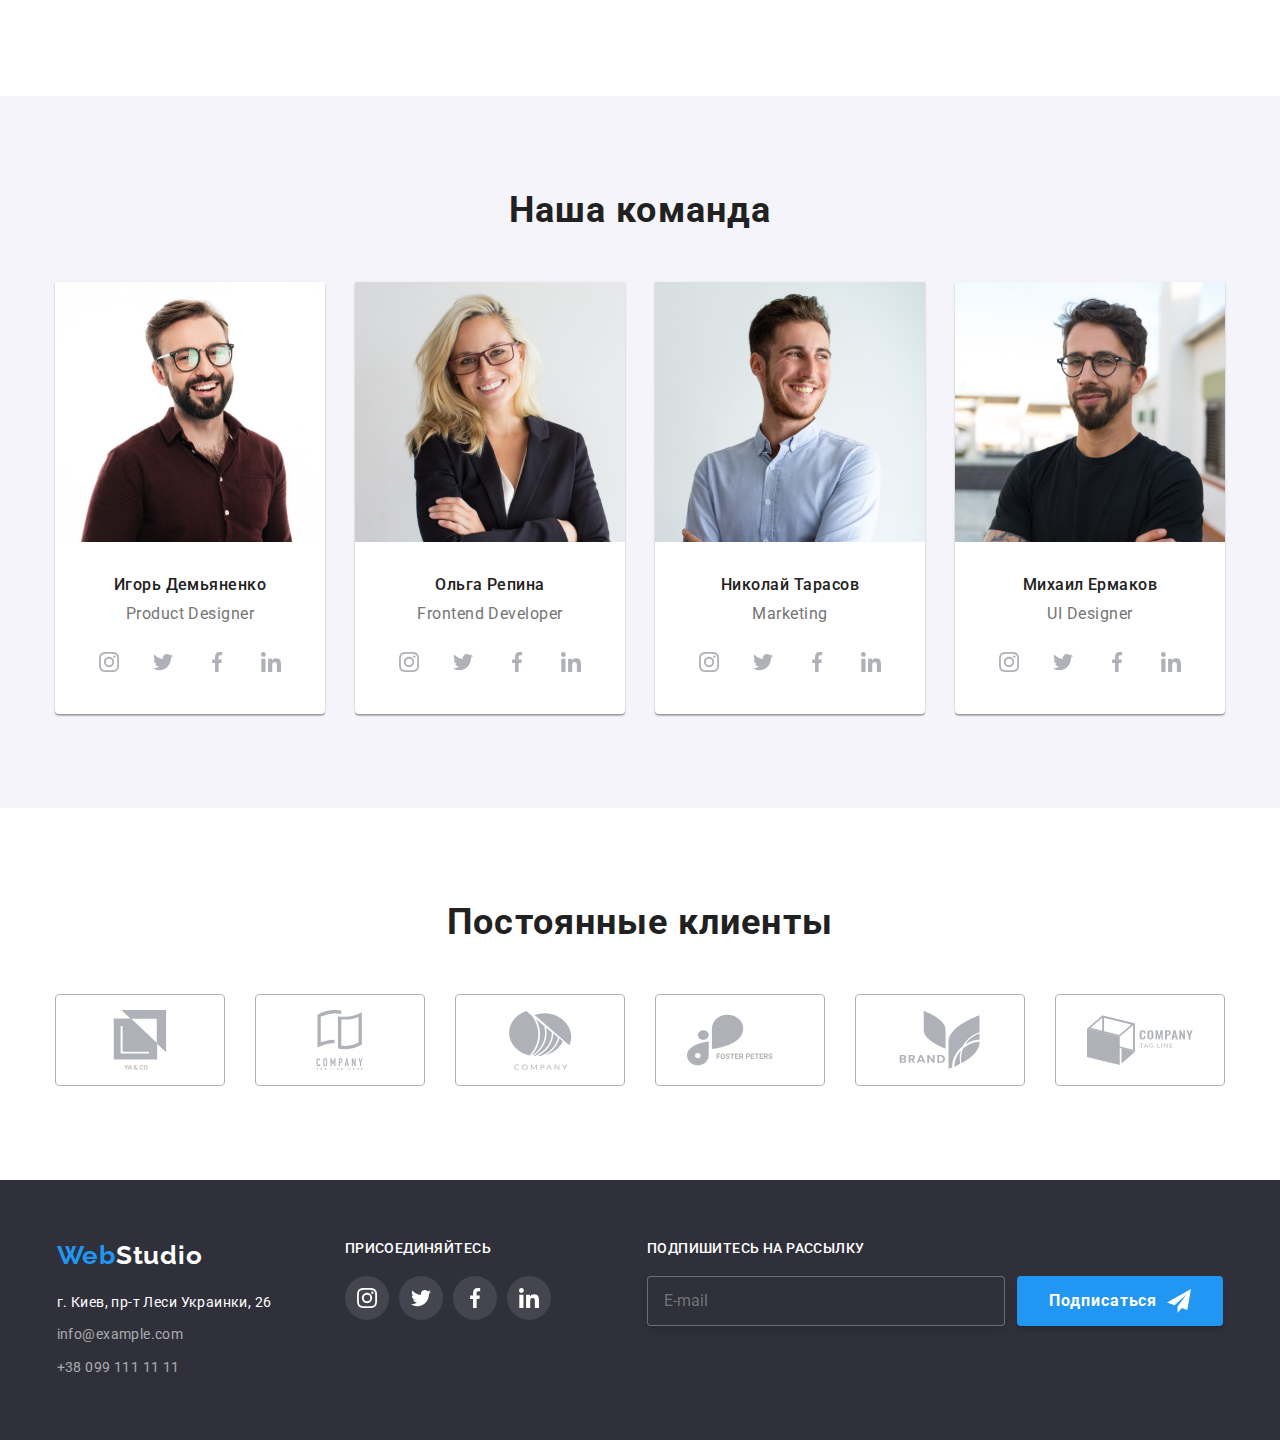
==== commit a18383ed: "1" ====
--- a/index.html
+++ b/index.html
@@ -19,36 +19,48 @@
     <header class="header">
         <div class="container header__section">
             <a href="./index.html" class="header-logo"> <span class="header-logo__blue">Web</span>Studio</a>
-            <nav class="header-nav">
-                <div class="header-nav__box">
-                    <ul class="header-nav__list">
-                        <li class="header-nav__item"><a class="header-nav__link header-nav__aktiv"
-                                href="./index.html">Студия</a> </li>
-                        <li class="header-nav__item"><a class="header-nav__link" href="./portfolio.html">Портфолио</a>
+            <button class="menu-button is-open" data-menu-button type="button" aria-label="Мобильное меню"
+                aria-expanded="false" aria-controls="menu-phone-container">
+                <svg class="menu-button__icon" aria-label="переключатель мобильного окна">
+                    <use class="icon-cross" href="./images/sprite.svg#icon-burger">
+                    </use>
+                    <use class="icon-menu " href="./images/sprite.svg#icon-exit">
+                    </use>
+                </svg></button>
+            <div class="header__menu-container" data-menu id="menu-phone-container">
+                <nav class="header-nav">
+                    <div class="header-nav__box">
+                        <ul class="header-nav__list">
+                            <li class="header-nav__item"><a class="header-nav__link header-nav__aktiv"
+                                    href="./index.html">Студия</a> </li>
+                            <li class="header-nav__item"><a class="header-nav__link"
+                                    href="./portfolio.html">Портфолио</a>
+                            </li>
+                            <li class="header-nav__item"><a class="header-nav__link" href="#">Контакты</a> </li>
+                        </ul>
+                    </div>
+                </nav>
+                <div class="connection">
+                    <ul class="connection-list">
+                        <li class="connection-list__item">
+                            <a class=" connection-list__link" href="mailto:info@example.com">
+                                <svg class="connection-list__icon-mail">
+                                    <use href="./images/sprite.svg#icon-mail">
+                                    </use>
+                                </svg>
+                                info@example.com
+                            </a>
                         </li>
-                        <li class="header-nav__item"><a class="header-nav__link" href="#">Контакты</a> </li>
+                        <li class="connection-list__item"><a class="connection-list__link connection-list__phone-menu"
+                                href="tel:380991111111">
+                                <svg class="connection-list__icon-phone">
+                                    <use href="./images/sprite.svg#icon-smartphone">
+                                    </use>
+                                </svg>
+                                +38 099 111 11 11</a>
+                        </li>
                     </ul>
                 </div>
-            </nav>
-            <div class="connection">
-                <ul class="connection-list">
-                    <li class="connection-list__item">
-                        <a class=" connection-list__link" href="mailto:info@example.com">
-                            <svg class="connection-list__icon-mail">
-                                <use href="./images/sprite.svg#icon-mail">
-                                </use>
-                            </svg>
-                            info@example.com
-                        </a>
-                    </li>
-                    <li class="connection-list__item"><a class="connection-list__link" href="tel:380991111111">
-                            <svg class="connection-list__icon-phone">
-                                <use href="./images/sprite.svg#icon-smartphone">
-                                </use>
-                            </svg>
-                            +38 099 111 11 11</a>
-                    </li>
-                </ul>
             </div>
         </div>
     </header>
@@ -437,6 +449,7 @@
         </div>
     </footer>
     <script src="./js/modal.js"></script>
+    <script src="./js/menu.js"></script>
 </body>
 
 </html>--- a/css/main.min.css
+++ b/css/main.min.css
@@ -1,2 +1,2 @@
-.headline-hidden{position:absolute;width:1px;height:1px;margin:-1px;border:0;padding:0;white-space:nowrap;-webkit-clip-path:inset(100%);clip-path:inset(100%);clip:rect(0 0 0 0);overflow:hidden}/*! modern-normalize v1.1.0 | MIT License | https://github.com/sindresorhus/modern-normalize */*,::after,::before{-webkit-box-sizing:border-box;box-sizing:border-box}html{-moz-tab-size:4;-o-tab-size:4;tab-size:4}html{line-height:1.15;-webkit-text-size-adjust:100%}body{margin:0}body{font-family:system-ui, -apple-system, "Segoe UI", Roboto, Helvetica, Arial, sans-serif, "Apple Color Emoji", "Segoe UI Emoji"}hr{height:0;color:inherit}abbr[title]{-webkit-text-decoration:underline dotted;text-decoration:underline dotted}b,strong{font-weight:bolder}code,kbd,pre,samp{font-family:ui-monospace, SFMono-Regular, Consolas, "Liberation Mono", Menlo, monospace;font-size:1em}small{font-size:80%}sub,sup{font-size:75%;line-height:0;position:relative;vertical-align:baseline}sub{bottom:-0.25em}sup{top:-0.5em}table{text-indent:0;border-color:inherit}button,input,optgroup,select,textarea{font-family:inherit;font-size:100%;line-height:1.15;margin:0}button,select{text-transform:none}[type="button"],[type="reset"],[type="submit"],button{-webkit-appearance:button}::-moz-focus-inner{border-style:none;padding:0}:-moz-focusring{outline:1px dotted ButtonText}:-moz-ui-invalid{box-shadow:none}legend{padding:0}progress{vertical-align:baseline}::-webkit-inner-spin-button,::-webkit-outer-spin-button{height:auto}[type="search"]{-webkit-appearance:textfield;outline-offset:-2px}::-webkit-search-decoration{-webkit-appearance:none}::-webkit-file-upload-button{-webkit-appearance:button;font:inherit}summary{display:list-item}html{-webkit-box-sizing:border-box;box-sizing:border-box}ul,ol{margin:0;padding:0;list-style:none}input,button,textarea,select{font:inherit;border:none}h1,h2,h3,h4,h5,h6,p{margin:0;padding:0}body{margin:0;font-family:"Roboto",sans-serif;color:#757575;text-decoration:none}.container{max-width:1200px;padding-left:15px;padding-right:15px;margin-left:auto;margin-right:auto}.section{padding-top:94px;padding-bottom:94px}.headline{font-weight:700;font-size:2.25rem;line-height:1.16;margin-bottom:50px;text-align:center;letter-spacing:0.03em;color:#212121}.header{border-bottom:1px solid #ececec}.header-logo,.header-logo:focus{margin-right:93px;font-family:"Raleway",sans-serif;font-weight:700;font-size:26px;line-height:1.19;color:#000000;text-decoration:none}.header-logo__blue{color:#2196f3}.header-nav{margin-bottom:30px;margin-top:30px}@media screen and (min-width: 480px){.header__section{display:-webkit-box;display:-ms-flexbox;display:flex;-webkit-box-align:center;-ms-flex-align:center;align-items:center}}@media screen and (min-width: 480px){.header-nav__list{display:-webkit-box;display:-ms-flexbox;display:flex}}.header-nav__link{position:relative;padding-top:30px;padding-bottom:30px;font-weight:500;font-size:14px;line-height:1.3;letter-spacing:0.02em;text-decoration:none;color:#212121;-webkit-transition-property:color;transition-property:color;-webkit-transition-duration:250ms;transition-duration:250ms}.header-nav__link:hover,.header-nav__link:focus{-webkit-transition-timing-function:cubic-bezier(0.4, 0, 0.2, 1);transition-timing-function:cubic-bezier(0.4, 0, 0.2, 1);color:#2196f3}.header-nav__item{margin-right:50px}.header-nav__item:last-child{margin-right:0}.header-nav__aktiv{color:#2196f3}.header-nav__aktiv::after{position:absolute;content:"";bottom:-2px;left:0;width:100%;height:4px;background:#2196f3;border-radius:2px}@media screen and (min-width: 480px){.connection{display:-webkit-box;display:-ms-flexbox;display:flex;margin-left:auto}}@media screen and (min-width: 480px){.connection-list{display:-webkit-box;display:-ms-flexbox;display:flex}}.connection-list__link{padding-top:20px;padding-bottom:20px;font-weight:500;font-size:14px;line-height:1.14;letter-spacing:0.02em;text-decoration:none;color:#757575;-webkit-transition-property:color;transition-property:color;-webkit-transition-duration:250ms;transition-duration:250ms}@media screen and (min-width: 480px){.connection-list__link{display:-webkit-box;display:-ms-flexbox;display:flex;-webkit-box-pack:center;-ms-flex-pack:center;justify-content:center;-webkit-box-align:center;-ms-flex-align:center;align-items:center}}.connection-list__link:hover,.connection-list__link:focus{-webkit-transition-timing-function:cubic-bezier(0.4, 0, 0.2, 1);transition-timing-function:cubic-bezier(0.4, 0, 0.2, 1);color:#2196f3}.connection-list__icon-mail{fill:currentColor;margin-right:10px;width:16px;height:12px}.connection-list__icon-phone{fill:currentColor;margin-right:10px;width:10px;height:16px}.connection-list__item{margin-right:50px}.connection-list__item:last-child{margin-right:0}.backdrop{display:-webkit-box;display:-ms-flexbox;display:flex;-webkit-box-align:center;-ms-flex-align:center;align-items:center;-webkit-box-pack:center;-ms-flex-pack:center;justify-content:center;z-index:10;position:fixed;top:0;left:0;width:100%;height:100%;background:rgba(0,0,0,0.2);-webkit-transition-duration:250ms;transition-duration:250ms;-webkit-transition-property:all;transition-property:all}.modal{position:relative;min-height:581px;min-width:528px;background-color:white}.backdrop.is-hidden{opacity:0;pointer-events:none}.modal__button-exit{border:none;color:black;background-color:transparent;-webkit-transition-duration:250ms;transition-duration:250ms;-webkit-transition-property:color;transition-property:color;cursor:pointer}.modal__button-exit:hover,.modal__button-exit:focus{-webkit-transition-timing-function:cubic-bezier(0.4, 0, 0.2, 1);transition-timing-function:cubic-bezier(0.4, 0, 0.2, 1);color:#2196f3}.modal__icon-exit{position:absolute;top:0.5rem;right:0.5rem;padding:5px;width:1.875rem;height:1.875rem;fill:currentColor;border:1px solid rgba(0,0,0,0.1);border-radius:50%}.modal__title{padding:20px 40px 0 40px;font-family:"Roboto",sans-serif;font-style:normal;font-weight:700;font-size:1.25rem;line-height:1.4375rem;text-align:center;letter-spacing:0.03em;color:#212121}.modal__fields{margin:10px 40px 0 40px;position:relative}.modal__label{padding-bottom:0.25rem;display:block;text-align:left;font-family:"Roboto",sans-serif;font-style:normal;font-weight:400;font-size:0.75rem;line-height:0.875rem;letter-spacing:0.01em;color:#757575}.modal__input{display:block;color:#212121;border:1px solid rgba(33,33,33,0.2);-webkit-box-sizing:border-box;box-sizing:border-box;border-radius:4px;padding-left:42px;width:100%;height:40px;outline:none;transition-property:border, -webkit-box-shadow;-webkit-transition-property:border, -webkit-box-shadow;transition-property:box-shadow, border;transition-property:box-shadow, border, -webkit-box-shadow;-webkit-transition-duration:250ms;transition-duration:250ms}.modal__input:focus{-webkit-box-shadow:0px 1px 3px rgba(0,0,0,0.12),0px 1px 1px rgba(0,0,0,0.14),0px 2px 1px rgba(0,0,0,0.2);box-shadow:0px 1px 3px rgba(0,0,0,0.12),0px 1px 1px rgba(0,0,0,0.14),0px 2px 1px rgba(0,0,0,0.2);border:1px solid #2196f3;border-radius:4px}.modal__comments{padding:0.75rem 1rem;width:100%;min-height:120px;resize:none;outline:none;border:1px solid rgba(33,33,33,0.2);-webkit-box-sizing:border-box;box-sizing:border-box;border-radius:4px;-webkit-transition-property:border;transition-property:border;-webkit-transition-duration:250ms;transition-duration:250ms}.modal__comments:focus{-webkit-box-shadow:0px 1px 3px rgba(0,0,0,0.12),0px 1px 1px rgba(0,0,0,0.14),0px 2px 1px rgba(0,0,0,0.2);box-shadow:0px 1px 3px rgba(0,0,0,0.12),0px 1px 1px rgba(0,0,0,0.14),0px 2px 1px rgba(0,0,0,0.2);border:1px solid #2196f3;border-radius:4px}.modal__comments::-webkit-input-placeholder{font-family:"Roboto",sans-serif;font-style:normal;font-weight:400;font-size:0.875rem;line-height:1rem;letter-spacing:0.01em;color:rgba(117,117,117,0.5)}.modal__comments:-ms-input-placeholder{font-family:"Roboto",sans-serif;font-style:normal;font-weight:400;font-size:0.875rem;line-height:1rem;letter-spacing:0.01em;color:rgba(117,117,117,0.5)}.modal__comments::-ms-input-placeholder{font-family:"Roboto",sans-serif;font-style:normal;font-weight:400;font-size:0.875rem;line-height:1rem;letter-spacing:0.01em;color:rgba(117,117,117,0.5)}.modal__comments::placeholder{font-family:"Roboto",sans-serif;font-style:normal;font-weight:400;font-size:0.875rem;line-height:1rem;letter-spacing:0.01em;color:rgba(117,117,117,0.5)}.modal__fields-rights{position:relative;margin:1.25rem 2.5rem 0 4.75rem}.modal__rights{font-family:"Roboto",sans-serif;font-style:normal;font-weight:400;font-size:0.875rem;line-height:1.5rem;letter-spacing:0.03em;color:#757575}.modal__rights-link{font-family:"Roboto",sans-serif;font-style:normal;font-weight:400;font-size:0.875rem;line-height:0.9rem;letter-spacing:0.03em;color:#2196f3}.modal__button{margin-top:30px;margin-bottom:40px;width:200px;height:50px;color:#fff;background:#2196f3;-webkit-box-shadow:0px 4px 4px rgba(0,0,0,0.15);box-shadow:0px 4px 4px rgba(0,0,0,0.15);border-radius:4px;-webkit-transition-property:background;transition-property:background;-webkit-transition-duration:250ms;transition-duration:250ms;cursor:pointer}.modal__button:hover{-webkit-transition-timing-function:cubic-bezier(0.4, 0, 0.2, 1);transition-timing-function:cubic-bezier(0.4, 0, 0.2, 1);background:#188ce8}.modal__box{color:#188ce8}.modal__people{position:absolute;top:2rem;left:1rem;width:12px;height:12px;-webkit-transition-property:fill;transition-property:fill;-webkit-transition-duration:250ms;transition-duration:250ms}.modal__input:focus+.modal__people{-webkit-transition-timing-function:cubic-bezier(0.4, 0, 0.2, 1);transition-timing-function:cubic-bezier(0.4, 0, 0.2, 1);fill:currentColor}.modal__phone{position:absolute;top:2rem;left:1rem;width:13px;height:13px;-webkit-transition-property:fill;transition-property:fill;-webkit-transition-duration:250ms;transition-duration:250ms}.modal__input:focus+.modal__phone{-webkit-transition-timing-function:cubic-bezier(0.4, 0, 0.2, 1);transition-timing-function:cubic-bezier(0.4, 0, 0.2, 1);fill:currentColor}.modal__mail{position:absolute;top:2rem;left:1rem;width:15px;height:12px;-webkit-transition-property:fill;transition-property:fill;-webkit-transition-duration:250ms;transition-duration:250ms}.modal__input:focus+.modal__mail{-webkit-transition-timing-function:cubic-bezier(0.4, 0, 0.2, 1);transition-timing-function:cubic-bezier(0.4, 0, 0.2, 1);fill:currentColor}.modal__checkbox::before{content:"";position:absolute;top:0.2rem;left:-1rem;display:block;width:1rem;height:1rem;border:solid 2px #212121;border-radius:2px}.modal__checkbox::after{content:"";position:absolute;top:0.2rem;left:-1rem;display:block;width:1rem;height:1rem;border-radius:2px;background:#2196f3;background-position:center;background-repeat:no-repeat;background-image:url("data:image/svg+xml,%3csvg width='13' height='10' viewBox='0 0 13 10' fill='none' xmlns='http://www.w3.org/2000/svg'%3e%3cpath d='M1.95703 4.75166L1.88825 4.68604L1.81923 4.75141L0.93123 5.59258L0.854858 5.66492L0.930974 5.73753L4.42671 9.07236L4.49574 9.1382L4.56476 9.07236L12.069 1.91352L12.1449 1.84116L12.069 1.76881L11.1873 0.927644L11.1183 0.861826L11.0493 0.927611L4.49577 7.17353L1.95703 4.75166Z' fill='white' stroke='white' stroke-width='0.2'/%3e%3c/svg%3e");opacity:0;-webkit-transition-property:opacity;transition-property:opacity;-webkit-transition-duration:250ms;transition-duration:250ms}.modal__rights-checkbox:checked+.modal__checkbox::after{opacity:1}.bonnet{background-image:-webkit-gradient(linear, left top, right top, from(rgba(47,48,58,0.4)), to(rgba(47,48,58,0.4))),url(../../../images/bonnet/people-phone.jpg);background-image:linear-gradient(to right, rgba(47,48,58,0.4), rgba(47,48,58,0.4)),url(../../../images/bonnet/people-phone.jpg);background-color:rgba(47,48,58,0.4);background-position:center;background-size:cover;background-repeat:no-repeat}@media screen and (min-width: 768px){.bonnet{background-image:-webkit-gradient(linear, left top, right top, from(rgba(47,48,58,0.4)), to(rgba(47,48,58,0.4))),url(../../../images/bonnet/people-tablet.jpg);background-image:linear-gradient(to right, rgba(47,48,58,0.4), rgba(47,48,58,0.4)),url(../../../images/bonnet/people-tablet.jpg)}}@media screen and (min-width: 1200px){.bonnet{background-image:-webkit-gradient(linear, left top, right top, from(rgba(47,48,58,0.4)), to(rgba(47,48,58,0.4))),url(../../../images/bonnet/people-desktop.jpg);background-image:linear-gradient(to right, rgba(47,48,58,0.4), rgba(47,48,58,0.4)),url(../../../images/bonnet/people-desktop.jpg)}}.bonnet-section{background-color:#2f303a;padding-top:200px;padding-bottom:200px;text-align:center}.bonnet__title{margin-bottom:30px;font-weight:900;font-size:26px;line-height:2.625rem;text-align:center;letter-spacing:0.06em;text-transform:uppercase;color:#fff}@media screen and (min-width: 768px){.bonnet__title{font-size:1.625rem}}@media screen and (min-width: 1200px){.bonnet__title{font-size:2.75rem;line-height:3.75rem}}.bonnet__order{padding:10px 32px;font-weight:700;font-size:1rem;line-height:1.9;letter-spacing:0.06em;color:#fff;background:#2196f3;border-radius:4px;outline:none;-webkit-box-shadow:0px 4px 4px rgba(0,0,0,0.15);box-shadow:0px 4px 4px rgba(0,0,0,0.15);-webkit-transition-property:background;transition-property:background;-webkit-transition-duration:250ms;transition-duration:250ms;cursor:pointer}.bonnet__order:focus{-webkit-transition-timing-function:cubic-bezier(0.4, 0, 0.2, 1);transition-timing-function:cubic-bezier(0.4, 0, 0.2, 1);background:#188ce8}.advantage{padding-bottom:60px}@media screen and (min-width: 1200px){.advantage{padding-bottom:0}}.advantage__list{display:-webkit-box;display:-ms-flexbox;display:flex;-ms-flex-wrap:wrap;flex-wrap:wrap;-webkit-box-pack:center;-ms-flex-pack:center;justify-content:center}.advantage__item{margin:0 0 30px 0}@media screen and (min-width: 768px){.advantage__item{margin:0 30px 30px 0}}@media screen and (min-width: 1200px){.advantage__item{margin:0 30px 0 0}.advantage__item:last-child{margin-right:0}}.dignity{display:-webkit-box;display:-ms-flexbox;display:flex;-webkit-box-align:center;-ms-flex-align:center;align-items:center;-webkit-box-pack:center;-ms-flex-pack:center;justify-content:center;max-width:450px;height:120px;margin-bottom:30px;border-radius:4px;background-color:#f5f4fa}@media screen and (min-width: 768px){.dignity{width:354px}}@media screen and (min-width: 1200px){.dignity{width:270px}}.dignity__icon{width:70px;height:70px}.dignity__title{padding-bottom:10px;font-weight:700;text-align:center;font-size:0.875rem;line-height:1.14rem;letter-spacing:0.03em;text-transform:uppercase;color:#212121}@media screen and (min-width: 768px){.dignity__title{text-align:left}}.dignity__text{max-width:450px;font-weight:400;font-size:14px;line-height:1.71;letter-spacing:0.03em}@media screen and (min-width: 768px){.dignity__text{width:354px}}@media screen and (min-width: 1200px){.dignity__text{width:270px}}@media screen and (min-width: 1200px){.skills__section{padding-top:94px;padding-bottom:94px}}.skills__title{display:none}@media screen and (min-width: 1200px){.skills__title{display:block}}.skills__list{display:none}@media screen and (min-width: 1200px){.skills__list{display:-webkit-box;display:-ms-flexbox;display:flex;-webkit-box-pack:justify;-ms-flex-pack:justify;justify-content:space-between}}.skills__item{position:relative;z-index:1}.skills__text{position:absolute;bottom:3px;left:0;padding:27px 82px;font-family:"Roboto",sans-serif;font-weight:500;font-size:0.875rem;line-height:1rem;text-align:center;text-transform:uppercase;color:#fff;background:rgba(47,48,58,0.8);width:100%}.section-team{background-color:#f5f4fa;padding-top:60px}@media screen and (min-width: 1200px){.section-team{padding-top:94px}}.team{display:-webkit-box;display:-ms-flexbox;display:flex;-ms-flex-wrap:wrap;flex-wrap:wrap;-webkit-box-pack:center;-ms-flex-pack:center;justify-content:center}@media screen and (min-width: 1200px){.team{-webkit-box-pack:justify;-ms-flex-pack:justify;justify-content:space-between}}.team__item{width:270px;background-color:#fff;text-align:center;-webkit-box-shadow:0px 1px 3px rgba(0,0,0,0.12),0px 1px 1px rgba(0,0,0,0.14),0px 2px 1px rgba(0,0,0,0.2);box-shadow:0px 1px 3px rgba(0,0,0,0.12),0px 1px 1px rgba(0,0,0,0.14),0px 2px 1px rgba(0,0,0,0.2);border-radius:0px 0px 4px 4px;margin:0 0 30px 0}@media screen and (min-width: 480px) and (max-width: 767px){.team__item{width:450px;height:622px}}@media screen and (min-width: 768px) and (max-width: 1199px){.team__item{width:354px;height:536px;margin:0 30px 30px 0}}@media screen and (min-width: 1200px){.team__item{width:270px;margin:0}}.team_image{width:270px;height:260px}@media screen and (min-width: 480px) and (max-width: 767px){.team_image{width:450px;height:460px}}@media screen and (min-width: 768px) and (max-width: 1199px){.team_image{width:354px;height:374px}}@media screen and (min-width: 1200px){.team_image{width:270px;height:260px}}.team__box{padding-top:30px}.team__title{font-weight:500;font-size:1rem;padding-bottom:10px;line-height:1.18rem;letter-spacing:0.03em;color:#212121}.team__text{font-weight:400;font-size:1rem;line-height:1.18rem;letter-spacing:0.03em}.team-list{display:-webkit-box;display:-ms-flexbox;display:flex;-webkit-box-align:center;-ms-flex-align:center;align-items:center;-webkit-box-pack:center;-ms-flex-pack:center;justify-content:center;color:#fff;padding:1rem 32px 30px 32px}.team-list__item-icon{display:-webkit-box;display:-ms-flexbox;display:flex;-webkit-box-align:center;-ms-flex-align:center;align-items:center;-webkit-box-pack:center;-ms-flex-pack:center;justify-content:center}.team-list__link-icon{display:-webkit-box;display:-ms-flexbox;display:flex;-webkit-box-align:center;-ms-flex-align:center;align-items:center;-webkit-box-pack:center;-ms-flex-pack:center;justify-content:center;border-radius:50%;width:44px;height:44px;color:#afb1b8;-webkit-transition-property:background-color, border-radius;transition-property:background-color, border-radius;-webkit-transition-duration:250ms;transition-duration:250ms}.team-list__link-icon:hover,.team-list__link-icon:focus{-webkit-transition-timing-function:cubic-bezier(0.4, 0, 0.2, 1);transition-timing-function:cubic-bezier(0.4, 0, 0.2, 1);-webkit-transition-property:background-color;transition-property:background-color;color:#fff;background-color:#2196f3}.team-list__item-icon+.team-list__item-icon{margin-left:10px}.team-list__our-icon{width:20px;height:20px;fill:currentColor}.clients{display:-webkit-box;display:-ms-flexbox;display:flex;-ms-flex-wrap:wrap;flex-wrap:wrap;-webkit-box-pack:center;-ms-flex-pack:center;justify-content:center;-webkit-box-align:center;-ms-flex-align:center;align-items:center}@media screen and (min-width: 1200px){.clients{-ms-flex-wrap:nowrap;flex-wrap:nowrap}}.clients__list{display:-webkit-box;display:-ms-flexbox;display:flex;-ms-flex-wrap:wrap;flex-wrap:wrap}@media screen and (min-width: 1200px){.clients__list+.clients__list{margin-left:30px}}.clients__link{display:-webkit-box;display:-ms-flexbox;display:flex;-webkit-box-pack:center;-ms-flex-pack:center;justify-content:center;-webkit-box-align:center;-ms-flex-align:center;align-items:center;width:210px;height:92px;margin:0 30px 30px 0;border:1px solid #afb1b8;-webkit-box-sizing:border-box;box-sizing:border-box;border-radius:4px;border-color:#afb1b8;cursor:pointer;padding:12px 30px;color:#afb1b8;-webkit-transition-duration:250ms;transition-duration:250ms;-webkit-transition-property:color, border-color;transition-property:color, border-color}.clients__link:hover,.clients__link:focus{-webkit-transition-timing-function:cubic-bezier(0.4, 0, 0.2, 1);transition-timing-function:cubic-bezier(0.4, 0, 0.2, 1);color:#2196f3;border-color:#2196f3}@media screen and (min-width: 480px){.clients__link{margin:0 30px 30px 0}}@media screen and (min-width: 768px){.clients__link{width:226px;height:92px}}@media screen and (min-width: 1200px){.clients__link{width:170px;height:92px;margin:0}}.clients__list-icon{fill:currentColor;width:106px;height:60px}.footer{padding-top:60px;padding-bottom:60px;background-color:#2f303a}@media screen and (min-width: 768px){.footer__section{display:-webkit-box;display:-ms-flexbox;display:flex;-ms-flex-wrap:wrap;flex-wrap:wrap;-ms-flex-pack:distribute;justify-content:space-around}}.footer__logo,.footer__logo:focus{font-family:"Raleway",sans-serif;font-weight:700;font-size:26px;line-height:1.19;letter-spacing:0.03em;color:#fff;text-decoration:none}@media screen and (max-width: 1200px){.footer__logo,.footer__logo:focus{display:-webkit-box;display:-ms-flexbox;display:flex;-webkit-box-pack:center;-ms-flex-pack:center;justify-content:center}}.footer__logo-blue{color:#2196f3}.footer-list{margin:20px 0 60px 0}@media screen and (min-width: 1200px){.footer-list{margin:20px 0 0 0}}.footer-list__item{text-align:center;padding-bottom:9px}@media screen and (min-width: 1200px){.footer-list__item{text-align:left}}.footer-list__item:last-child{padding-bottom:0}.location-address,.location-address:focus{font-style:normal;font-weight:400;font-size:14px;line-height:1.71;letter-spacing:0.03em;color:#fff;text-decoration:none}.footer-list__connection,.footer-list__connection:focus{font-style:normal;text-decoration:none;font-weight:400;font-size:14px;line-height:1.7;letter-spacing:0.03em;color:rgba(255,255,255,0.6)}.footer-list__connection:last-child{margin-bottom:0}.title-join{margin-bottom:20px;font-family:"Roboto",sans-serif;font-weight:500;font-size:14px;line-height:16px;letter-spacing:0.03em;color:#fff;text-align:center}@media screen and (min-width: 1200px){.title-join{text-align:left}}.footer-social{text-align:center}@media screen and (min-width: 768px){.footer-social{text-align:left;margin:0 0 0 70px}}.footer-social__media{display:-webkit-box;display:-ms-flexbox;display:flex;-webkit-box-pack:center;-ms-flex-pack:center;justify-content:center;margin:0 0 60px 0}@media screen and (min-width: 768px){.footer-social__media{margin:0 0 0 0}}.footer-social__link{display:-webkit-box;display:-ms-flexbox;display:flex;-webkit-box-pack:center;-ms-flex-pack:center;justify-content:center;-webkit-box-align:center;-ms-flex-align:center;align-items:center;width:44px;height:44px;background-color:rgba(255,255,255,0.1);border-radius:50%;cursor:pointer;-webkit-transition-property:background-color;transition-property:background-color;-webkit-transition-duration:250ms;transition-duration:250ms}.footer-social__list+.footer-social__list{margin-left:10px}.footer-social__list>.footer-social__link:hover,.footer-social__list>.footer-social__link:focus{-webkit-transition-timing-function:cubic-bezier(0.4, 0, 0.2, 1);transition-timing-function:cubic-bezier(0.4, 0, 0.2, 1);background-color:#2196f3}.footer-social__icon{fill:#fff;width:20px;height:20px}.footer__subscribe{text-align:center}@media screen and (min-width: 768px){.footer__subscribe{text-align:left;margin-left:93px}}@media screen and (min-width: 1200px){.footer-form{display:-webkit-box;display:-ms-flexbox;display:flex;-ms-flex-wrap:wrap;flex-wrap:wrap;-webkit-box-pack:center;-ms-flex-pack:center;justify-content:center;-webkit-box-align:center;-ms-flex-align:center;align-items:center}}.footer-form__input{width:450px;height:50px;padding:1rem 1rem;background:#2f303a;outline:none;border:1px solid rgba(255,255,255,0.3);-webkit-box-sizing:border-box;box-sizing:border-box;-webkit-filter:drop-shadow(0px 4px 4px rgba(0,0,0,0.15));filter:drop-shadow(0px 4px 4px rgba(0,0,0,0.15));border-radius:4px;color:#fff;margin:0 0 20px 0}@media screen and (min-width: 1200px){.footer-form__input{width:358px;margin:0 0 0 0}}.footer-form__button{text-align:center;display:-webkit-box;display:-ms-flexbox;display:flex;-webkit-box-align:center;-ms-flex-align:center;align-items:center;margin-left:auto;margin-right:auto;cursor:pointer}@media screen and (min-width: 1200px){.footer-form__button{margin-left:0.75rem;margin-right:0}}.footer-form__icon-airplane{width:24px;height:24px;margin-left:10px;fill:currentColor}
+.headline-hidden{position:absolute;width:1px;height:1px;margin:-1px;border:0;padding:0;white-space:nowrap;-webkit-clip-path:inset(100%);clip-path:inset(100%);clip:rect(0 0 0 0);overflow:hidden}/*! modern-normalize v1.1.0 | MIT License | https://github.com/sindresorhus/modern-normalize */*,::after,::before{-webkit-box-sizing:border-box;box-sizing:border-box}html{-moz-tab-size:4;-o-tab-size:4;tab-size:4}html{line-height:1.15;-webkit-text-size-adjust:100%}body{margin:0}body{font-family:system-ui, -apple-system, "Segoe UI", Roboto, Helvetica, Arial, sans-serif, "Apple Color Emoji", "Segoe UI Emoji"}hr{height:0;color:inherit}abbr[title]{-webkit-text-decoration:underline dotted;text-decoration:underline dotted}b,strong{font-weight:bolder}code,kbd,pre,samp{font-family:ui-monospace, SFMono-Regular, Consolas, "Liberation Mono", Menlo, monospace;font-size:1em}small{font-size:80%}sub,sup{font-size:75%;line-height:0;position:relative;vertical-align:baseline}sub{bottom:-0.25em}sup{top:-0.5em}table{text-indent:0;border-color:inherit}button,input,optgroup,select,textarea{font-family:inherit;font-size:100%;line-height:1.15;margin:0}button,select{text-transform:none}[type="button"],[type="reset"],[type="submit"],button{-webkit-appearance:button}::-moz-focus-inner{border-style:none;padding:0}:-moz-focusring{outline:1px dotted ButtonText}:-moz-ui-invalid{box-shadow:none}legend{padding:0}progress{vertical-align:baseline}::-webkit-inner-spin-button,::-webkit-outer-spin-button{height:auto}[type="search"]{-webkit-appearance:textfield;outline-offset:-2px}::-webkit-search-decoration{-webkit-appearance:none}::-webkit-file-upload-button{-webkit-appearance:button;font:inherit}summary{display:list-item}html{-webkit-box-sizing:border-box;box-sizing:border-box}ul,ol{margin:0;padding:0;list-style:none}input,button,textarea,select{font:inherit;border:none}h1,h2,h3,h4,h5,h6,p{margin:0;padding:0}body{margin:0;font-family:"Roboto",sans-serif;color:#757575;text-decoration:none}.headline{font-weight:700;font-size:2.25rem;line-height:1.16;margin-bottom:50px;text-align:center;letter-spacing:0.03em;color:#212121}.header{position:relative;border-bottom:1px solid #ececec}.header__section{margin:15px 88px 15px 0;-webkit-box-pack:justify;-ms-flex-pack:justify;justify-content:space-between;display:-webkit-box;display:-ms-flexbox;display:flex}@media screen and (min-width: 768px){.header__section{margin:0 0 0 0;-webkit-box-align:center;-ms-flex-align:center;align-items:center}}.header-logo,.header-logo:focus{margin:0 88px 0 0;font-family:"Raleway",sans-serif;font-weight:700;font-size:1.5rem;line-height:28px;color:#000000;text-decoration:none}@media screen and (min-width: 1200px){.header-logo,.header-logo:focus{margin:0 93px 0 0;font-size:1.625rem;line-height:31px}}.header-logo__blue{color:#2196f3}.header__menu-container{display:-webkit-box;display:-ms-flexbox;display:flex;-webkit-box-align:center;-ms-flex-align:center;align-items:center;width:100%}@media screen and (max-width: 768px){.header__menu-container{position:absolute;display:none;top:0;left:0;width:100%;height:796px;background:#ffffff;padding:0 40px}.header__menu-container.is-open{display:block}}@media screen and (min-width: 768px){.header-nav{margin-bottom:30px;margin-top:30px}}@media screen and (min-width: 768px){.header-nav__list{display:-webkit-box;display:-ms-flexbox;display:flex}}.header-nav__link{position:relative;padding:15px 30px 15px 30px;font-weight:500;font-size:40px;line-height:47px;letter-spacing:0.02em;text-decoration:none;color:#212121;-webkit-transition-property:color;transition-property:color;-webkit-transition-duration:250ms;transition-duration:250ms}@media screen and (min-width: 768px){.header-nav__link{font-weight:500;font-size:14px;line-height:1.3;letter-spacing:0.02em;padding:30px 0 30px 0}}.header-nav__link:hover,.header-nav__link:focus{-webkit-transition-timing-function:cubic-bezier(0.4, 0, 0.2, 1);transition-timing-function:cubic-bezier(0.4, 0, 0.2, 1);color:#2196f3}.header-nav__item{margin-bottom:32px}@media screen and (min-width: 768px){.header-nav__item{margin-bottom:0;margin-right:50px}}.header-nav__item:last-child{margin-right:0}@media screen and (min-width: 768px){.header-nav__aktiv{color:#2196f3}}@media screen and (min-width: 768px){.header-nav__aktiv::after{position:absolute;content:"";bottom:-2px;left:0;width:100%;height:4px;background:#2196f3;border-radius:2px}}@media screen and (min-width: 768px){.connection{margin-left:auto;display:-webkit-box;display:-ms-flexbox;display:flex}}@media screen and (max-width: 768px){.connection-list{-webkit-box-orient:vertical;-webkit-box-direction:reverse;-ms-flex-direction:column-reverse;flex-direction:column-reverse;-ms-flex-line-pack:end;align-content:flex-end}}@media screen and (min-width: 1200px){.connection-list{display:-webkit-box;display:-ms-flexbox;display:flex}}.connection-list__link{padding-top:20px;padding-bottom:20px;text-decoration:none;color:#757575;-webkit-transition-property:color;transition-property:color;-webkit-transition-duration:250ms;transition-duration:250ms}@media screen and (min-width: 1200px){.connection-list__link{display:-webkit-box;display:-ms-flexbox;display:flex;-webkit-box-pack:center;-ms-flex-pack:center;justify-content:center;-webkit-box-align:center;-ms-flex-align:center;align-items:center}}@media screen and (min-width: 768px){.connection-list__link{font-weight:500;font-size:14px;line-height:1.14;letter-spacing:0.02em}}.connection-list__link:hover,.connection-list__link:focus{-webkit-transition-timing-function:cubic-bezier(0.4, 0, 0.2, 1);transition-timing-function:cubic-bezier(0.4, 0, 0.2, 1);color:#2196f3}.connection-list__icon-mail{fill:currentColor;margin-right:10px;width:16px;height:12px}.connection-list__icon-phone{fill:currentColor;margin-right:10px;width:10px;height:16px}.connection-list__item{margin-bottom:10px}.connection-list__item:last-child{margin-bottom:0}@media screen and (min-width: 1200px){.connection-list__item{margin-right:50px;margin-bottom:0}.connection-list__item:last-child{margin-right:0}}.menu-button{display:-webkit-inline-box;display:-ms-inline-flexbox;display:inline-flex;margin:0;padding:0;border:none;z-index:10;color:#2196f3;background-color:transparent}@media screen and (min-width: 768px){.menu-button{display:none}}.menu-button__icon{width:20px;height:20px}.icon-menu{padding:20px}.menu-button__icon:focus .icon-menu,.menu-button__icon:hover .icon-menu{fill:currentColor}.icon-cross{padding:20px}.menu-button__icon:focus .icon-cross,.menu-button__icon:hover .icon-cross{fill:currentColor}.menu-button .icon-cross{display:none}.menu-button.is-open .icon-cross{display:block}.menu-button.is-open .icon-menu{display:none}.backdrop{display:-webkit-box;display:-ms-flexbox;display:flex;-webkit-box-align:center;-ms-flex-align:center;align-items:center;-webkit-box-pack:center;-ms-flex-pack:center;justify-content:center;z-index:10;position:fixed;top:0;left:0;width:100%;height:100%;background:rgba(0,0,0,0.2);-webkit-transition-duration:250ms;transition-duration:250ms;-webkit-transition-property:all;transition-property:all}.modal{position:relative;min-height:581px;max-width:528px;background-color:white}.backdrop.is-hidden{opacity:0;pointer-events:none}.modal__button-exit{border:none;color:black;background-color:transparent;-webkit-transition-duration:250ms;transition-duration:250ms;-webkit-transition-property:color;transition-property:color;cursor:pointer}.modal__button-exit:hover,.modal__button-exit:focus{-webkit-transition-timing-function:cubic-bezier(0.4, 0, 0.2, 1);transition-timing-function:cubic-bezier(0.4, 0, 0.2, 1);color:#2196f3}.modal__icon-exit{position:absolute;top:0.5rem;right:0.5rem;padding:5px;width:1.875rem;height:1.875rem;fill:currentColor;border:1px solid rgba(0,0,0,0.1);border-radius:50%}.modal__title{padding:20px 40px 0 40px;font-family:"Roboto",sans-serif;font-style:normal;font-weight:700;font-size:1.25rem;line-height:1.4375rem;text-align:center;letter-spacing:0.03em;color:#212121}.modal__fields{margin:10px 40px 0 40px;position:relative}.modal__label{padding-bottom:0.25rem;display:block;text-align:left;font-family:"Roboto",sans-serif;font-style:normal;font-weight:400;font-size:0.75rem;line-height:0.875rem;letter-spacing:0.01em;color:#757575}.modal__input{display:block;color:#212121;border:1px solid rgba(33,33,33,0.2);-webkit-box-sizing:border-box;box-sizing:border-box;border-radius:4px;padding-left:42px;width:100%;height:40px;outline:none;transition-property:border, -webkit-box-shadow;-webkit-transition-property:border, -webkit-box-shadow;transition-property:box-shadow, border;transition-property:box-shadow, border, -webkit-box-shadow;-webkit-transition-duration:250ms;transition-duration:250ms}.modal__input:focus{-webkit-box-shadow:0px 1px 3px rgba(0,0,0,0.12),0px 1px 1px rgba(0,0,0,0.14),0px 2px 1px rgba(0,0,0,0.2);box-shadow:0px 1px 3px rgba(0,0,0,0.12),0px 1px 1px rgba(0,0,0,0.14),0px 2px 1px rgba(0,0,0,0.2);border:1px solid #2196f3;border-radius:4px}.modal__comments{padding:0.75rem 1rem;width:100%;min-height:120px;resize:none;outline:none;border:1px solid rgba(33,33,33,0.2);-webkit-box-sizing:border-box;box-sizing:border-box;border-radius:4px;-webkit-transition-property:border;transition-property:border;-webkit-transition-duration:250ms;transition-duration:250ms}.modal__comments:focus{-webkit-box-shadow:0px 1px 3px rgba(0,0,0,0.12),0px 1px 1px rgba(0,0,0,0.14),0px 2px 1px rgba(0,0,0,0.2);box-shadow:0px 1px 3px rgba(0,0,0,0.12),0px 1px 1px rgba(0,0,0,0.14),0px 2px 1px rgba(0,0,0,0.2);border:1px solid #2196f3;border-radius:4px}.modal__comments::-webkit-input-placeholder{font-family:"Roboto",sans-serif;font-style:normal;font-weight:400;font-size:0.875rem;line-height:1rem;letter-spacing:0.01em;color:rgba(117,117,117,0.5)}.modal__comments:-ms-input-placeholder{font-family:"Roboto",sans-serif;font-style:normal;font-weight:400;font-size:0.875rem;line-height:1rem;letter-spacing:0.01em;color:rgba(117,117,117,0.5)}.modal__comments::-ms-input-placeholder{font-family:"Roboto",sans-serif;font-style:normal;font-weight:400;font-size:0.875rem;line-height:1rem;letter-spacing:0.01em;color:rgba(117,117,117,0.5)}.modal__comments::placeholder{font-family:"Roboto",sans-serif;font-style:normal;font-weight:400;font-size:0.875rem;line-height:1rem;letter-spacing:0.01em;color:rgba(117,117,117,0.5)}.modal__fields-rights{position:relative;margin:1.25rem 2.5rem 0 4.75rem}.modal__rights{font-family:"Roboto",sans-serif;font-style:normal;font-weight:400;font-size:0.875rem;line-height:1.5rem;letter-spacing:0.03em;color:#757575}.modal__rights-link{font-family:"Roboto",sans-serif;font-style:normal;font-weight:400;font-size:0.875rem;line-height:0.9rem;letter-spacing:0.03em;color:#2196f3}.modal__button{margin-top:30px;margin-bottom:40px;width:200px;height:50px;color:#fff;background:#2196f3;-webkit-box-shadow:0px 4px 4px rgba(0,0,0,0.15);box-shadow:0px 4px 4px rgba(0,0,0,0.15);border-radius:4px;-webkit-transition-property:background;transition-property:background;-webkit-transition-duration:250ms;transition-duration:250ms;cursor:pointer}.modal__button:hover{-webkit-transition-timing-function:cubic-bezier(0.4, 0, 0.2, 1);transition-timing-function:cubic-bezier(0.4, 0, 0.2, 1);background:#188ce8}.modal__box{color:#188ce8}.modal__people{position:absolute;top:2rem;left:1rem;width:12px;height:12px;-webkit-transition-property:fill;transition-property:fill;-webkit-transition-duration:250ms;transition-duration:250ms}.modal__input:focus+.modal__people{-webkit-transition-timing-function:cubic-bezier(0.4, 0, 0.2, 1);transition-timing-function:cubic-bezier(0.4, 0, 0.2, 1);fill:currentColor}.modal__phone{position:absolute;top:2rem;left:1rem;width:13px;height:13px;-webkit-transition-property:fill;transition-property:fill;-webkit-transition-duration:250ms;transition-duration:250ms}.modal__input:focus+.modal__phone{-webkit-transition-timing-function:cubic-bezier(0.4, 0, 0.2, 1);transition-timing-function:cubic-bezier(0.4, 0, 0.2, 1);fill:currentColor}.modal__mail{position:absolute;top:2rem;left:1rem;width:15px;height:12px;-webkit-transition-property:fill;transition-property:fill;-webkit-transition-duration:250ms;transition-duration:250ms}.modal__input:focus+.modal__mail{-webkit-transition-timing-function:cubic-bezier(0.4, 0, 0.2, 1);transition-timing-function:cubic-bezier(0.4, 0, 0.2, 1);fill:currentColor}.modal__checkbox::before{content:"";position:absolute;top:0.2rem;left:-1rem;display:block;width:1rem;height:1rem;border:solid 2px #212121;border-radius:2px}.modal__checkbox::after{content:"";position:absolute;top:0.2rem;left:-1rem;display:block;width:1rem;height:1rem;border-radius:2px;background:#2196f3;background-position:center;background-repeat:no-repeat;background-image:url("data:image/svg+xml,%3csvg width='13' height='10' viewBox='0 0 13 10' fill='none' xmlns='http://www.w3.org/2000/svg'%3e%3cpath d='M1.95703 4.75166L1.88825 4.68604L1.81923 4.75141L0.93123 5.59258L0.854858 5.66492L0.930974 5.73753L4.42671 9.07236L4.49574 9.1382L4.56476 9.07236L12.069 1.91352L12.1449 1.84116L12.069 1.76881L11.1873 0.927644L11.1183 0.861826L11.0493 0.927611L4.49577 7.17353L1.95703 4.75166Z' fill='white' stroke='white' stroke-width='0.2'/%3e%3c/svg%3e");opacity:0;-webkit-transition-property:opacity;transition-property:opacity;-webkit-transition-duration:250ms;transition-duration:250ms}.modal__rights-checkbox:checked+.modal__checkbox::after{opacity:1}.bonnet{background-image:-webkit-gradient(linear, left top, right top, from(rgba(47,48,58,0.4)), to(rgba(47,48,58,0.4))),url(../../../images/bonnet/people-phone.jpg);background-image:linear-gradient(to right, rgba(47,48,58,0.4), rgba(47,48,58,0.4)),url(../../../images/bonnet/people-phone.jpg);background-color:rgba(47,48,58,0.4);background-position:center;background-size:cover;background-repeat:no-repeat}@media screen and (min-width: 768px){.bonnet{background-image:-webkit-gradient(linear, left top, right top, from(rgba(47,48,58,0.4)), to(rgba(47,48,58,0.4))),url(../../../images/bonnet/people-tablet.jpg);background-image:linear-gradient(to right, rgba(47,48,58,0.4), rgba(47,48,58,0.4)),url(../../../images/bonnet/people-tablet.jpg)}}@media screen and (min-width: 1200px){.bonnet{background-image:-webkit-gradient(linear, left top, right top, from(rgba(47,48,58,0.4)), to(rgba(47,48,58,0.4))),url(../../../images/bonnet/people-desktop.jpg);background-image:linear-gradient(to right, rgba(47,48,58,0.4), rgba(47,48,58,0.4)),url(../../../images/bonnet/people-desktop.jpg)}}.bonnet-section{background-color:#2f303a;padding-top:200px;padding-bottom:200px;text-align:center}.bonnet__title{margin-bottom:30px;font-weight:900;font-size:26px;line-height:2.625rem;text-align:center;letter-spacing:0.06em;text-transform:uppercase;color:#fff}@media screen and (min-width: 768px){.bonnet__title{font-size:1.625rem}}@media screen and (min-width: 1200px){.bonnet__title{font-size:2.75rem;line-height:3.75rem}}.bonnet__order{padding:10px 32px;font-weight:700;font-size:1rem;line-height:1.9;letter-spacing:0.06em;color:#fff;background:#2196f3;border-radius:4px;outline:none;-webkit-box-shadow:0px 4px 4px rgba(0,0,0,0.15);box-shadow:0px 4px 4px rgba(0,0,0,0.15);-webkit-transition-property:background;transition-property:background;-webkit-transition-duration:250ms;transition-duration:250ms;cursor:pointer}.bonnet__order:focus{-webkit-transition-timing-function:cubic-bezier(0.4, 0, 0.2, 1);transition-timing-function:cubic-bezier(0.4, 0, 0.2, 1);background:#188ce8}.advantage{padding-bottom:60px}@media screen and (min-width: 1200px){.advantage{padding-bottom:0}}.advantage__list{display:-webkit-box;display:-ms-flexbox;display:flex;-ms-flex-wrap:wrap;flex-wrap:wrap;-webkit-box-pack:center;-ms-flex-pack:center;justify-content:center}.advantage__item{margin:0 0 30px 0}@media screen and (min-width: 768px){.advantage__item{margin:0 30px 30px 0}}@media screen and (min-width: 1200px){.advantage__item{margin:0 30px 0 0}.advantage__item:last-child{margin-right:0}}.dignity{display:-webkit-box;display:-ms-flexbox;display:flex;-webkit-box-align:center;-ms-flex-align:center;align-items:center;-webkit-box-pack:center;-ms-flex-pack:center;justify-content:center;max-width:450px;height:120px;margin-bottom:30px;border-radius:4px;background-color:#f5f4fa}@media screen and (min-width: 768px){.dignity{width:354px}}@media screen and (min-width: 1200px){.dignity{width:270px}}.dignity__icon{width:70px;height:70px}.dignity__title{padding-bottom:10px;font-weight:700;text-align:center;font-size:0.875rem;line-height:1.14rem;letter-spacing:0.03em;text-transform:uppercase;color:#212121}@media screen and (min-width: 768px){.dignity__title{text-align:left}}.dignity__text{max-width:450px;font-weight:400;font-size:14px;line-height:1.71;letter-spacing:0.03em}@media screen and (min-width: 768px){.dignity__text{width:354px}}@media screen and (min-width: 1200px){.dignity__text{width:270px}}@media screen and (min-width: 1200px){.skills__section{padding-top:94px;padding-bottom:94px}}.skills__title{display:none}@media screen and (min-width: 1200px){.skills__title{display:block}}.skills__list{display:none}@media screen and (min-width: 1200px){.skills__list{display:-webkit-box;display:-ms-flexbox;display:flex;-webkit-box-pack:justify;-ms-flex-pack:justify;justify-content:space-between}}.skills__item{position:relative;z-index:1}.skills__text{position:absolute;bottom:3px;left:0;padding:27px 82px;font-family:"Roboto",sans-serif;font-weight:500;font-size:0.875rem;line-height:1rem;text-align:center;text-transform:uppercase;color:#fff;background:rgba(47,48,58,0.8);width:100%}.section-team{background-color:#f5f4fa;padding-top:60px}@media screen and (min-width: 1200px){.section-team{padding-top:94px}}.team{display:-webkit-box;display:-ms-flexbox;display:flex;-ms-flex-wrap:wrap;flex-wrap:wrap;-webkit-box-pack:center;-ms-flex-pack:center;justify-content:center}@media screen and (min-width: 1200px){.team{-webkit-box-pack:justify;-ms-flex-pack:justify;justify-content:space-between}}.team__item{width:270px;background-color:#fff;text-align:center;-webkit-box-shadow:0px 1px 3px rgba(0,0,0,0.12),0px 1px 1px rgba(0,0,0,0.14),0px 2px 1px rgba(0,0,0,0.2);box-shadow:0px 1px 3px rgba(0,0,0,0.12),0px 1px 1px rgba(0,0,0,0.14),0px 2px 1px rgba(0,0,0,0.2);border-radius:0px 0px 4px 4px;margin:0 0 30px 0}@media screen and (min-width: 480px) and (max-width: 767px){.team__item{width:450px;height:622px}}@media screen and (min-width: 768px) and (max-width: 1199px){.team__item{width:354px;height:536px;margin:0 30px 30px 0}}@media screen and (min-width: 1200px){.team__item{width:270px;margin:0}}.team_image{width:270px;height:260px}@media screen and (min-width: 480px) and (max-width: 767px){.team_image{width:450px;height:460px}}@media screen and (min-width: 768px) and (max-width: 1199px){.team_image{width:354px;height:374px}}@media screen and (min-width: 1200px){.team_image{width:270px;height:260px}}.team__box{padding-top:30px}.team__title{font-weight:500;font-size:1rem;padding-bottom:10px;line-height:1.18rem;letter-spacing:0.03em;color:#212121}.team__text{font-weight:400;font-size:1rem;line-height:1.18rem;letter-spacing:0.03em}.team-list{display:-webkit-box;display:-ms-flexbox;display:flex;-webkit-box-align:center;-ms-flex-align:center;align-items:center;-webkit-box-pack:center;-ms-flex-pack:center;justify-content:center;color:#fff;padding:1rem 32px 30px 32px}.team-list__item-icon{display:-webkit-box;display:-ms-flexbox;display:flex;-webkit-box-align:center;-ms-flex-align:center;align-items:center;-webkit-box-pack:center;-ms-flex-pack:center;justify-content:center}.team-list__link-icon{display:-webkit-box;display:-ms-flexbox;display:flex;-webkit-box-align:center;-ms-flex-align:center;align-items:center;-webkit-box-pack:center;-ms-flex-pack:center;justify-content:center;border-radius:50%;width:44px;height:44px;color:#afb1b8;-webkit-transition-property:background-color, border-radius;transition-property:background-color, border-radius;-webkit-transition-duration:250ms;transition-duration:250ms}.team-list__link-icon:hover,.team-list__link-icon:focus{-webkit-transition-timing-function:cubic-bezier(0.4, 0, 0.2, 1);transition-timing-function:cubic-bezier(0.4, 0, 0.2, 1);-webkit-transition-property:background-color;transition-property:background-color;color:#fff;background-color:#2196f3}.team-list__item-icon+.team-list__item-icon{margin-left:10px}.team-list__our-icon{width:20px;height:20px;fill:currentColor}.clients{display:-webkit-box;display:-ms-flexbox;display:flex;-ms-flex-wrap:wrap;flex-wrap:wrap;-webkit-box-pack:center;-ms-flex-pack:center;justify-content:center;-webkit-box-align:center;-ms-flex-align:center;align-items:center}@media screen and (min-width: 1200px){.clients{-ms-flex-wrap:nowrap;flex-wrap:nowrap}}.clients__list{display:-webkit-box;display:-ms-flexbox;display:flex;-ms-flex-wrap:wrap;flex-wrap:wrap}@media screen and (min-width: 1200px){.clients__list+.clients__list{margin-left:30px}}.clients__link{display:-webkit-box;display:-ms-flexbox;display:flex;-webkit-box-pack:center;-ms-flex-pack:center;justify-content:center;-webkit-box-align:center;-ms-flex-align:center;align-items:center;width:210px;height:92px;margin:0 30px 30px 0;border:1px solid #afb1b8;-webkit-box-sizing:border-box;box-sizing:border-box;border-radius:4px;border-color:#afb1b8;cursor:pointer;padding:12px 30px;color:#afb1b8;-webkit-transition-duration:250ms;transition-duration:250ms;-webkit-transition-property:color, border-color;transition-property:color, border-color}.clients__link:hover,.clients__link:focus{-webkit-transition-timing-function:cubic-bezier(0.4, 0, 0.2, 1);transition-timing-function:cubic-bezier(0.4, 0, 0.2, 1);color:#2196f3;border-color:#2196f3}@media screen and (min-width: 480px){.clients__link{margin:0 30px 30px 0}}@media screen and (min-width: 768px){.clients__link{width:226px;height:92px}}@media screen and (min-width: 1200px){.clients__link{width:170px;height:92px;margin:0}}.clients__list-icon{fill:currentColor;width:106px;height:60px}.footer{padding-top:60px;padding-bottom:60px;background-color:#2f303a}@media screen and (min-width: 768px){.footer__section{display:-webkit-box;display:-ms-flexbox;display:flex;-ms-flex-wrap:wrap;flex-wrap:wrap;-ms-flex-pack:distribute;justify-content:space-around}}.footer__logo,.footer__logo:focus{font-family:"Raleway",sans-serif;font-weight:700;font-size:26px;line-height:1.19;letter-spacing:0.03em;color:#fff;text-decoration:none}@media screen and (max-width: 1200px){.footer__logo,.footer__logo:focus{display:-webkit-box;display:-ms-flexbox;display:flex;-webkit-box-pack:center;-ms-flex-pack:center;justify-content:center}}.footer__logo-blue{color:#2196f3}.footer-list{margin:20px 0 60px 0}@media screen and (min-width: 1200px){.footer-list{margin:20px 0 0 0}}.footer-list__item{text-align:center;padding-bottom:9px}@media screen and (min-width: 1200px){.footer-list__item{text-align:left}}.footer-list__item:last-child{padding-bottom:0}.location-address,.location-address:focus{font-style:normal;font-weight:400;font-size:14px;line-height:1.71;letter-spacing:0.03em;color:#fff;text-decoration:none}.footer-list__connection,.footer-list__connection:focus{font-style:normal;text-decoration:none;font-weight:400;font-size:14px;line-height:1.7;letter-spacing:0.03em;color:rgba(255,255,255,0.6)}.footer-list__connection:last-child{margin-bottom:0}.title-join{margin-bottom:20px;font-family:"Roboto",sans-serif;font-weight:500;font-size:14px;line-height:16px;letter-spacing:0.03em;color:#fff;text-align:center}@media screen and (min-width: 1200px){.title-join{text-align:left}}.footer-social{text-align:center}@media screen and (min-width: 768px){.footer-social{text-align:left;margin:0 0 0 70px}}.footer-social__media{display:-webkit-box;display:-ms-flexbox;display:flex;-webkit-box-pack:center;-ms-flex-pack:center;justify-content:center;margin:0 0 60px 0}@media screen and (min-width: 768px){.footer-social__media{margin:0 0 0 0}}.footer-social__link{display:-webkit-box;display:-ms-flexbox;display:flex;-webkit-box-pack:center;-ms-flex-pack:center;justify-content:center;-webkit-box-align:center;-ms-flex-align:center;align-items:center;width:44px;height:44px;background-color:rgba(255,255,255,0.1);border-radius:50%;cursor:pointer;-webkit-transition-property:background-color;transition-property:background-color;-webkit-transition-duration:250ms;transition-duration:250ms}.footer-social__list+.footer-social__list{margin-left:10px}.footer-social__list>.footer-social__link:hover,.footer-social__list>.footer-social__link:focus{-webkit-transition-timing-function:cubic-bezier(0.4, 0, 0.2, 1);transition-timing-function:cubic-bezier(0.4, 0, 0.2, 1);background-color:#2196f3}.footer-social__icon{fill:#fff;width:20px;height:20px}.footer__subscribe{text-align:center}@media screen and (min-width: 768px){.footer__subscribe{text-align:left;margin-left:93px}}@media screen and (min-width: 1200px){.footer-form{display:-webkit-box;display:-ms-flexbox;display:flex;-ms-flex-wrap:wrap;flex-wrap:wrap;-webkit-box-pack:center;-ms-flex-pack:center;justify-content:center;-webkit-box-align:center;-ms-flex-align:center;align-items:center}}.footer-form__input{width:100%;height:50px;padding:1rem 1rem;background:#2f303a;outline:none;border:1px solid rgba(255,255,255,0.3);-webkit-box-sizing:border-box;box-sizing:border-box;-webkit-filter:drop-shadow(0px 4px 4px rgba(0,0,0,0.15));filter:drop-shadow(0px 4px 4px rgba(0,0,0,0.15));border-radius:4px;color:#fff;margin:0 0 20px 0}@media screen and (min-width: 480px){.footer-form__input{width:450px}}@media screen and (min-width: 1200px){.footer-form__input{width:358px;margin:0 0 0 0}}.footer-form__button{text-align:center;display:-webkit-box;display:-ms-flexbox;display:flex;-webkit-box-align:center;-ms-flex-align:center;align-items:center;margin-left:auto;margin-right:auto;cursor:pointer}@media screen and (min-width: 1200px){.footer-form__button{margin-left:0.75rem;margin-right:0}}.footer-form__icon-airplane{width:24px;height:24px;margin-left:10px;fill:currentColor}.container{max-width:1200px;padding-left:15px;padding-right:15px;margin-left:auto;margin-right:auto}.section{padding-top:94px;padding-bottom:94px}
 /*# sourceMappingURL=main.min.css.map */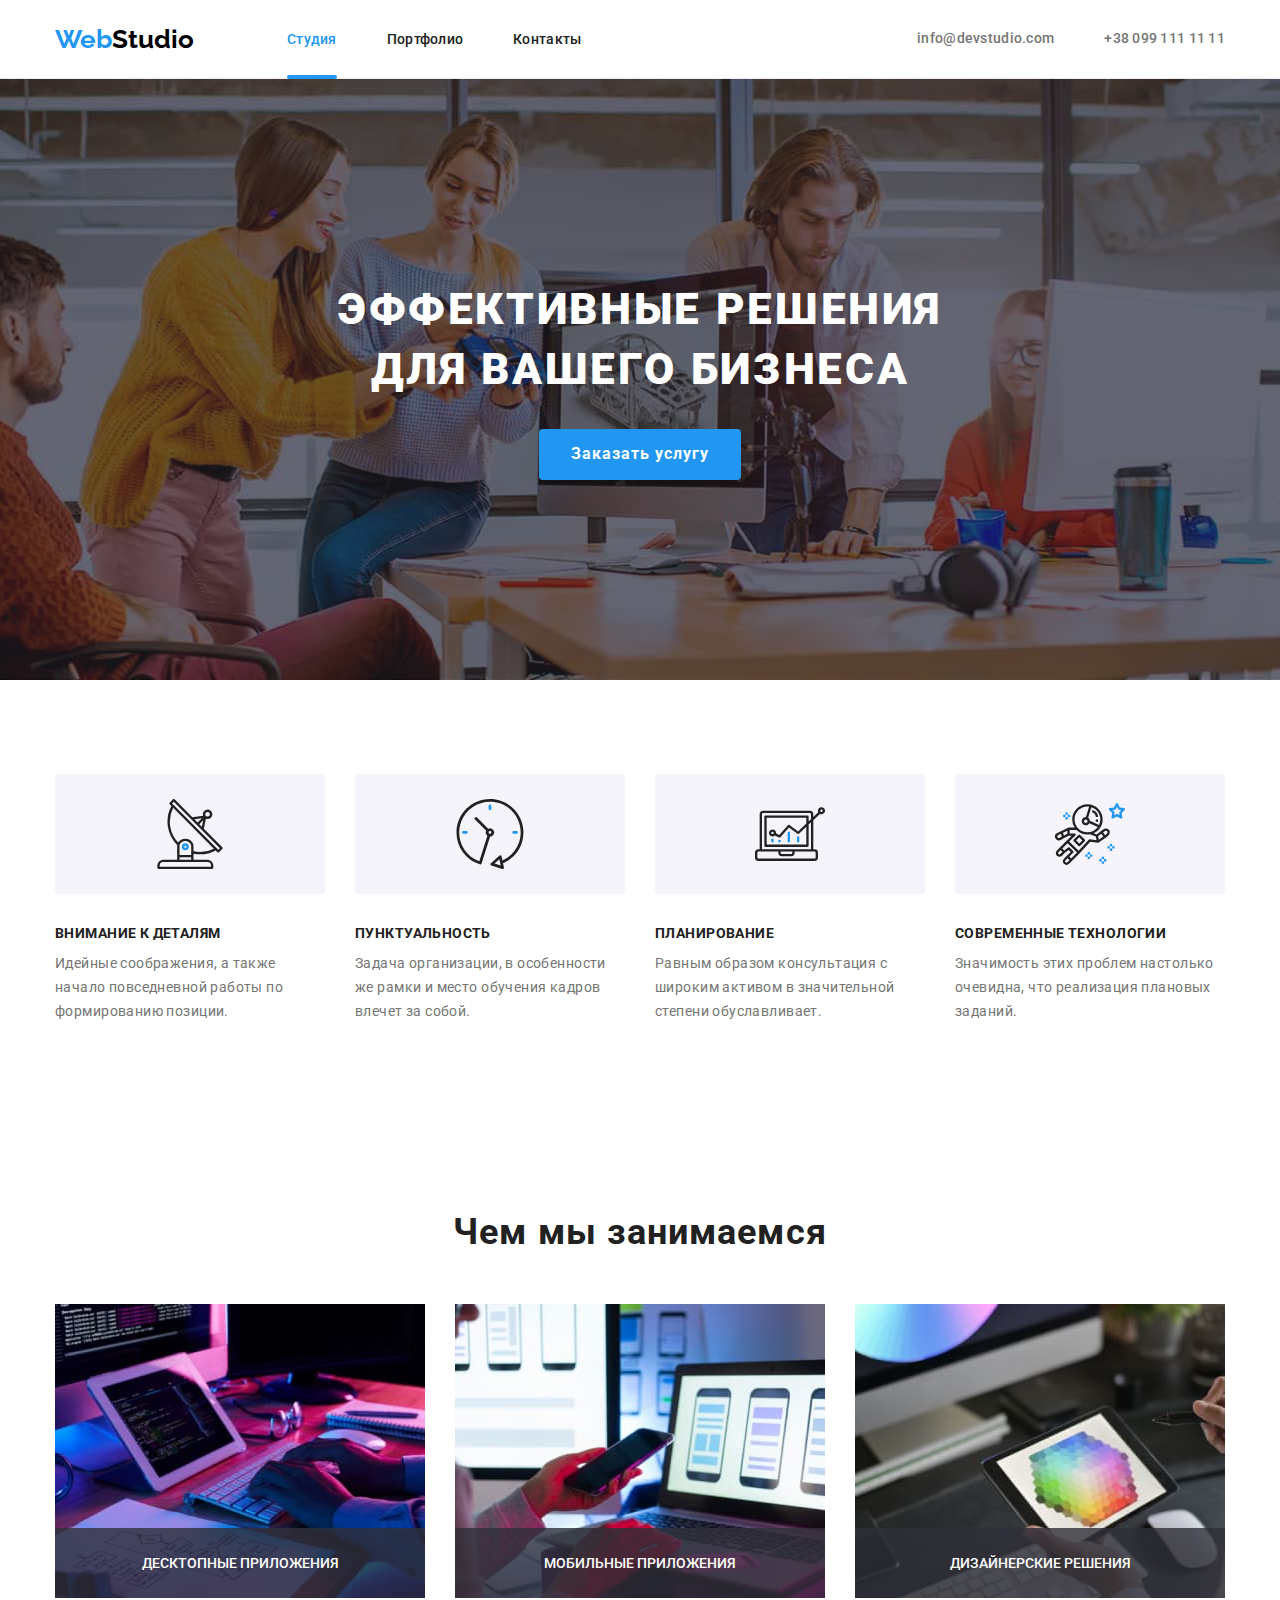
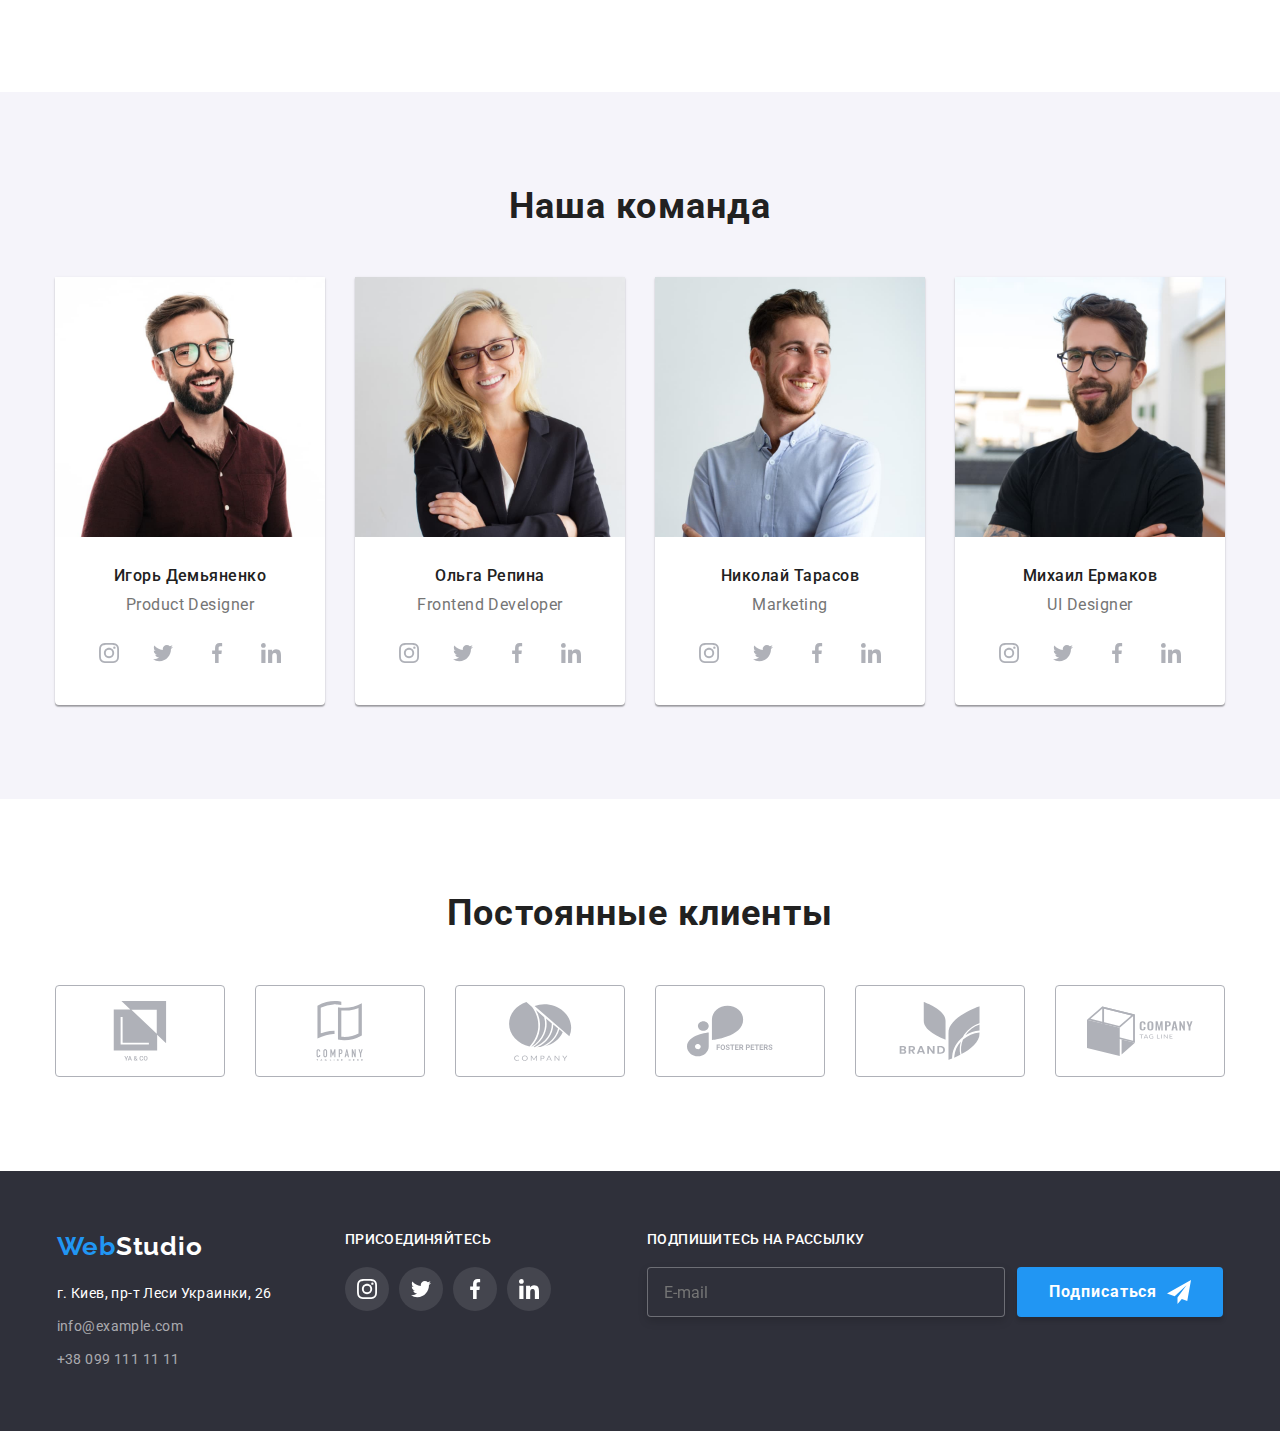
==== commit fd2a816a: "1" ====
--- a/index.html
+++ b/index.html
@@ -21,12 +21,15 @@
             <a href="./index.html" class="header-logo"> <span class="header-logo__blue">Web</span>Studio</a>
             <button class="menu-button is-open" data-menu-button type="button" aria-label="Мобильное меню"
                 aria-expanded="false" aria-controls="menu-phone-container">
-                <svg class="menu-button__icon" aria-label="переключатель мобильного окна">
+                <svg class="menu-button__icon menu-button__icon-burger" aria-label="переключатель мобильного окна">
                     <use class="icon-cross" href="./images/sprite.svg#icon-burger">
                     </use>
+                </svg>
+                <svg class="menu-button__icon menu-button__icon-exit" aria-label="переключатель мобильного окна">
                     <use class="icon-menu " href="./images/sprite.svg#icon-exit">
                     </use>
-                </svg></button>
+                </svg>
+            </button>
             <div class="header__menu-container" data-menu id="menu-phone-container">
                 <nav class="header-nav">
                     <div class="header-nav__box">
@@ -43,12 +46,12 @@
                 <div class="connection">
                     <ul class="connection-list">
                         <li class="connection-list__item">
-                            <a class=" connection-list__link" href="mailto:info@example.com">
+                            <a class=" connection-list__link connection-list__mail-menu" href="mailto:info@example.com">
                                 <svg class="connection-list__icon-mail">
                                     <use href="./images/sprite.svg#icon-mail">
                                     </use>
                                 </svg>
-                                info@example.com
+                                info@devstudio.com
                             </a>
                         </li>
                         <li class="connection-list__item"><a class="connection-list__link connection-list__phone-menu"
@@ -58,6 +61,18 @@
                                     </use>
                                 </svg>
                                 +38 099 111 11 11</a>
+                        </li>
+                    </ul>
+                </div>
+                <div class="header-menu__social">
+                    <ul class="header-menu__social-list">
+                        <li class="header-menu__social-item"><a class="header-menu__social-link" href="#">Instagram</a>
+                        </li>
+                        <li class="header-menu__social-item"><a class="header-menu__social-link" href="#">Twitter</a>
+                        </li>
+                        <li class="header-menu__social-item"><a class="header-menu__social-link" href="#">Facebook</a>
+                        </li>
+                        <li class="header-menu__social-item"><a class="header-menu__social-link" href="#">LinkedIn</a>
                         </li>
                     </ul>
                 </div>
@@ -181,15 +196,19 @@
             <div class="container">
                 <h2 class="headline skills__title">Чем мы занимаемся</h2>
                 <ul class="skills__list">
-                    <li class="skills__item"><img src="./images/occupation1.jpg" alt="Написание кода" width="370"
-                            height="294">
+                    <li class="skills__item"><img src="./images/occupation1.jpg"
+                            srcset="./images/occupation1.jpg 1x, ./images/occupation1@2x.jpg 2x" alt="Написание кода"
+                            width="370" height="294">
                         <span class="skills__text">Десктопные приложения</span>
                     </li>
-                    <li class="skills__item"><img src="./images/occupation2.jpg" alt="Тестирование" width="370"
-                            height="294"> <span class="skills__text">Мобильные
+                    <li class="skills__item"><img src="./images/occupation2.jpg"
+                            srcset="./images/occupation2.jpg 1x, ./images/occupation2@2x.jpg 2x" alt="Тестирование"
+                            width="370" height="294"> <span class="skills__text">Мобильные
                             приложения</span>
                     </li>
-                    <li class="skills__item"><img src="./images/occupation3.jpg" alt="Дизайн" width="370" height="294">
+                    <li class="skills__item"><img src="./images/occupation3.jpg"
+                            srcset="./images/occupation3.jpg 1x, ./images/occupation3@2x.jpg 2x" alt="Дизайн"
+                            width="370" height="294">
                         <span class="skills__text">Дизайнерские
                             решения</span>
                     </li>
@@ -202,6 +221,7 @@
                 <h2 class="headline">Наша команда</h2>
                 <ul class="team">
                     <li class="team__item"><img class="team_image" src="./images/team1.jpg"
+                            srcset="./images/team1.jpg 1x, ./images/team1@2x.jpg 2x"
                             alt="Фото члена команды Игоря Демьяненко">
                         <div class="team__box">
                             <h3 class="team__title">Игорь Демьяненко</h3>
@@ -235,6 +255,7 @@
                         </ul>
                     </li>
                     <li class="team__item"><img class="team_image" src="./images/team2.jpg"
+                            srcset="./images/team2.jpg 1x, ./images/team2@2x.jpg 2x"
                             alt="Фото члена команды Ольги Репина">
                         <div class="team__box">
                             <h3 class="team__title">Ольга Репина</h3>
@@ -268,6 +289,7 @@
                         </ul>
                     </li>
                     <li class="team__item"><img class="team_image" src="./images/team3.jpg"
+                            srcset="./images/team3.jpg 1x, ./images/team3@2x.jpg 2x"
                             alt="Фото члена команды Николая Тарасова">
                         <div class="team__box">
                             <h3 class="team__title">Николай Тарасов</h3>
@@ -301,6 +323,7 @@
                         </ul>
                     </li>
                     <li class="team__item"><img class="team_image" src="./images/team4.jpg"
+                            srcset="./images/team4.jpg 1x, ./images/team4@2x.jpg 2x"
                             alt="Фото члена команды Михаила Ермакова">
                         <div class="team__box">
                             <h3 class="team__title">Михаил Ермаков</h3>
--- a/css/main.min.css
+++ b/css/main.min.css
@@ -1,2 +1,2 @@
-.headline-hidden{position:absolute;width:1px;height:1px;margin:-1px;border:0;padding:0;white-space:nowrap;-webkit-clip-path:inset(100%);clip-path:inset(100%);clip:rect(0 0 0 0);overflow:hidden}/*! modern-normalize v1.1.0 | MIT License | https://github.com/sindresorhus/modern-normalize */*,::after,::before{-webkit-box-sizing:border-box;box-sizing:border-box}html{-moz-tab-size:4;-o-tab-size:4;tab-size:4}html{line-height:1.15;-webkit-text-size-adjust:100%}body{margin:0}body{font-family:system-ui, -apple-system, "Segoe UI", Roboto, Helvetica, Arial, sans-serif, "Apple Color Emoji", "Segoe UI Emoji"}hr{height:0;color:inherit}abbr[title]{-webkit-text-decoration:underline dotted;text-decoration:underline dotted}b,strong{font-weight:bolder}code,kbd,pre,samp{font-family:ui-monospace, SFMono-Regular, Consolas, "Liberation Mono", Menlo, monospace;font-size:1em}small{font-size:80%}sub,sup{font-size:75%;line-height:0;position:relative;vertical-align:baseline}sub{bottom:-0.25em}sup{top:-0.5em}table{text-indent:0;border-color:inherit}button,input,optgroup,select,textarea{font-family:inherit;font-size:100%;line-height:1.15;margin:0}button,select{text-transform:none}[type="button"],[type="reset"],[type="submit"],button{-webkit-appearance:button}::-moz-focus-inner{border-style:none;padding:0}:-moz-focusring{outline:1px dotted ButtonText}:-moz-ui-invalid{box-shadow:none}legend{padding:0}progress{vertical-align:baseline}::-webkit-inner-spin-button,::-webkit-outer-spin-button{height:auto}[type="search"]{-webkit-appearance:textfield;outline-offset:-2px}::-webkit-search-decoration{-webkit-appearance:none}::-webkit-file-upload-button{-webkit-appearance:button;font:inherit}summary{display:list-item}html{-webkit-box-sizing:border-box;box-sizing:border-box}ul,ol{margin:0;padding:0;list-style:none}input,button,textarea,select{font:inherit;border:none}h1,h2,h3,h4,h5,h6,p{margin:0;padding:0}body{margin:0;font-family:"Roboto",sans-serif;color:#757575;text-decoration:none}.headline{font-weight:700;font-size:2.25rem;line-height:1.16;margin-bottom:50px;text-align:center;letter-spacing:0.03em;color:#212121}.header{position:relative;border-bottom:1px solid #ececec}.header__section{margin:15px 88px 15px 0;-webkit-box-pack:justify;-ms-flex-pack:justify;justify-content:space-between;display:-webkit-box;display:-ms-flexbox;display:flex}@media screen and (min-width: 768px){.header__section{margin:0 0 0 0;-webkit-box-align:center;-ms-flex-align:center;align-items:center}}.header-logo,.header-logo:focus{margin:0 88px 0 0;font-family:"Raleway",sans-serif;font-weight:700;font-size:1.5rem;line-height:28px;color:#000000;text-decoration:none}@media screen and (min-width: 1200px){.header-logo,.header-logo:focus{margin:0 93px 0 0;font-size:1.625rem;line-height:31px}}.header-logo__blue{color:#2196f3}.header__menu-container{display:-webkit-box;display:-ms-flexbox;display:flex;-webkit-box-align:center;-ms-flex-align:center;align-items:center;width:100%}@media screen and (max-width: 768px){.header__menu-container{position:absolute;display:none;top:0;left:0;width:100%;height:796px;background:#ffffff;padding:0 40px}.header__menu-container.is-open{display:block}}@media screen and (min-width: 768px){.header-nav{margin-bottom:30px;margin-top:30px}}@media screen and (min-width: 768px){.header-nav__list{display:-webkit-box;display:-ms-flexbox;display:flex}}.header-nav__link{position:relative;padding:15px 30px 15px 30px;font-weight:500;font-size:40px;line-height:47px;letter-spacing:0.02em;text-decoration:none;color:#212121;-webkit-transition-property:color;transition-property:color;-webkit-transition-duration:250ms;transition-duration:250ms}@media screen and (min-width: 768px){.header-nav__link{font-weight:500;font-size:14px;line-height:1.3;letter-spacing:0.02em;padding:30px 0 30px 0}}.header-nav__link:hover,.header-nav__link:focus{-webkit-transition-timing-function:cubic-bezier(0.4, 0, 0.2, 1);transition-timing-function:cubic-bezier(0.4, 0, 0.2, 1);color:#2196f3}.header-nav__item{margin-bottom:32px}@media screen and (min-width: 768px){.header-nav__item{margin-bottom:0;margin-right:50px}}.header-nav__item:last-child{margin-right:0}@media screen and (min-width: 768px){.header-nav__aktiv{color:#2196f3}}@media screen and (min-width: 768px){.header-nav__aktiv::after{position:absolute;content:"";bottom:-2px;left:0;width:100%;height:4px;background:#2196f3;border-radius:2px}}@media screen and (min-width: 768px){.connection{margin-left:auto;display:-webkit-box;display:-ms-flexbox;display:flex}}@media screen and (max-width: 768px){.connection-list{-webkit-box-orient:vertical;-webkit-box-direction:reverse;-ms-flex-direction:column-reverse;flex-direction:column-reverse;-ms-flex-line-pack:end;align-content:flex-end}}@media screen and (min-width: 1200px){.connection-list{display:-webkit-box;display:-ms-flexbox;display:flex}}.connection-list__link{padding-top:20px;padding-bottom:20px;text-decoration:none;color:#757575;-webkit-transition-property:color;transition-property:color;-webkit-transition-duration:250ms;transition-duration:250ms}@media screen and (min-width: 1200px){.connection-list__link{display:-webkit-box;display:-ms-flexbox;display:flex;-webkit-box-pack:center;-ms-flex-pack:center;justify-content:center;-webkit-box-align:center;-ms-flex-align:center;align-items:center}}@media screen and (min-width: 768px){.connection-list__link{font-weight:500;font-size:14px;line-height:1.14;letter-spacing:0.02em}}.connection-list__link:hover,.connection-list__link:focus{-webkit-transition-timing-function:cubic-bezier(0.4, 0, 0.2, 1);transition-timing-function:cubic-bezier(0.4, 0, 0.2, 1);color:#2196f3}.connection-list__icon-mail{fill:currentColor;margin-right:10px;width:16px;height:12px}.connection-list__icon-phone{fill:currentColor;margin-right:10px;width:10px;height:16px}.connection-list__item{margin-bottom:10px}.connection-list__item:last-child{margin-bottom:0}@media screen and (min-width: 1200px){.connection-list__item{margin-right:50px;margin-bottom:0}.connection-list__item:last-child{margin-right:0}}.menu-button{display:-webkit-inline-box;display:-ms-inline-flexbox;display:inline-flex;margin:0;padding:0;border:none;z-index:10;color:#2196f3;background-color:transparent}@media screen and (min-width: 768px){.menu-button{display:none}}.menu-button__icon{width:20px;height:20px}.icon-menu{padding:20px}.menu-button__icon:focus .icon-menu,.menu-button__icon:hover .icon-menu{fill:currentColor}.icon-cross{padding:20px}.menu-button__icon:focus .icon-cross,.menu-button__icon:hover .icon-cross{fill:currentColor}.menu-button .icon-cross{display:none}.menu-button.is-open .icon-cross{display:block}.menu-button.is-open .icon-menu{display:none}.backdrop{display:-webkit-box;display:-ms-flexbox;display:flex;-webkit-box-align:center;-ms-flex-align:center;align-items:center;-webkit-box-pack:center;-ms-flex-pack:center;justify-content:center;z-index:10;position:fixed;top:0;left:0;width:100%;height:100%;background:rgba(0,0,0,0.2);-webkit-transition-duration:250ms;transition-duration:250ms;-webkit-transition-property:all;transition-property:all}.modal{position:relative;min-height:581px;max-width:528px;background-color:white}.backdrop.is-hidden{opacity:0;pointer-events:none}.modal__button-exit{border:none;color:black;background-color:transparent;-webkit-transition-duration:250ms;transition-duration:250ms;-webkit-transition-property:color;transition-property:color;cursor:pointer}.modal__button-exit:hover,.modal__button-exit:focus{-webkit-transition-timing-function:cubic-bezier(0.4, 0, 0.2, 1);transition-timing-function:cubic-bezier(0.4, 0, 0.2, 1);color:#2196f3}.modal__icon-exit{position:absolute;top:0.5rem;right:0.5rem;padding:5px;width:1.875rem;height:1.875rem;fill:currentColor;border:1px solid rgba(0,0,0,0.1);border-radius:50%}.modal__title{padding:20px 40px 0 40px;font-family:"Roboto",sans-serif;font-style:normal;font-weight:700;font-size:1.25rem;line-height:1.4375rem;text-align:center;letter-spacing:0.03em;color:#212121}.modal__fields{margin:10px 40px 0 40px;position:relative}.modal__label{padding-bottom:0.25rem;display:block;text-align:left;font-family:"Roboto",sans-serif;font-style:normal;font-weight:400;font-size:0.75rem;line-height:0.875rem;letter-spacing:0.01em;color:#757575}.modal__input{display:block;color:#212121;border:1px solid rgba(33,33,33,0.2);-webkit-box-sizing:border-box;box-sizing:border-box;border-radius:4px;padding-left:42px;width:100%;height:40px;outline:none;transition-property:border, -webkit-box-shadow;-webkit-transition-property:border, -webkit-box-shadow;transition-property:box-shadow, border;transition-property:box-shadow, border, -webkit-box-shadow;-webkit-transition-duration:250ms;transition-duration:250ms}.modal__input:focus{-webkit-box-shadow:0px 1px 3px rgba(0,0,0,0.12),0px 1px 1px rgba(0,0,0,0.14),0px 2px 1px rgba(0,0,0,0.2);box-shadow:0px 1px 3px rgba(0,0,0,0.12),0px 1px 1px rgba(0,0,0,0.14),0px 2px 1px rgba(0,0,0,0.2);border:1px solid #2196f3;border-radius:4px}.modal__comments{padding:0.75rem 1rem;width:100%;min-height:120px;resize:none;outline:none;border:1px solid rgba(33,33,33,0.2);-webkit-box-sizing:border-box;box-sizing:border-box;border-radius:4px;-webkit-transition-property:border;transition-property:border;-webkit-transition-duration:250ms;transition-duration:250ms}.modal__comments:focus{-webkit-box-shadow:0px 1px 3px rgba(0,0,0,0.12),0px 1px 1px rgba(0,0,0,0.14),0px 2px 1px rgba(0,0,0,0.2);box-shadow:0px 1px 3px rgba(0,0,0,0.12),0px 1px 1px rgba(0,0,0,0.14),0px 2px 1px rgba(0,0,0,0.2);border:1px solid #2196f3;border-radius:4px}.modal__comments::-webkit-input-placeholder{font-family:"Roboto",sans-serif;font-style:normal;font-weight:400;font-size:0.875rem;line-height:1rem;letter-spacing:0.01em;color:rgba(117,117,117,0.5)}.modal__comments:-ms-input-placeholder{font-family:"Roboto",sans-serif;font-style:normal;font-weight:400;font-size:0.875rem;line-height:1rem;letter-spacing:0.01em;color:rgba(117,117,117,0.5)}.modal__comments::-ms-input-placeholder{font-family:"Roboto",sans-serif;font-style:normal;font-weight:400;font-size:0.875rem;line-height:1rem;letter-spacing:0.01em;color:rgba(117,117,117,0.5)}.modal__comments::placeholder{font-family:"Roboto",sans-serif;font-style:normal;font-weight:400;font-size:0.875rem;line-height:1rem;letter-spacing:0.01em;color:rgba(117,117,117,0.5)}.modal__fields-rights{position:relative;margin:1.25rem 2.5rem 0 4.75rem}.modal__rights{font-family:"Roboto",sans-serif;font-style:normal;font-weight:400;font-size:0.875rem;line-height:1.5rem;letter-spacing:0.03em;color:#757575}.modal__rights-link{font-family:"Roboto",sans-serif;font-style:normal;font-weight:400;font-size:0.875rem;line-height:0.9rem;letter-spacing:0.03em;color:#2196f3}.modal__button{margin-top:30px;margin-bottom:40px;width:200px;height:50px;color:#fff;background:#2196f3;-webkit-box-shadow:0px 4px 4px rgba(0,0,0,0.15);box-shadow:0px 4px 4px rgba(0,0,0,0.15);border-radius:4px;-webkit-transition-property:background;transition-property:background;-webkit-transition-duration:250ms;transition-duration:250ms;cursor:pointer}.modal__button:hover{-webkit-transition-timing-function:cubic-bezier(0.4, 0, 0.2, 1);transition-timing-function:cubic-bezier(0.4, 0, 0.2, 1);background:#188ce8}.modal__box{color:#188ce8}.modal__people{position:absolute;top:2rem;left:1rem;width:12px;height:12px;-webkit-transition-property:fill;transition-property:fill;-webkit-transition-duration:250ms;transition-duration:250ms}.modal__input:focus+.modal__people{-webkit-transition-timing-function:cubic-bezier(0.4, 0, 0.2, 1);transition-timing-function:cubic-bezier(0.4, 0, 0.2, 1);fill:currentColor}.modal__phone{position:absolute;top:2rem;left:1rem;width:13px;height:13px;-webkit-transition-property:fill;transition-property:fill;-webkit-transition-duration:250ms;transition-duration:250ms}.modal__input:focus+.modal__phone{-webkit-transition-timing-function:cubic-bezier(0.4, 0, 0.2, 1);transition-timing-function:cubic-bezier(0.4, 0, 0.2, 1);fill:currentColor}.modal__mail{position:absolute;top:2rem;left:1rem;width:15px;height:12px;-webkit-transition-property:fill;transition-property:fill;-webkit-transition-duration:250ms;transition-duration:250ms}.modal__input:focus+.modal__mail{-webkit-transition-timing-function:cubic-bezier(0.4, 0, 0.2, 1);transition-timing-function:cubic-bezier(0.4, 0, 0.2, 1);fill:currentColor}.modal__checkbox::before{content:"";position:absolute;top:0.2rem;left:-1rem;display:block;width:1rem;height:1rem;border:solid 2px #212121;border-radius:2px}.modal__checkbox::after{content:"";position:absolute;top:0.2rem;left:-1rem;display:block;width:1rem;height:1rem;border-radius:2px;background:#2196f3;background-position:center;background-repeat:no-repeat;background-image:url("data:image/svg+xml,%3csvg width='13' height='10' viewBox='0 0 13 10' fill='none' xmlns='http://www.w3.org/2000/svg'%3e%3cpath d='M1.95703 4.75166L1.88825 4.68604L1.81923 4.75141L0.93123 5.59258L0.854858 5.66492L0.930974 5.73753L4.42671 9.07236L4.49574 9.1382L4.56476 9.07236L12.069 1.91352L12.1449 1.84116L12.069 1.76881L11.1873 0.927644L11.1183 0.861826L11.0493 0.927611L4.49577 7.17353L1.95703 4.75166Z' fill='white' stroke='white' stroke-width='0.2'/%3e%3c/svg%3e");opacity:0;-webkit-transition-property:opacity;transition-property:opacity;-webkit-transition-duration:250ms;transition-duration:250ms}.modal__rights-checkbox:checked+.modal__checkbox::after{opacity:1}.bonnet{background-image:-webkit-gradient(linear, left top, right top, from(rgba(47,48,58,0.4)), to(rgba(47,48,58,0.4))),url(../../../images/bonnet/people-phone.jpg);background-image:linear-gradient(to right, rgba(47,48,58,0.4), rgba(47,48,58,0.4)),url(../../../images/bonnet/people-phone.jpg);background-color:rgba(47,48,58,0.4);background-position:center;background-size:cover;background-repeat:no-repeat}@media screen and (min-width: 768px){.bonnet{background-image:-webkit-gradient(linear, left top, right top, from(rgba(47,48,58,0.4)), to(rgba(47,48,58,0.4))),url(../../../images/bonnet/people-tablet.jpg);background-image:linear-gradient(to right, rgba(47,48,58,0.4), rgba(47,48,58,0.4)),url(../../../images/bonnet/people-tablet.jpg)}}@media screen and (min-width: 1200px){.bonnet{background-image:-webkit-gradient(linear, left top, right top, from(rgba(47,48,58,0.4)), to(rgba(47,48,58,0.4))),url(../../../images/bonnet/people-desktop.jpg);background-image:linear-gradient(to right, rgba(47,48,58,0.4), rgba(47,48,58,0.4)),url(../../../images/bonnet/people-desktop.jpg)}}.bonnet-section{background-color:#2f303a;padding-top:200px;padding-bottom:200px;text-align:center}.bonnet__title{margin-bottom:30px;font-weight:900;font-size:26px;line-height:2.625rem;text-align:center;letter-spacing:0.06em;text-transform:uppercase;color:#fff}@media screen and (min-width: 768px){.bonnet__title{font-size:1.625rem}}@media screen and (min-width: 1200px){.bonnet__title{font-size:2.75rem;line-height:3.75rem}}.bonnet__order{padding:10px 32px;font-weight:700;font-size:1rem;line-height:1.9;letter-spacing:0.06em;color:#fff;background:#2196f3;border-radius:4px;outline:none;-webkit-box-shadow:0px 4px 4px rgba(0,0,0,0.15);box-shadow:0px 4px 4px rgba(0,0,0,0.15);-webkit-transition-property:background;transition-property:background;-webkit-transition-duration:250ms;transition-duration:250ms;cursor:pointer}.bonnet__order:focus{-webkit-transition-timing-function:cubic-bezier(0.4, 0, 0.2, 1);transition-timing-function:cubic-bezier(0.4, 0, 0.2, 1);background:#188ce8}.advantage{padding-bottom:60px}@media screen and (min-width: 1200px){.advantage{padding-bottom:0}}.advantage__list{display:-webkit-box;display:-ms-flexbox;display:flex;-ms-flex-wrap:wrap;flex-wrap:wrap;-webkit-box-pack:center;-ms-flex-pack:center;justify-content:center}.advantage__item{margin:0 0 30px 0}@media screen and (min-width: 768px){.advantage__item{margin:0 30px 30px 0}}@media screen and (min-width: 1200px){.advantage__item{margin:0 30px 0 0}.advantage__item:last-child{margin-right:0}}.dignity{display:-webkit-box;display:-ms-flexbox;display:flex;-webkit-box-align:center;-ms-flex-align:center;align-items:center;-webkit-box-pack:center;-ms-flex-pack:center;justify-content:center;max-width:450px;height:120px;margin-bottom:30px;border-radius:4px;background-color:#f5f4fa}@media screen and (min-width: 768px){.dignity{width:354px}}@media screen and (min-width: 1200px){.dignity{width:270px}}.dignity__icon{width:70px;height:70px}.dignity__title{padding-bottom:10px;font-weight:700;text-align:center;font-size:0.875rem;line-height:1.14rem;letter-spacing:0.03em;text-transform:uppercase;color:#212121}@media screen and (min-width: 768px){.dignity__title{text-align:left}}.dignity__text{max-width:450px;font-weight:400;font-size:14px;line-height:1.71;letter-spacing:0.03em}@media screen and (min-width: 768px){.dignity__text{width:354px}}@media screen and (min-width: 1200px){.dignity__text{width:270px}}@media screen and (min-width: 1200px){.skills__section{padding-top:94px;padding-bottom:94px}}.skills__title{display:none}@media screen and (min-width: 1200px){.skills__title{display:block}}.skills__list{display:none}@media screen and (min-width: 1200px){.skills__list{display:-webkit-box;display:-ms-flexbox;display:flex;-webkit-box-pack:justify;-ms-flex-pack:justify;justify-content:space-between}}.skills__item{position:relative;z-index:1}.skills__text{position:absolute;bottom:3px;left:0;padding:27px 82px;font-family:"Roboto",sans-serif;font-weight:500;font-size:0.875rem;line-height:1rem;text-align:center;text-transform:uppercase;color:#fff;background:rgba(47,48,58,0.8);width:100%}.section-team{background-color:#f5f4fa;padding-top:60px}@media screen and (min-width: 1200px){.section-team{padding-top:94px}}.team{display:-webkit-box;display:-ms-flexbox;display:flex;-ms-flex-wrap:wrap;flex-wrap:wrap;-webkit-box-pack:center;-ms-flex-pack:center;justify-content:center}@media screen and (min-width: 1200px){.team{-webkit-box-pack:justify;-ms-flex-pack:justify;justify-content:space-between}}.team__item{width:270px;background-color:#fff;text-align:center;-webkit-box-shadow:0px 1px 3px rgba(0,0,0,0.12),0px 1px 1px rgba(0,0,0,0.14),0px 2px 1px rgba(0,0,0,0.2);box-shadow:0px 1px 3px rgba(0,0,0,0.12),0px 1px 1px rgba(0,0,0,0.14),0px 2px 1px rgba(0,0,0,0.2);border-radius:0px 0px 4px 4px;margin:0 0 30px 0}@media screen and (min-width: 480px) and (max-width: 767px){.team__item{width:450px;height:622px}}@media screen and (min-width: 768px) and (max-width: 1199px){.team__item{width:354px;height:536px;margin:0 30px 30px 0}}@media screen and (min-width: 1200px){.team__item{width:270px;margin:0}}.team_image{width:270px;height:260px}@media screen and (min-width: 480px) and (max-width: 767px){.team_image{width:450px;height:460px}}@media screen and (min-width: 768px) and (max-width: 1199px){.team_image{width:354px;height:374px}}@media screen and (min-width: 1200px){.team_image{width:270px;height:260px}}.team__box{padding-top:30px}.team__title{font-weight:500;font-size:1rem;padding-bottom:10px;line-height:1.18rem;letter-spacing:0.03em;color:#212121}.team__text{font-weight:400;font-size:1rem;line-height:1.18rem;letter-spacing:0.03em}.team-list{display:-webkit-box;display:-ms-flexbox;display:flex;-webkit-box-align:center;-ms-flex-align:center;align-items:center;-webkit-box-pack:center;-ms-flex-pack:center;justify-content:center;color:#fff;padding:1rem 32px 30px 32px}.team-list__item-icon{display:-webkit-box;display:-ms-flexbox;display:flex;-webkit-box-align:center;-ms-flex-align:center;align-items:center;-webkit-box-pack:center;-ms-flex-pack:center;justify-content:center}.team-list__link-icon{display:-webkit-box;display:-ms-flexbox;display:flex;-webkit-box-align:center;-ms-flex-align:center;align-items:center;-webkit-box-pack:center;-ms-flex-pack:center;justify-content:center;border-radius:50%;width:44px;height:44px;color:#afb1b8;-webkit-transition-property:background-color, border-radius;transition-property:background-color, border-radius;-webkit-transition-duration:250ms;transition-duration:250ms}.team-list__link-icon:hover,.team-list__link-icon:focus{-webkit-transition-timing-function:cubic-bezier(0.4, 0, 0.2, 1);transition-timing-function:cubic-bezier(0.4, 0, 0.2, 1);-webkit-transition-property:background-color;transition-property:background-color;color:#fff;background-color:#2196f3}.team-list__item-icon+.team-list__item-icon{margin-left:10px}.team-list__our-icon{width:20px;height:20px;fill:currentColor}.clients{display:-webkit-box;display:-ms-flexbox;display:flex;-ms-flex-wrap:wrap;flex-wrap:wrap;-webkit-box-pack:center;-ms-flex-pack:center;justify-content:center;-webkit-box-align:center;-ms-flex-align:center;align-items:center}@media screen and (min-width: 1200px){.clients{-ms-flex-wrap:nowrap;flex-wrap:nowrap}}.clients__list{display:-webkit-box;display:-ms-flexbox;display:flex;-ms-flex-wrap:wrap;flex-wrap:wrap}@media screen and (min-width: 1200px){.clients__list+.clients__list{margin-left:30px}}.clients__link{display:-webkit-box;display:-ms-flexbox;display:flex;-webkit-box-pack:center;-ms-flex-pack:center;justify-content:center;-webkit-box-align:center;-ms-flex-align:center;align-items:center;width:210px;height:92px;margin:0 30px 30px 0;border:1px solid #afb1b8;-webkit-box-sizing:border-box;box-sizing:border-box;border-radius:4px;border-color:#afb1b8;cursor:pointer;padding:12px 30px;color:#afb1b8;-webkit-transition-duration:250ms;transition-duration:250ms;-webkit-transition-property:color, border-color;transition-property:color, border-color}.clients__link:hover,.clients__link:focus{-webkit-transition-timing-function:cubic-bezier(0.4, 0, 0.2, 1);transition-timing-function:cubic-bezier(0.4, 0, 0.2, 1);color:#2196f3;border-color:#2196f3}@media screen and (min-width: 480px){.clients__link{margin:0 30px 30px 0}}@media screen and (min-width: 768px){.clients__link{width:226px;height:92px}}@media screen and (min-width: 1200px){.clients__link{width:170px;height:92px;margin:0}}.clients__list-icon{fill:currentColor;width:106px;height:60px}.footer{padding-top:60px;padding-bottom:60px;background-color:#2f303a}@media screen and (min-width: 768px){.footer__section{display:-webkit-box;display:-ms-flexbox;display:flex;-ms-flex-wrap:wrap;flex-wrap:wrap;-ms-flex-pack:distribute;justify-content:space-around}}.footer__logo,.footer__logo:focus{font-family:"Raleway",sans-serif;font-weight:700;font-size:26px;line-height:1.19;letter-spacing:0.03em;color:#fff;text-decoration:none}@media screen and (max-width: 1200px){.footer__logo,.footer__logo:focus{display:-webkit-box;display:-ms-flexbox;display:flex;-webkit-box-pack:center;-ms-flex-pack:center;justify-content:center}}.footer__logo-blue{color:#2196f3}.footer-list{margin:20px 0 60px 0}@media screen and (min-width: 1200px){.footer-list{margin:20px 0 0 0}}.footer-list__item{text-align:center;padding-bottom:9px}@media screen and (min-width: 1200px){.footer-list__item{text-align:left}}.footer-list__item:last-child{padding-bottom:0}.location-address,.location-address:focus{font-style:normal;font-weight:400;font-size:14px;line-height:1.71;letter-spacing:0.03em;color:#fff;text-decoration:none}.footer-list__connection,.footer-list__connection:focus{font-style:normal;text-decoration:none;font-weight:400;font-size:14px;line-height:1.7;letter-spacing:0.03em;color:rgba(255,255,255,0.6)}.footer-list__connection:last-child{margin-bottom:0}.title-join{margin-bottom:20px;font-family:"Roboto",sans-serif;font-weight:500;font-size:14px;line-height:16px;letter-spacing:0.03em;color:#fff;text-align:center}@media screen and (min-width: 1200px){.title-join{text-align:left}}.footer-social{text-align:center}@media screen and (min-width: 768px){.footer-social{text-align:left;margin:0 0 0 70px}}.footer-social__media{display:-webkit-box;display:-ms-flexbox;display:flex;-webkit-box-pack:center;-ms-flex-pack:center;justify-content:center;margin:0 0 60px 0}@media screen and (min-width: 768px){.footer-social__media{margin:0 0 0 0}}.footer-social__link{display:-webkit-box;display:-ms-flexbox;display:flex;-webkit-box-pack:center;-ms-flex-pack:center;justify-content:center;-webkit-box-align:center;-ms-flex-align:center;align-items:center;width:44px;height:44px;background-color:rgba(255,255,255,0.1);border-radius:50%;cursor:pointer;-webkit-transition-property:background-color;transition-property:background-color;-webkit-transition-duration:250ms;transition-duration:250ms}.footer-social__list+.footer-social__list{margin-left:10px}.footer-social__list>.footer-social__link:hover,.footer-social__list>.footer-social__link:focus{-webkit-transition-timing-function:cubic-bezier(0.4, 0, 0.2, 1);transition-timing-function:cubic-bezier(0.4, 0, 0.2, 1);background-color:#2196f3}.footer-social__icon{fill:#fff;width:20px;height:20px}.footer__subscribe{text-align:center}@media screen and (min-width: 768px){.footer__subscribe{text-align:left;margin-left:93px}}@media screen and (min-width: 1200px){.footer-form{display:-webkit-box;display:-ms-flexbox;display:flex;-ms-flex-wrap:wrap;flex-wrap:wrap;-webkit-box-pack:center;-ms-flex-pack:center;justify-content:center;-webkit-box-align:center;-ms-flex-align:center;align-items:center}}.footer-form__input{width:100%;height:50px;padding:1rem 1rem;background:#2f303a;outline:none;border:1px solid rgba(255,255,255,0.3);-webkit-box-sizing:border-box;box-sizing:border-box;-webkit-filter:drop-shadow(0px 4px 4px rgba(0,0,0,0.15));filter:drop-shadow(0px 4px 4px rgba(0,0,0,0.15));border-radius:4px;color:#fff;margin:0 0 20px 0}@media screen and (min-width: 480px){.footer-form__input{width:450px}}@media screen and (min-width: 1200px){.footer-form__input{width:358px;margin:0 0 0 0}}.footer-form__button{text-align:center;display:-webkit-box;display:-ms-flexbox;display:flex;-webkit-box-align:center;-ms-flex-align:center;align-items:center;margin-left:auto;margin-right:auto;cursor:pointer}@media screen and (min-width: 1200px){.footer-form__button{margin-left:0.75rem;margin-right:0}}.footer-form__icon-airplane{width:24px;height:24px;margin-left:10px;fill:currentColor}.container{max-width:1200px;padding-left:15px;padding-right:15px;margin-left:auto;margin-right:auto}.section{padding-top:94px;padding-bottom:94px}
+.headline-hidden{position:absolute;width:1px;height:1px;margin:-1px;border:0;padding:0;white-space:nowrap;-webkit-clip-path:inset(100%);clip-path:inset(100%);clip:rect(0 0 0 0);overflow:hidden}/*! modern-normalize v1.1.0 | MIT License | https://github.com/sindresorhus/modern-normalize */*,::after,::before{-webkit-box-sizing:border-box;box-sizing:border-box}html{-moz-tab-size:4;-o-tab-size:4;tab-size:4}html{line-height:1.15;-webkit-text-size-adjust:100%}body{margin:0}img{display:block;max-width:100%;height:auto}body{font-family:system-ui, -apple-system, "Segoe UI", Roboto, Helvetica, Arial, sans-serif, "Apple Color Emoji", "Segoe UI Emoji"}hr{height:0;color:inherit}abbr[title]{-webkit-text-decoration:underline dotted;text-decoration:underline dotted}b,strong{font-weight:bolder}code,kbd,pre,samp{font-family:ui-monospace, SFMono-Regular, Consolas, "Liberation Mono", Menlo, monospace;font-size:1em}small{font-size:80%}sub,sup{font-size:75%;line-height:0;position:relative;vertical-align:baseline}sub{bottom:-0.25em}sup{top:-0.5em}table{text-indent:0;border-color:inherit}button,input,optgroup,select,textarea{font-family:inherit;font-size:100%;line-height:1.15;margin:0}button,select{text-transform:none}[type="button"],[type="reset"],[type="submit"],button{-webkit-appearance:button}::-moz-focus-inner{border-style:none;padding:0}:-moz-focusring{outline:1px dotted ButtonText}:-moz-ui-invalid{box-shadow:none}legend{padding:0}progress{vertical-align:baseline}::-webkit-inner-spin-button,::-webkit-outer-spin-button{height:auto}[type="search"]{-webkit-appearance:textfield;outline-offset:-2px}::-webkit-search-decoration{-webkit-appearance:none}::-webkit-file-upload-button{-webkit-appearance:button;font:inherit}summary{display:list-item}html{-webkit-box-sizing:border-box;box-sizing:border-box}ul,ol{margin:0;padding:0;list-style:none}input,button,textarea,select{font:inherit;border:none}h1,h2,h3,h4,h5,h6,p{margin:0;padding:0}body{margin:0;font-family:"Roboto",sans-serif;color:#757575;text-decoration:none}.headline{font-weight:700;font-size:2.25rem;line-height:1.16;margin-bottom:50px;text-align:center;letter-spacing:0.03em;color:#212121}.header{position:relative;border-bottom:1px solid #ececec}.header__section{margin:15px 88px 15px 0;-webkit-box-pack:justify;-ms-flex-pack:justify;justify-content:space-between;display:-webkit-box;display:-ms-flexbox;display:flex}@media screen and (min-width: 768px){.header__section{margin:0 0 0 0;-webkit-box-align:center;-ms-flex-align:center;align-items:center}}.header-logo,.header-logo:focus{margin:0 88px 0 0;font-family:"Raleway",sans-serif;font-weight:700;font-size:1.5rem;line-height:28px;color:#000000;text-decoration:none}@media screen and (min-width: 1200px){.header-logo,.header-logo:focus{margin:0 93px 0 0;font-size:1.625rem;line-height:31px}}.header-logo__blue{color:#2196f3}.header__menu-container{display:-webkit-box;display:-ms-flexbox;display:flex;-webkit-box-align:center;-ms-flex-align:center;align-items:center;width:100%;z-index:20}@media screen and (max-width: 768px){.header__menu-container{position:absolute;display:none;top:0;left:0;width:100%;height:796px;background:#ffffff;padding:0 40px}.header__menu-container.is-open{display:block}}@media screen and (min-width: 768px){.header-nav{margin-bottom:30px;margin-top:30px}}.header-nav__list{margin-bottom:-32px}@media screen and (min-width: 768px){.header-nav__list{display:-webkit-box;display:-ms-flexbox;display:flex}}.header-nav__link{position:relative;font-weight:500;padding:10px 30px 10px 30px;font-size:36px;line-height:42px;letter-spacing:0.02em;text-decoration:none;color:#212121;-webkit-transition-property:color;transition-property:color;-webkit-transition-duration:250ms;transition-duration:250ms}@media screen and (min-width: 480px){.header-nav__link{padding:15px 30px 15px 30px;font-size:40px;line-height:47px}}@media screen and (min-width: 768px){.header-nav__link{font-weight:500;font-size:14px;line-height:1.3;letter-spacing:0.02em;padding:30px 0 30px 0}}.header-nav__link:hover,.header-nav__link:focus{-webkit-transition-timing-function:cubic-bezier(0.4, 0, 0.2, 1);transition-timing-function:cubic-bezier(0.4, 0, 0.2, 1);color:#2196f3}.header-nav__item{margin-bottom:32px}@media screen and (min-width: 768px){.header-nav__item{margin-right:50px}}.header-nav__item:last-child{margin-right:0}@media screen and (min-width: 768px){.header-nav__aktiv{color:#2196f3}}@media screen and (min-width: 768px){.header-nav__aktiv::after{position:absolute;content:"";bottom:-2px;left:0;width:100%;height:4px;background:#2196f3;border-radius:2px}}@media screen and (min-width: 768px){.connection{margin-left:auto;display:-webkit-box;display:-ms-flexbox;display:flex;margin-top:0}}.connection-list__mail-menu{padding:20px 20px;font-family:"Roboto",sans-serif;font-style:normal;font-weight:500;font-size:18px;line-height:20px;letter-spacing:0.02em;color:#757575}@media screen and (min-width: 480px){.connection-list__mail-menu{padding:0 0}}.connection-list__phone-menu{font-size:22px;line-height:12px;padding:20px 20px;font-family:"Roboto",sans-serif;letter-spacing:0.02em;color:#2196f3}@media screen and (min-width: 480px){.connection-list__phone-menu{padding:0 0;font-size:34px;line-height:40px}}@media screen and (max-width: 767px){.connection-list{display:-webkit-box;display:-ms-flexbox;display:flex;height:300px;-webkit-box-orient:vertical;-webkit-box-direction:reverse;-ms-flex-direction:column-reverse;flex-direction:column-reverse;-ms-flex-line-pack:distribute;align-content:space-around}}@media screen and (min-width: 1200px){.connection-list{display:-webkit-box;display:-ms-flexbox;display:flex}}.connection-list__link{text-decoration:none;-webkit-transition-property:color;transition-property:color;-webkit-transition-duration:250ms;transition-duration:250ms;padding-top:20px;padding-bottom:20px}@media screen and (min-width: 768px){.connection-list__link{text-decoration:none;color:#757575;font-weight:500;font-size:14px;line-height:1.14;letter-spacing:0.02em}}@media screen and (min-width: 1200px){.connection-list__link{display:-webkit-box;display:-ms-flexbox;display:flex;-webkit-box-pack:center;-ms-flex-pack:center;justify-content:center;-webkit-box-align:center;-ms-flex-align:center;align-items:center}}.connection-list__link:hover,.connection-list__link:focus{-webkit-transition-timing-function:cubic-bezier(0.4, 0, 0.2, 1);transition-timing-function:cubic-bezier(0.4, 0, 0.2, 1);color:#2196f3}.connection-list__icon-mail{display:none;fill:currentColor;margin-right:10px;width:16px;height:12px}@media screen and (min-width: 768){.connection-list__icon-mail{display:block}}.connection-list__icon-phone{display:none;fill:currentColor;margin-right:10px;width:10px;height:16px}@media screen and (min-width: 768){.connection-list__icon-phone{display:block}}@media screen and (min-width: 100px){.connection-list__item{margin-bottom:32px}.connection-list__item:first-child{margin-bottom:0}}@media screen and (min-width: 768px){.connection-list__item{margin-bottom:10px}.connection-list__item:last-child{margin-bottom:0}}@media screen and (min-width: 1200px){.connection-list__item{margin-right:50px;margin-bottom:0}.connection-list__item:last-child{margin-right:0}}.header-menu__social{margin-top:64px}@media screen and (min-width: 768px){.header-menu__social{display:none}}.header-menu__social-list{display:-webkit-box;display:-ms-flexbox;display:flex;-ms-flex-wrap:wrap;flex-wrap:wrap}.header-menu__social-item{margin-bottom:10px;padding:0 10px;border-right:1px solid rgba(33,33,33,0.2)}.header-menu__social-item:last-child{margin-bottom:0;border-right:none}.header-menu__social-link{font-family:"Roboto",sans-serif;font-weight:500;font-size:18px;line-height:22px;letter-spacing:0.02em;color:#2196f3;text-decoration:none}.menu-button{display:-webkit-inline-box;display:-ms-inline-flexbox;display:inline-flex;margin:0;padding:0;border:none;z-index:40;color:#2196f3;background-color:transparent}@media screen and (min-width: 768px){.menu-button{display:none}}.menu-button__icon{width:20px;height:20px}.icon-menu{padding:20px;-webkit-transition-duration:20ms;transition-duration:20ms;-webkit-transition-timing-function:cubic-bezier(0.4, 0, 0.2, 1);transition-timing-function:cubic-bezier(0.4, 0, 0.2, 1)}.icon-cross{padding:20px;-webkit-transition-duration:20ms;transition-duration:20ms;-webkit-transition-timing-function:cubic-bezier(0.4, 0, 0.2, 1);transition-timing-function:cubic-bezier(0.4, 0, 0.2, 1)}.menu-button__icon-exit:focus .icon-menu,.menu-button__icon-exit:hover .icon-menu{fill:currentColor}.menu-button__icon-burger:focus .icon-cross,.menu-button__icon-burger:hover .icon-cross{fill:currentColor}.menu-button .icon-cross{display:none}.menu-button.is-open .icon-cross{display:block}.menu-button.is-open .icon-menu{display:none}.backdrop{display:-webkit-box;display:-ms-flexbox;display:flex;-webkit-box-align:center;-ms-flex-align:center;align-items:center;-webkit-box-pack:center;-ms-flex-pack:center;justify-content:center;z-index:50;position:fixed;top:0;left:0;width:100%;height:100%;background:rgba(0,0,0,0.2);-webkit-transition-duration:250ms;transition-duration:250ms;-webkit-transition-property:all;transition-property:all}.modal{position:relative;min-height:581px;max-width:528px;background-color:white}.backdrop.is-hidden{opacity:0;pointer-events:none}.modal__button-exit{border:none;color:black;background-color:transparent;-webkit-transition-duration:250ms;transition-duration:250ms;-webkit-transition-property:color;transition-property:color;cursor:pointer}.modal__button-exit:hover,.modal__button-exit:focus{-webkit-transition-timing-function:cubic-bezier(0.4, 0, 0.2, 1);transition-timing-function:cubic-bezier(0.4, 0, 0.2, 1);color:#2196f3}.modal__icon-exit{position:absolute;top:0.5rem;right:0.5rem;padding:5px;width:1.875rem;height:1.875rem;fill:currentColor;border:1px solid rgba(0,0,0,0.1);border-radius:50%}.modal__title{padding:20px 40px 0 40px;font-family:"Roboto",sans-serif;font-style:normal;font-weight:700;font-size:1.25rem;line-height:1.4375rem;text-align:center;letter-spacing:0.03em;color:#212121}.modal__fields{margin:10px 40px 0 40px;position:relative}.modal__label{padding-bottom:0.25rem;display:block;text-align:left;font-family:"Roboto",sans-serif;font-style:normal;font-weight:400;font-size:0.75rem;line-height:0.875rem;letter-spacing:0.01em;color:#757575}.modal__input{display:block;color:#212121;border:1px solid rgba(33,33,33,0.2);-webkit-box-sizing:border-box;box-sizing:border-box;border-radius:4px;padding-left:42px;width:100%;height:40px;outline:none;transition-property:border, -webkit-box-shadow;-webkit-transition-property:border, -webkit-box-shadow;transition-property:box-shadow, border;transition-property:box-shadow, border, -webkit-box-shadow;-webkit-transition-duration:250ms;transition-duration:250ms}.modal__input:focus{-webkit-box-shadow:0px 1px 3px rgba(0,0,0,0.12),0px 1px 1px rgba(0,0,0,0.14),0px 2px 1px rgba(0,0,0,0.2);box-shadow:0px 1px 3px rgba(0,0,0,0.12),0px 1px 1px rgba(0,0,0,0.14),0px 2px 1px rgba(0,0,0,0.2);border:1px solid #2196f3;border-radius:4px}.modal__comments{padding:0.75rem 1rem;width:100%;min-height:120px;resize:none;outline:none;border:1px solid rgba(33,33,33,0.2);-webkit-box-sizing:border-box;box-sizing:border-box;border-radius:4px;-webkit-transition-property:border;transition-property:border;-webkit-transition-duration:250ms;transition-duration:250ms}.modal__comments:focus{-webkit-box-shadow:0px 1px 3px rgba(0,0,0,0.12),0px 1px 1px rgba(0,0,0,0.14),0px 2px 1px rgba(0,0,0,0.2);box-shadow:0px 1px 3px rgba(0,0,0,0.12),0px 1px 1px rgba(0,0,0,0.14),0px 2px 1px rgba(0,0,0,0.2);border:1px solid #2196f3;border-radius:4px}.modal__comments::-webkit-input-placeholder{font-family:"Roboto",sans-serif;font-style:normal;font-weight:400;font-size:0.875rem;line-height:1rem;letter-spacing:0.01em;color:rgba(117,117,117,0.5)}.modal__comments:-ms-input-placeholder{font-family:"Roboto",sans-serif;font-style:normal;font-weight:400;font-size:0.875rem;line-height:1rem;letter-spacing:0.01em;color:rgba(117,117,117,0.5)}.modal__comments::-ms-input-placeholder{font-family:"Roboto",sans-serif;font-style:normal;font-weight:400;font-size:0.875rem;line-height:1rem;letter-spacing:0.01em;color:rgba(117,117,117,0.5)}.modal__comments::placeholder{font-family:"Roboto",sans-serif;font-style:normal;font-weight:400;font-size:0.875rem;line-height:1rem;letter-spacing:0.01em;color:rgba(117,117,117,0.5)}.modal__fields-rights{position:relative;margin:1.25rem 2.5rem 0 4.75rem}.modal__rights{font-family:"Roboto",sans-serif;font-style:normal;font-weight:400;font-size:12px;line-height:14px;letter-spacing:0.03em;letter-spacing:0.03em}@media screen and (min-width: 768px){.modal__rights{font-size:0.875rem;line-height:1.5rem}}.modal__rights-link{font-family:"Roboto",sans-serif;font-style:normal;font-weight:400;font-size:12px;line-height:14px;letter-spacing:0.03em;color:#2196f3}@media screen and (min-width: 768px){.modal__rights-link{font-size:0.875rem;line-height:0.9rem}}.modal__button{margin-top:30px;margin-bottom:40px;width:200px;height:50px;color:#fff;background:#2196f3;-webkit-box-shadow:0px 4px 4px rgba(0,0,0,0.15);box-shadow:0px 4px 4px rgba(0,0,0,0.15);border-radius:4px;-webkit-transition-property:background;transition-property:background;-webkit-transition-duration:250ms;transition-duration:250ms;cursor:pointer}.modal__button:hover{-webkit-transition-timing-function:cubic-bezier(0.4, 0, 0.2, 1);transition-timing-function:cubic-bezier(0.4, 0, 0.2, 1);background:#188ce8}.modal__box{color:#188ce8}.modal__people{position:absolute;top:2rem;left:1rem;width:12px;height:12px;-webkit-transition-property:fill;transition-property:fill;-webkit-transition-duration:250ms;transition-duration:250ms}.modal__input:focus+.modal__people{-webkit-transition-timing-function:cubic-bezier(0.4, 0, 0.2, 1);transition-timing-function:cubic-bezier(0.4, 0, 0.2, 1);fill:currentColor}.modal__phone{position:absolute;top:2rem;left:1rem;width:13px;height:13px;-webkit-transition-property:fill;transition-property:fill;-webkit-transition-duration:250ms;transition-duration:250ms}.modal__input:focus+.modal__phone{-webkit-transition-timing-function:cubic-bezier(0.4, 0, 0.2, 1);transition-timing-function:cubic-bezier(0.4, 0, 0.2, 1);fill:currentColor}.modal__mail{position:absolute;top:2rem;left:1rem;width:15px;height:12px;-webkit-transition-property:fill;transition-property:fill;-webkit-transition-duration:250ms;transition-duration:250ms}.modal__input:focus+.modal__mail{-webkit-transition-timing-function:cubic-bezier(0.4, 0, 0.2, 1);transition-timing-function:cubic-bezier(0.4, 0, 0.2, 1);fill:currentColor}.modal__checkbox::before{content:"";position:absolute;top:0.2rem;left:-1rem;display:block;width:1rem;height:1rem;border:solid 2px #212121;border-radius:2px}.modal__checkbox::after{content:"";position:absolute;top:0.2rem;left:-1rem;display:block;width:1rem;height:1rem;border-radius:2px;background:#2196f3;background-position:center;background-repeat:no-repeat;background-image:url("data:image/svg+xml,%3csvg width='13' height='10' viewBox='0 0 13 10' fill='none' xmlns='http://www.w3.org/2000/svg'%3e%3cpath d='M1.95703 4.75166L1.88825 4.68604L1.81923 4.75141L0.93123 5.59258L0.854858 5.66492L0.930974 5.73753L4.42671 9.07236L4.49574 9.1382L4.56476 9.07236L12.069 1.91352L12.1449 1.84116L12.069 1.76881L11.1873 0.927644L11.1183 0.861826L11.0493 0.927611L4.49577 7.17353L1.95703 4.75166Z' fill='white' stroke='white' stroke-width='0.2'/%3e%3c/svg%3e");opacity:0;-webkit-transition-property:opacity;transition-property:opacity;-webkit-transition-duration:250ms;transition-duration:250ms}.modal__rights-checkbox:checked+.modal__checkbox::after{opacity:1}.bonnet{background-image:-webkit-gradient(linear, left top, right top, from(rgba(47,48,58,0.4)), to(rgba(47,48,58,0.4))),url("../images/bonnet/people-mobile.jpg");background-image:linear-gradient(to right, rgba(47,48,58,0.4), rgba(47,48,58,0.4)),url("../images/bonnet/people-mobile.jpg");background-color:rgba(47,48,58,0.4);background-position:center;background-size:cover;background-repeat:no-repeat}@media (min-device-pixel-ratio: 2), (-webkit-min-device-pixel-ratio: 2), (min-resolution: 192dpi), (min-resolution: 2dppx){.bonnet{background-image:-webkit-gradient(linear, left top, right top, from(rgba(47,48,58,0.4)), to(rgba(47,48,58,0.4))),url("../images/bonnet/people-mobile@2x.jpg");background-image:linear-gradient(to right, rgba(47,48,58,0.4), rgba(47,48,58,0.4)),url("../images/bonnet/people-mobile@2x.jpg")}}@media screen and (min-width: 768px){.bonnet{background-image:-webkit-gradient(linear, left top, right top, from(rgba(47,48,58,0.4)), to(rgba(47,48,58,0.4))),url("../images/bonnet/people-tablet.jpg");background-image:linear-gradient(to right, rgba(47,48,58,0.4), rgba(47,48,58,0.4)),url("../images/bonnet/people-tablet.jpg")}}@media screen and (min-width: 768px) and (min-device-pixel-ratio: 2), screen and (min-width: 768px) and (-webkit-min-device-pixel-ratio: 2), screen and (min-width: 768px) and (min-resolution: 192dpi), screen and (min-width: 768px) and (min-resolution: 2dppx){.bonnet{background-image:-webkit-gradient(linear, left top, right top, from(rgba(47,48,58,0.4)), to(rgba(47,48,58,0.4))),url("../images/bonnet/people-tablet@2x.jpg");background-image:linear-gradient(to right, rgba(47,48,58,0.4), rgba(47,48,58,0.4)),url("../images/bonnet/people-tablet@2x.jpg")}}@media screen and (min-width: 1200px){.bonnet{background-image:-webkit-gradient(linear, left top, right top, from(rgba(47,48,58,0.4)), to(rgba(47,48,58,0.4))),url("../images/bonnet/people-desktop.jpg");background-image:linear-gradient(to right, rgba(47,48,58,0.4), rgba(47,48,58,0.4)),url("../images/bonnet/people-desktop.jpg")}}@media screen and (min-width: 1200px) and (min-device-pixel-ratio: 2), screen and (min-width: 1200px) and (-webkit-min-device-pixel-ratio: 2), screen and (min-width: 1200px) and (min-resolution: 192dpi), screen and (min-width: 1200px) and (min-resolution: 2dppx){.bonnet{background-image:-webkit-gradient(linear, left top, right top, from(rgba(47,48,58,0.4)), to(rgba(47,48,58,0.4))),url("../images/bonnet/people-desktop@2x.jpg");background-image:linear-gradient(to right, rgba(47,48,58,0.4), rgba(47,48,58,0.4)),url("../images/bonnet/people-desktop@2x.jpg")}}.bonnet-section{background-color:#2f303a;padding-top:200px;padding-bottom:200px;text-align:center}.bonnet__title{margin-bottom:30px;font-weight:900;font-size:26px;line-height:2.625rem;text-align:center;letter-spacing:0.06em;text-transform:uppercase;color:#fff}@media screen and (min-width: 768px){.bonnet__title{font-size:1.625rem}}@media screen and (min-width: 1200px){.bonnet__title{font-size:2.75rem;line-height:3.75rem}}.bonnet__order{padding:10px 32px;font-weight:700;font-size:1rem;line-height:1.9;letter-spacing:0.06em;color:#fff;background:#2196f3;border-radius:4px;outline:none;-webkit-box-shadow:0px 4px 4px rgba(0,0,0,0.15);box-shadow:0px 4px 4px rgba(0,0,0,0.15);-webkit-transition-property:background;transition-property:background;-webkit-transition-duration:250ms;transition-duration:250ms;cursor:pointer}.bonnet__order:focus{-webkit-transition-timing-function:cubic-bezier(0.4, 0, 0.2, 1);transition-timing-function:cubic-bezier(0.4, 0, 0.2, 1);background:#188ce8}.advantage{padding-bottom:60px}@media screen and (min-width: 1200px){.advantage{padding-bottom:0}}.advantage__list{display:-webkit-box;display:-ms-flexbox;display:flex;-ms-flex-wrap:wrap;flex-wrap:wrap;-webkit-box-pack:center;-ms-flex-pack:center;justify-content:center}.advantage__item{margin:0 0 30px 0}@media screen and (min-width: 768px){.advantage__item{margin:0 30px 30px 0}}@media screen and (min-width: 1200px){.advantage__item{margin:0 30px 0 0}.advantage__item:last-child{margin-right:0}}.dignity{display:-webkit-box;display:-ms-flexbox;display:flex;-webkit-box-align:center;-ms-flex-align:center;align-items:center;-webkit-box-pack:center;-ms-flex-pack:center;justify-content:center;max-width:450px;height:120px;margin-bottom:30px;border-radius:4px;background-color:#f5f4fa}@media screen and (min-width: 768px){.dignity{width:354px}}@media screen and (min-width: 1200px){.dignity{width:270px}}.dignity__icon{width:70px;height:70px}.dignity__title{padding-bottom:10px;font-weight:700;text-align:center;font-size:0.875rem;line-height:1.14rem;letter-spacing:0.03em;text-transform:uppercase;color:#212121}@media screen and (min-width: 768px){.dignity__title{text-align:left}}.dignity__text{max-width:450px;font-weight:400;font-size:14px;line-height:1.71;letter-spacing:0.03em}@media screen and (min-width: 768px){.dignity__text{width:354px}}@media screen and (min-width: 1200px){.dignity__text{width:270px}}@media screen and (min-width: 1200px){.skills__section{padding-top:94px;padding-bottom:94px}}.skills__title{display:none}@media screen and (min-width: 1200px){.skills__title{display:block}}.skills__list{display:none}@media screen and (min-width: 1200px){.skills__list{display:-webkit-box;display:-ms-flexbox;display:flex;-webkit-box-pack:justify;-ms-flex-pack:justify;justify-content:space-between}}.skills__item{position:relative;z-index:1}.skills__text{position:absolute;bottom:0;left:0;padding:27px 82px;font-family:"Roboto",sans-serif;font-weight:500;font-size:0.875rem;line-height:1rem;text-align:center;text-transform:uppercase;color:#fff;background:rgba(47,48,58,0.8);width:100%}.section-team{background-color:#f5f4fa;padding-top:60px}@media screen and (min-width: 1200px){.section-team{padding-top:94px}}.team{display:-webkit-box;display:-ms-flexbox;display:flex;-ms-flex-wrap:wrap;flex-wrap:wrap;-webkit-box-pack:center;-ms-flex-pack:center;justify-content:center}@media screen and (min-width: 1200px){.team{-webkit-box-pack:justify;-ms-flex-pack:justify;justify-content:space-between}}.team__item{width:270px;background-color:#fff;text-align:center;-webkit-box-shadow:0px 1px 3px rgba(0,0,0,0.12),0px 1px 1px rgba(0,0,0,0.14),0px 2px 1px rgba(0,0,0,0.2);box-shadow:0px 1px 3px rgba(0,0,0,0.12),0px 1px 1px rgba(0,0,0,0.14),0px 2px 1px rgba(0,0,0,0.2);border-radius:0px 0px 4px 4px;margin:0 0 30px 0}@media screen and (min-width: 480px) and (max-width: 767px){.team__item{width:450px;height:622px}}@media screen and (min-width: 768px) and (max-width: 1199px){.team__item{width:354px;height:536px;margin:0 30px 30px 0}}@media screen and (min-width: 1200px){.team__item{width:270px;margin:0}}.team_image{width:270px;height:260px}@media screen and (min-width: 480px) and (max-width: 767px){.team_image{width:450px;height:460px}}@media screen and (min-width: 768px) and (max-width: 1199px){.team_image{width:354px;height:374px}}@media screen and (min-width: 1200px){.team_image{width:270px;height:260px}}.team__box{padding-top:30px}.team__title{font-weight:500;font-size:1rem;padding-bottom:10px;line-height:1.18rem;letter-spacing:0.03em;color:#212121}.team__text{font-weight:400;font-size:1rem;line-height:1.18rem;letter-spacing:0.03em}.team-list{display:-webkit-box;display:-ms-flexbox;display:flex;-webkit-box-align:center;-ms-flex-align:center;align-items:center;-webkit-box-pack:center;-ms-flex-pack:center;justify-content:center;color:#fff;padding:1rem 32px 30px 32px}.team-list__item-icon{display:-webkit-box;display:-ms-flexbox;display:flex;-webkit-box-align:center;-ms-flex-align:center;align-items:center;-webkit-box-pack:center;-ms-flex-pack:center;justify-content:center}.team-list__link-icon{display:-webkit-box;display:-ms-flexbox;display:flex;-webkit-box-align:center;-ms-flex-align:center;align-items:center;-webkit-box-pack:center;-ms-flex-pack:center;justify-content:center;border-radius:50%;width:44px;height:44px;color:#afb1b8;-webkit-transition-property:background-color, border-radius;transition-property:background-color, border-radius;-webkit-transition-duration:250ms;transition-duration:250ms}.team-list__link-icon:hover,.team-list__link-icon:focus{-webkit-transition-timing-function:cubic-bezier(0.4, 0, 0.2, 1);transition-timing-function:cubic-bezier(0.4, 0, 0.2, 1);-webkit-transition-property:background-color;transition-property:background-color;color:#fff;background-color:#2196f3}.team-list__item-icon+.team-list__item-icon{margin-left:10px}.team-list__our-icon{width:20px;height:20px;fill:currentColor}.clients{display:-webkit-box;display:-ms-flexbox;display:flex;-ms-flex-wrap:wrap;flex-wrap:wrap;-webkit-box-pack:center;-ms-flex-pack:center;justify-content:center;-webkit-box-align:center;-ms-flex-align:center;align-items:center}@media screen and (min-width: 1200px){.clients{-ms-flex-wrap:nowrap;flex-wrap:nowrap}}.clients__list{display:-webkit-box;display:-ms-flexbox;display:flex;-ms-flex-wrap:wrap;flex-wrap:wrap}@media screen and (min-width: 1200px){.clients__list+.clients__list{margin-left:30px}}.clients__link{display:-webkit-box;display:-ms-flexbox;display:flex;-webkit-box-pack:center;-ms-flex-pack:center;justify-content:center;-webkit-box-align:center;-ms-flex-align:center;align-items:center;width:210px;height:92px;margin:0 30px 30px 0;border:1px solid #afb1b8;-webkit-box-sizing:border-box;box-sizing:border-box;border-radius:4px;border-color:#afb1b8;cursor:pointer;padding:12px 30px;color:#afb1b8;-webkit-transition-duration:250ms;transition-duration:250ms;-webkit-transition-property:color, border-color;transition-property:color, border-color}.clients__link:hover,.clients__link:focus{-webkit-transition-timing-function:cubic-bezier(0.4, 0, 0.2, 1);transition-timing-function:cubic-bezier(0.4, 0, 0.2, 1);color:#2196f3;border-color:#2196f3}@media screen and (min-width: 480px){.clients__link{margin:0 30px 30px 0}}@media screen and (min-width: 768px){.clients__link{width:226px;height:92px}}@media screen and (min-width: 1200px){.clients__link{width:170px;height:92px;margin:0}}.clients__list-icon{fill:currentColor;width:106px;height:60px}.footer{padding-top:60px;padding-bottom:60px;background-color:#2f303a}@media screen and (min-width: 768px){.footer__section{display:-webkit-box;display:-ms-flexbox;display:flex;-ms-flex-wrap:wrap;flex-wrap:wrap;-ms-flex-pack:distribute;justify-content:space-around}}.footer__logo,.footer__logo:focus{font-family:"Raleway",sans-serif;font-weight:700;font-size:26px;line-height:1.19;letter-spacing:0.03em;color:#fff;text-decoration:none}@media screen and (max-width: 1200px){.footer__logo,.footer__logo:focus{display:-webkit-box;display:-ms-flexbox;display:flex;-webkit-box-pack:center;-ms-flex-pack:center;justify-content:center}}.footer__logo-blue{color:#2196f3}.footer-list{margin:20px 0 60px 0}@media screen and (min-width: 1200px){.footer-list{margin:20px 0 0 0}}.footer-list__item{text-align:center;padding-bottom:9px}@media screen and (min-width: 1200px){.footer-list__item{text-align:left}}.footer-list__item:last-child{padding-bottom:0}.location-address,.location-address:focus{font-style:normal;font-weight:400;font-size:14px;line-height:1.71;letter-spacing:0.03em;color:#fff;text-decoration:none}.footer-list__connection,.footer-list__connection:focus{font-style:normal;text-decoration:none;font-weight:400;font-size:14px;line-height:1.7;letter-spacing:0.03em;color:rgba(255,255,255,0.6)}.footer-list__connection:last-child{margin-bottom:0}.title-join{margin-bottom:20px;font-family:"Roboto",sans-serif;font-weight:500;font-size:14px;line-height:16px;letter-spacing:0.03em;color:#fff;text-align:center}@media screen and (min-width: 1200px){.title-join{text-align:left}}.footer-social{text-align:center}@media screen and (min-width: 768px){.footer-social{text-align:left;margin:0 0 0 70px}}.footer-social__media{display:-webkit-box;display:-ms-flexbox;display:flex;-webkit-box-pack:center;-ms-flex-pack:center;justify-content:center;margin:0 0 60px 0}@media screen and (min-width: 768px){.footer-social__media{margin:0 0 0 0}}.footer-social__link{display:-webkit-box;display:-ms-flexbox;display:flex;-webkit-box-pack:center;-ms-flex-pack:center;justify-content:center;-webkit-box-align:center;-ms-flex-align:center;align-items:center;width:44px;height:44px;background-color:rgba(255,255,255,0.1);border-radius:50%;cursor:pointer;-webkit-transition-property:background-color;transition-property:background-color;-webkit-transition-duration:250ms;transition-duration:250ms}.footer-social__list+.footer-social__list{margin-left:10px}.footer-social__list>.footer-social__link:hover,.footer-social__list>.footer-social__link:focus{-webkit-transition-timing-function:cubic-bezier(0.4, 0, 0.2, 1);transition-timing-function:cubic-bezier(0.4, 0, 0.2, 1);background-color:#2196f3}.footer-social__icon{fill:#fff;width:20px;height:20px}.footer__subscribe{text-align:center}@media screen and (min-width: 768px){.footer__subscribe{text-align:left;margin-left:93px}}@media screen and (min-width: 1200px){.footer-form{display:-webkit-box;display:-ms-flexbox;display:flex;-ms-flex-wrap:wrap;flex-wrap:wrap;-webkit-box-pack:center;-ms-flex-pack:center;justify-content:center;-webkit-box-align:center;-ms-flex-align:center;align-items:center}}.footer-form__input{width:100%;height:50px;padding:1rem 1rem;background:#2f303a;outline:none;border:1px solid rgba(255,255,255,0.3);-webkit-box-sizing:border-box;box-sizing:border-box;-webkit-filter:drop-shadow(0px 4px 4px rgba(0,0,0,0.15));filter:drop-shadow(0px 4px 4px rgba(0,0,0,0.15));border-radius:4px;color:#fff;margin:0 0 20px 0}@media screen and (min-width: 480px){.footer-form__input{width:450px}}@media screen and (min-width: 1200px){.footer-form__input{width:358px;margin:0 0 0 0}}.footer-form__button{text-align:center;display:-webkit-box;display:-ms-flexbox;display:flex;-webkit-box-align:center;-ms-flex-align:center;align-items:center;margin-left:auto;margin-right:auto;cursor:pointer}@media screen and (min-width: 1200px){.footer-form__button{margin-left:0.75rem;margin-right:0}}.footer-form__icon-airplane{width:24px;height:24px;margin-left:10px;fill:currentColor}.container{max-width:1200px;padding-left:15px;padding-right:15px;margin-left:auto;margin-right:auto}.section{padding-top:94px;padding-bottom:94px}
 /*# sourceMappingURL=main.min.css.map */